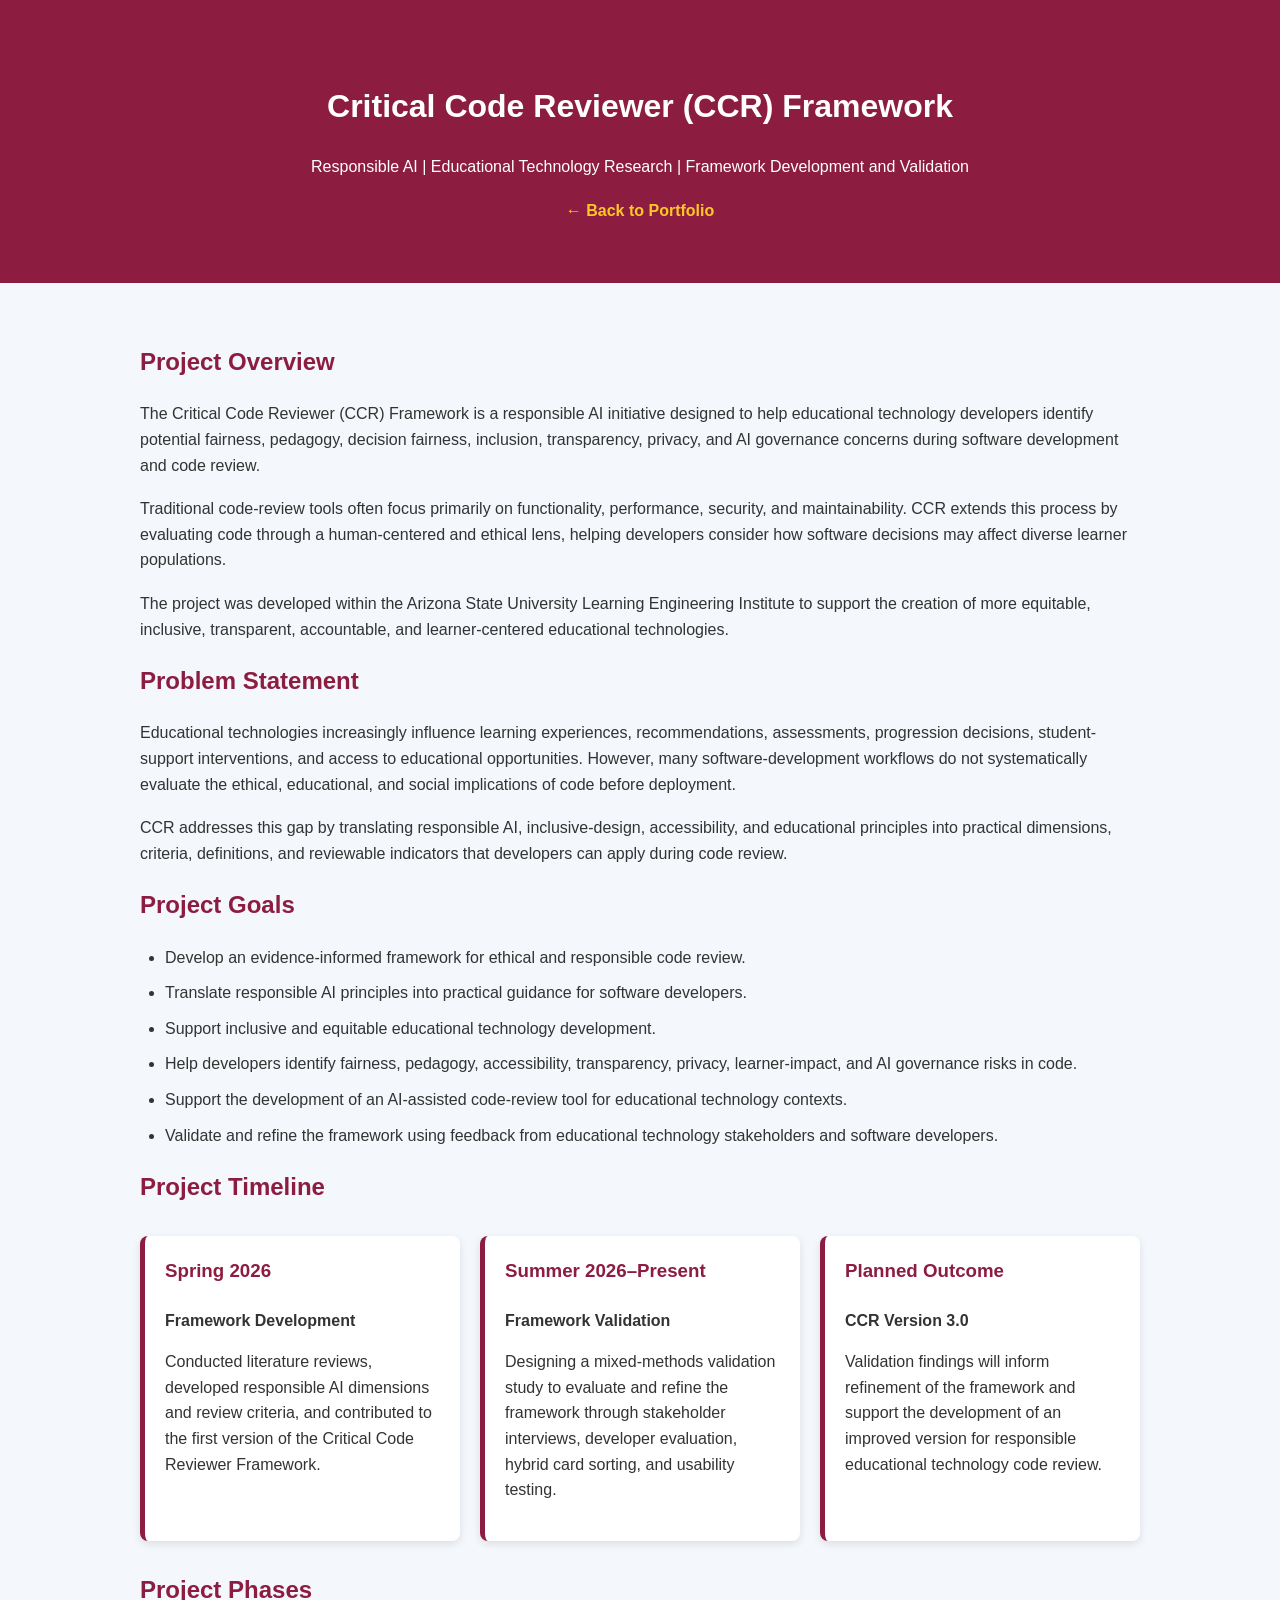
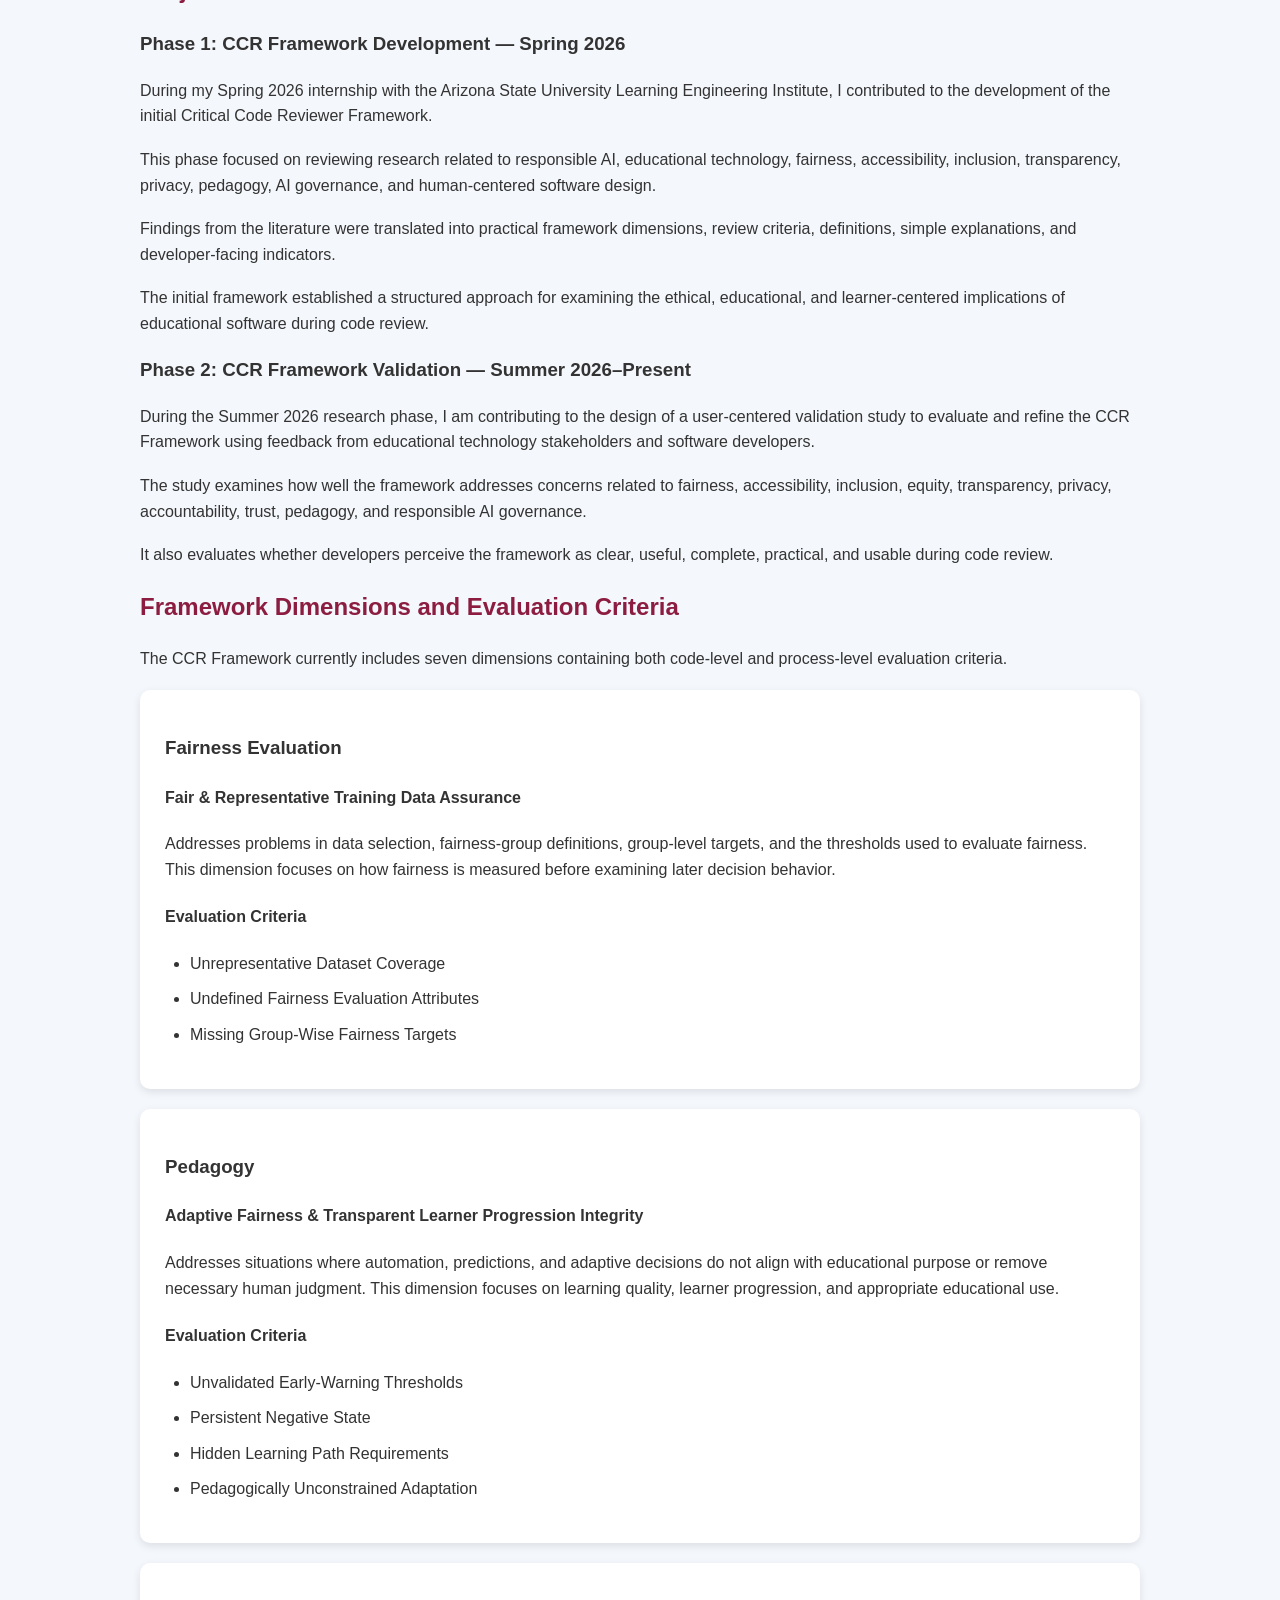
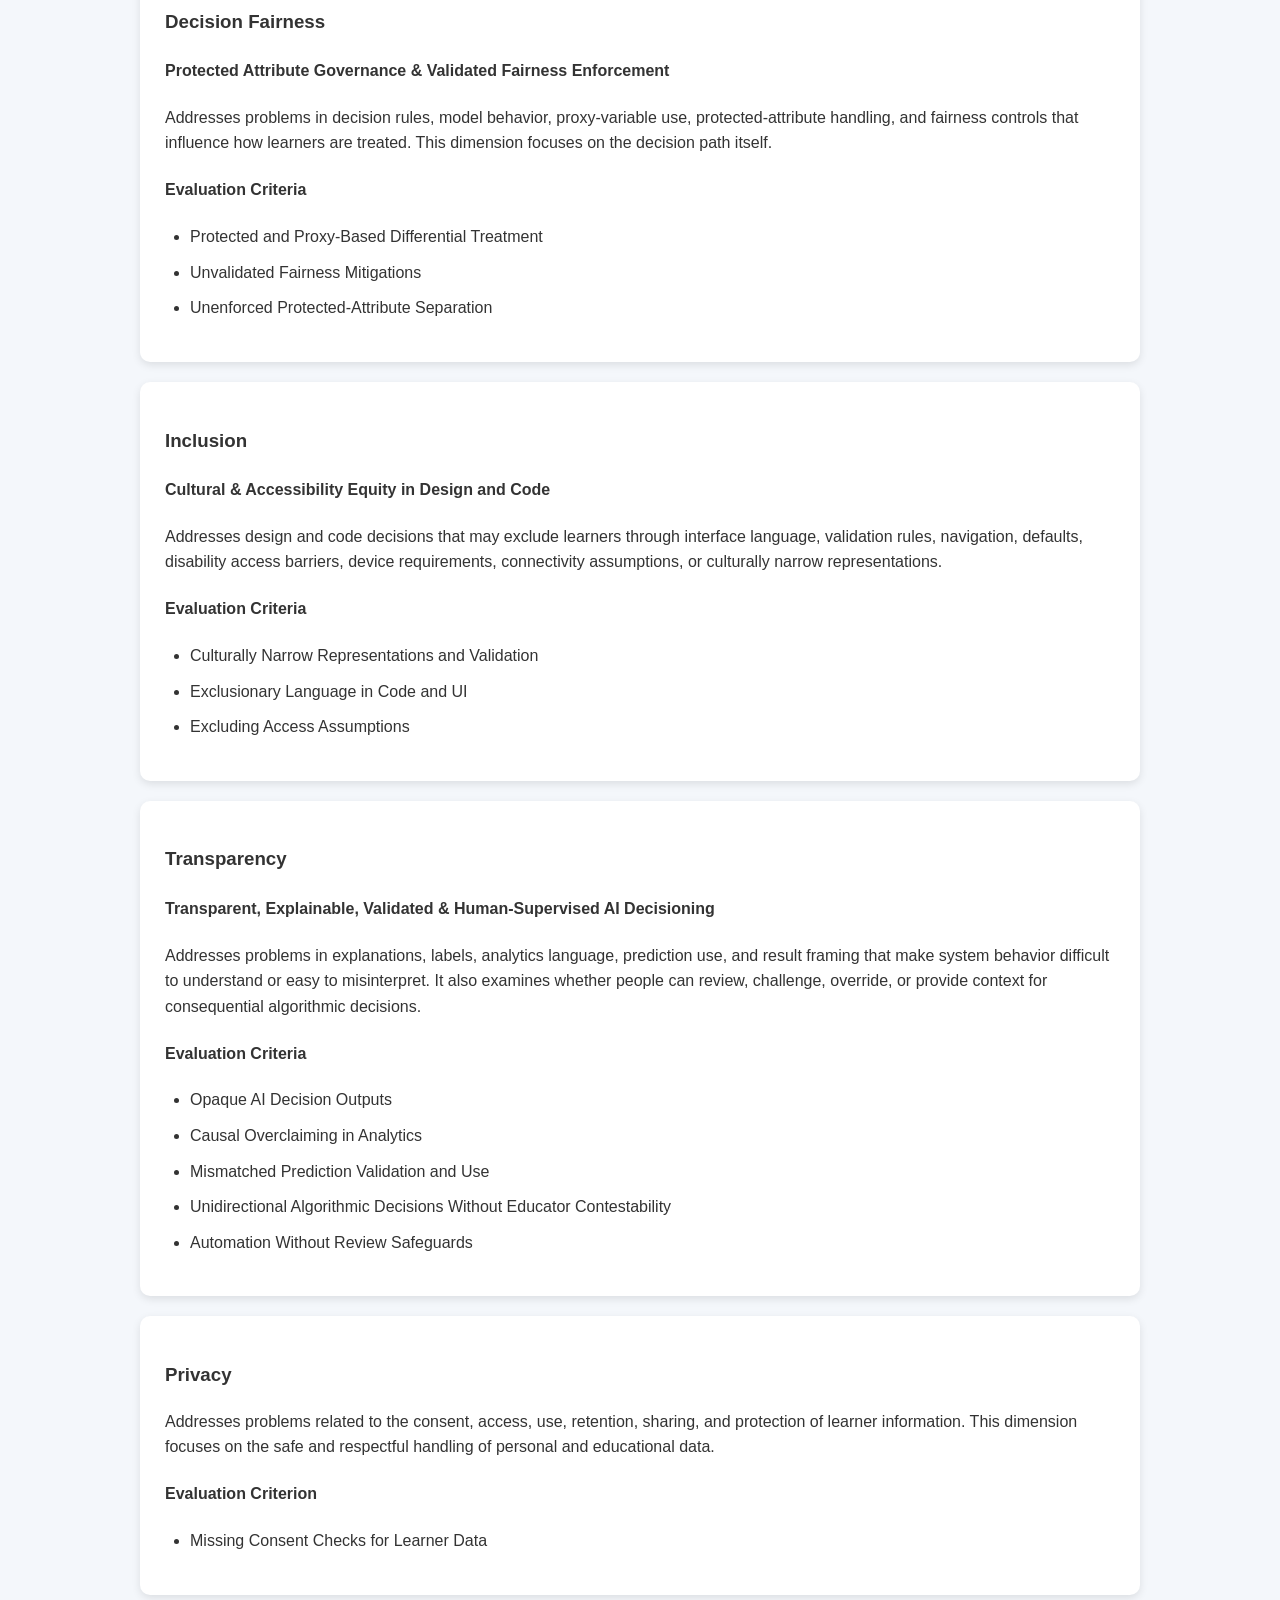
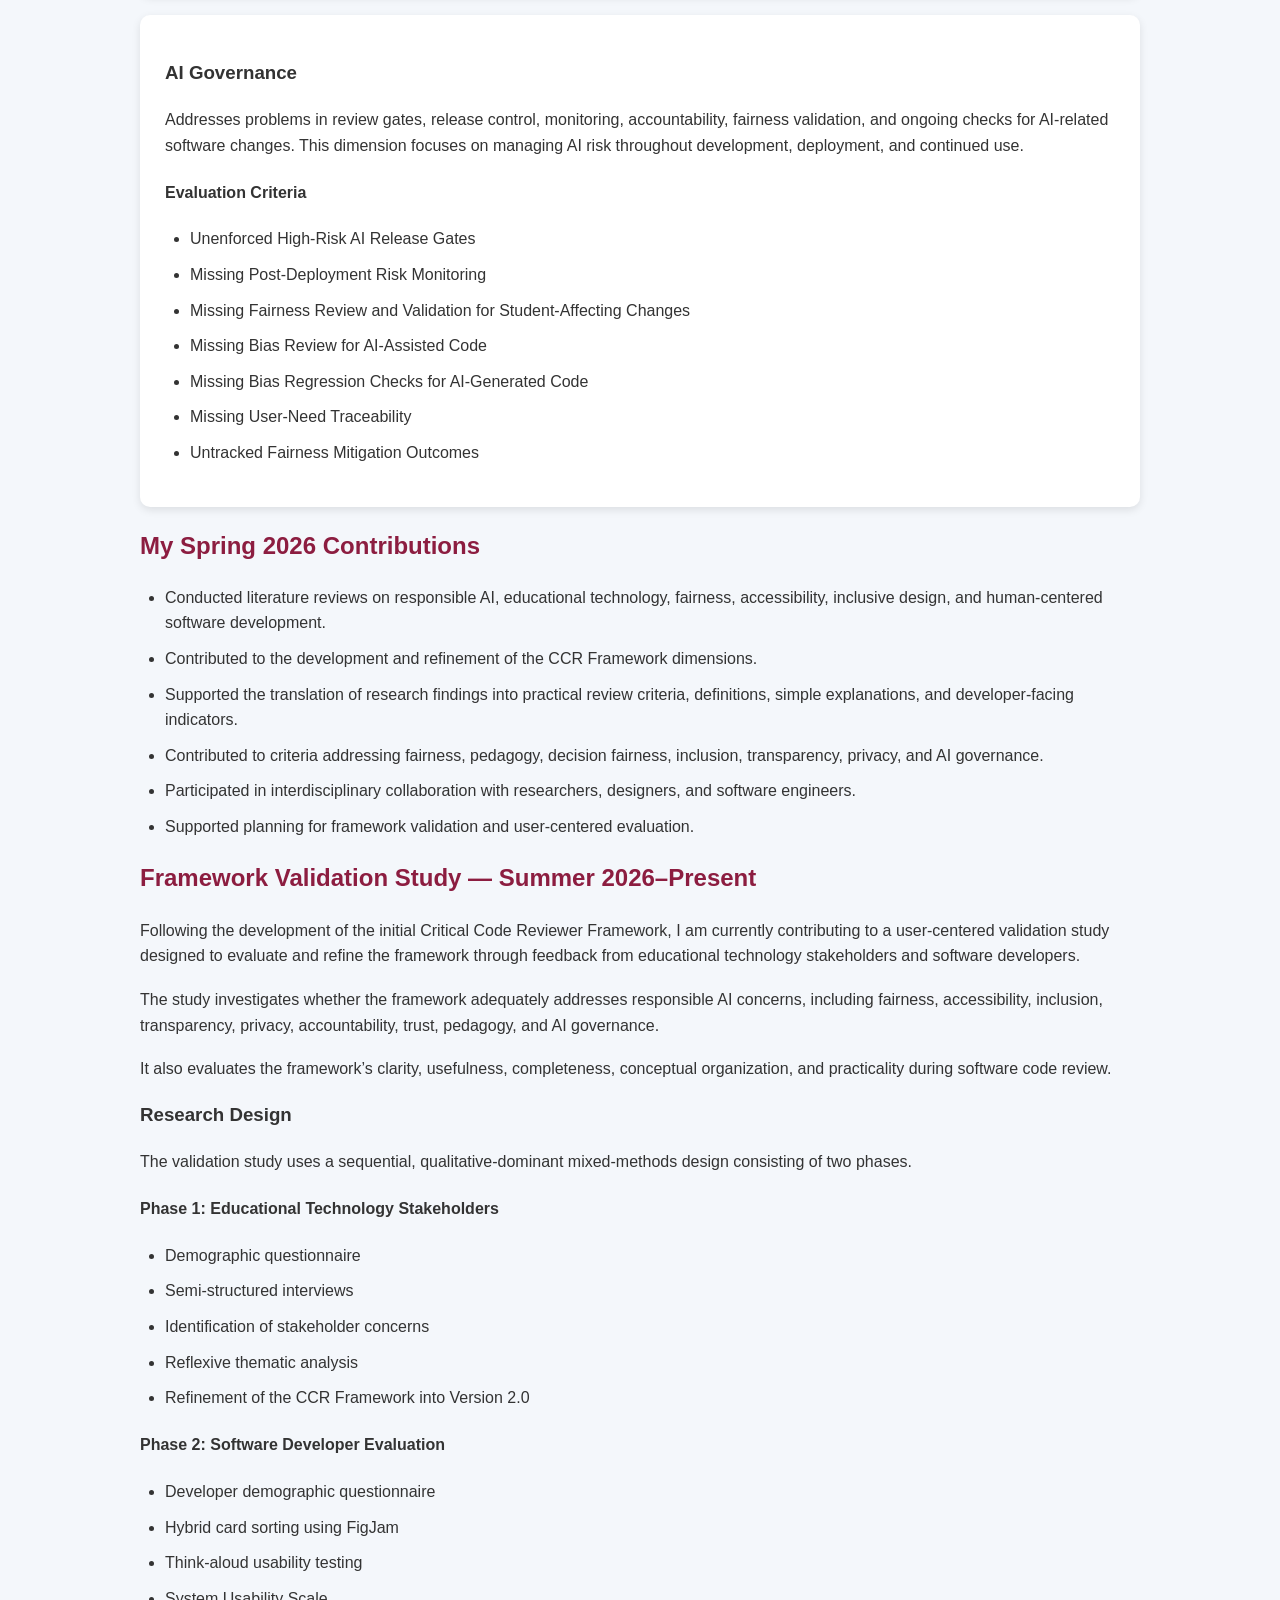
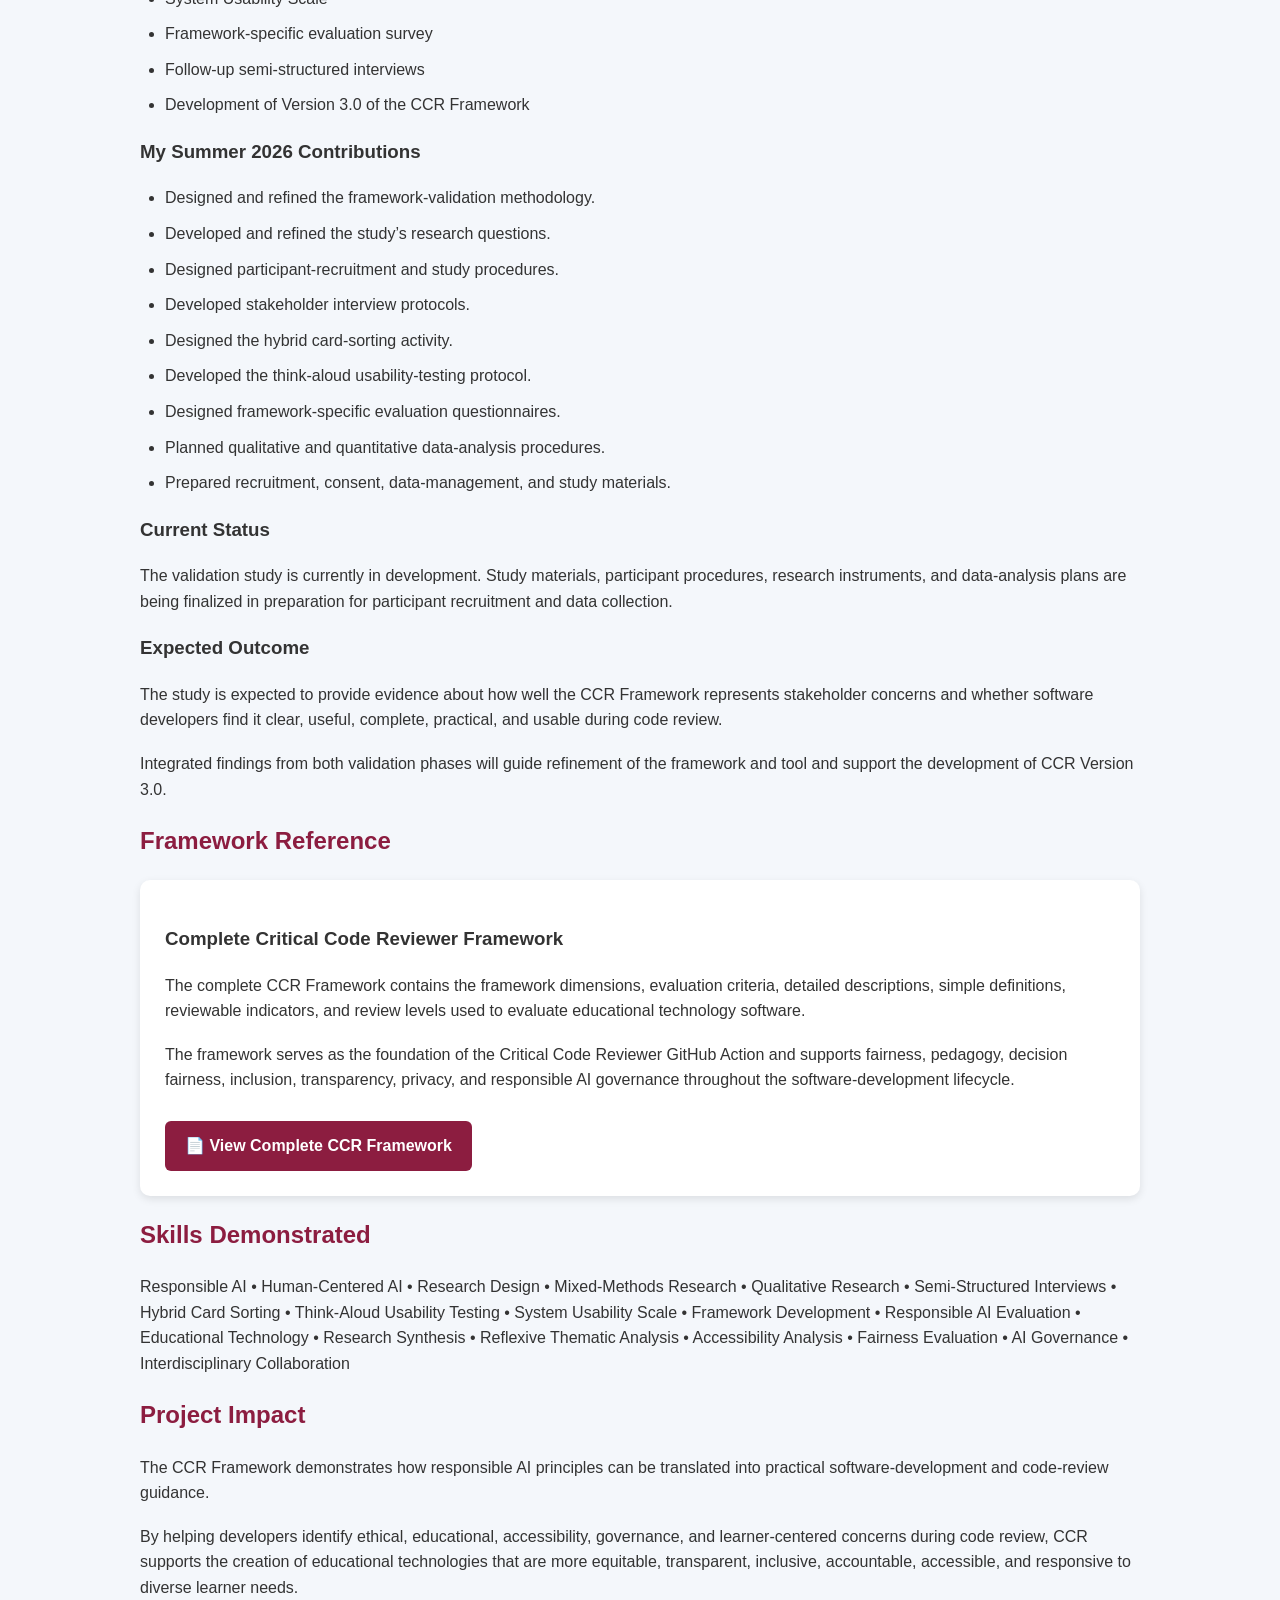
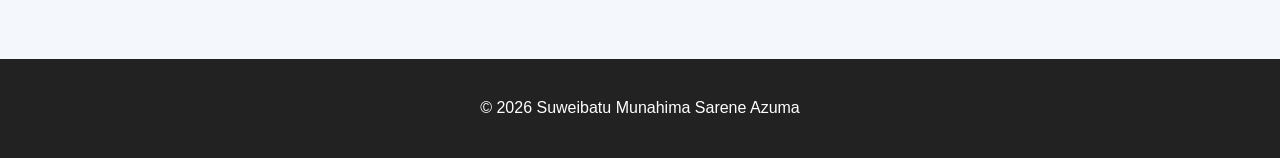
==== ccr-framework.html @ 2ffbdaa3 "Enhance CCR Framework content and clarity Updated project description and refined various sections f" ====
<!DOCTYPE html>
<html lang="en">

<head>
    <meta charset="UTF-8">
    <meta name="viewport" content="width=device-width, initial-scale=1.0">

    <meta
        name="description"
        content="Critical Code Reviewer Framework research project focused on responsible AI, educational technology, fairness, accessibility, transparency, privacy, and AI governance."
    >

    <title>Critical Code Reviewer Framework</title>

    <link rel="stylesheet" href="style.css">
</head>

<body>

<header>
    <h1>Critical Code Reviewer (CCR) Framework</h1>

    <p>
        Responsible AI | Educational Technology Research |
        Framework Development and Validation
    </p>

    <a href="index.html">← Back to Portfolio</a>
</header>

<main>

<section>

    <!-- ==========================================
         Project Overview
    =========================================== -->

    <h2>Project Overview</h2>

    <p>
        The Critical Code Reviewer (CCR) Framework is a responsible AI initiative
        designed to help educational technology developers identify potential
        fairness, pedagogy, decision fairness, inclusion, transparency, privacy,
        and AI governance concerns during software development and code review.
    </p>

    <p>
        Traditional code-review tools often focus primarily on functionality,
        performance, security, and maintainability. CCR extends this process by
        evaluating code through a human-centered and ethical lens, helping
        developers consider how software decisions may affect diverse learner
        populations.
    </p>

    <p>
        The project was developed within the Arizona State University Learning
        Engineering Institute to support the creation of more equitable,
        inclusive, transparent, accountable, and learner-centered educational
        technologies.
    </p>


    <!-- ==========================================
         Problem Statement
    =========================================== -->

    <h2>Problem Statement</h2>

    <p>
        Educational technologies increasingly influence learning experiences,
        recommendations, assessments, progression decisions, student-support
        interventions, and access to educational opportunities. However, many
        software-development workflows do not systematically evaluate the ethical,
        educational, and social implications of code before deployment.
    </p>

    <p>
        CCR addresses this gap by translating responsible AI, inclusive-design,
        accessibility, and educational principles into practical dimensions,
        criteria, definitions, and reviewable indicators that developers can apply
        during code review.
    </p>


    <!-- ==========================================
         Project Goals
    =========================================== -->

    <h2>Project Goals</h2>

    <ul>
        <li>
            Develop an evidence-informed framework for ethical and responsible
            code review.
        </li>

        <li>
            Translate responsible AI principles into practical guidance for
            software developers.
        </li>

        <li>
            Support inclusive and equitable educational technology development.
        </li>

        <li>
            Help developers identify fairness, pedagogy, accessibility,
            transparency, privacy, learner-impact, and AI governance risks in code.
        </li>

        <li>
            Support the development of an AI-assisted code-review tool for
            educational technology contexts.
        </li>

        <li>
            Validate and refine the framework using feedback from educational
            technology stakeholders and software developers.
        </li>
    </ul>


    <!-- ==========================================
         Project Timeline
    =========================================== -->

    <h2>Project Timeline</h2>

    <div class="timeline">

        <div class="timeline-item">
            <h3>Spring 2026</h3>
            <h4>Framework Development</h4>

            <p>
                Conducted literature reviews, developed responsible AI dimensions
                and review criteria, and contributed to the first version of the
                Critical Code Reviewer Framework.
            </p>
        </div>

        <div class="timeline-item">
            <h3>Summer 2026–Present</h3>
            <h4>Framework Validation</h4>

            <p>
                Designing a mixed-methods validation study to evaluate and refine
                the framework through stakeholder interviews, developer evaluation,
                hybrid card sorting, and usability testing.
            </p>
        </div>

        <div class="timeline-item">
            <h3>Planned Outcome</h3>
            <h4>CCR Version 3.0</h4>

            <p>
                Validation findings will inform refinement of the framework and
                support the development of an improved version for responsible
                educational technology code review.
            </p>
        </div>

    </div>


    <!-- ==========================================
         Project Phases
    =========================================== -->

    <h2>Project Phases</h2>

    <h3>Phase 1: CCR Framework Development — Spring 2026</h3>

    <p>
        During my Spring 2026 internship with the Arizona State University Learning
        Engineering Institute, I contributed to the development of the initial
        Critical Code Reviewer Framework.
    </p>

    <p>
        This phase focused on reviewing research related to responsible AI,
        educational technology, fairness, accessibility, inclusion, transparency,
        privacy, pedagogy, AI governance, and human-centered software design.
    </p>

    <p>
        Findings from the literature were translated into practical framework
        dimensions, review criteria, definitions, simple explanations, and
        developer-facing indicators.
    </p>

    <p>
        The initial framework established a structured approach for examining the
        ethical, educational, and learner-centered implications of educational
        software during code review.
    </p>

    <h3>Phase 2: CCR Framework Validation — Summer 2026–Present</h3>

    <p>
        During the Summer 2026 research phase, I am contributing to the design of
        a user-centered validation study to evaluate and refine the CCR Framework
        using feedback from educational technology stakeholders and software
        developers.
    </p>

    <p>
        The study examines how well the framework addresses concerns related to
        fairness, accessibility, inclusion, equity, transparency, privacy,
        accountability, trust, pedagogy, and responsible AI governance.
    </p>

    <p>
        It also evaluates whether developers perceive the framework as clear,
        useful, complete, practical, and usable during code review.
    </p>


    <!-- ==========================================
         Framework Dimensions and Criteria
    =========================================== -->

    <h2>Framework Dimensions and Evaluation Criteria</h2>

    <p>
        The CCR Framework currently includes seven dimensions containing both
        code-level and process-level evaluation criteria.
    </p>


    <!-- Fairness Evaluation -->

    <div class="card">

        <h3>Fairness Evaluation</h3>

        <h4>Fair &amp; Representative Training Data Assurance</h4>

        <p>
            Addresses problems in data selection, fairness-group definitions,
            group-level targets, and the thresholds used to evaluate fairness.
            This dimension focuses on how fairness is measured before examining
            later decision behavior.
        </p>

        <h4>Evaluation Criteria</h4>

        <ul>
            <li>Unrepresentative Dataset Coverage</li>
            <li>Undefined Fairness Evaluation Attributes</li>
            <li>Missing Group-Wise Fairness Targets</li>
        </ul>

    </div>


    <!-- Pedagogy -->

    <div class="card">

        <h3>Pedagogy</h3>

        <h4>Adaptive Fairness &amp; Transparent Learner Progression Integrity</h4>

        <p>
            Addresses situations where automation, predictions, and adaptive
            decisions do not align with educational purpose or remove necessary
            human judgment. This dimension focuses on learning quality, learner
            progression, and appropriate educational use.
        </p>

        <h4>Evaluation Criteria</h4>

        <ul>
            <li>Unvalidated Early-Warning Thresholds</li>
            <li>Persistent Negative State</li>
            <li>Hidden Learning Path Requirements</li>
            <li>Pedagogically Unconstrained Adaptation</li>
        </ul>

    </div>


    <!-- Decision Fairness -->

    <div class="card">

        <h3>Decision Fairness</h3>

        <h4>
            Protected Attribute Governance &amp; Validated Fairness Enforcement
        </h4>

        <p>
            Addresses problems in decision rules, model behavior, proxy-variable
            use, protected-attribute handling, and fairness controls that influence
            how learners are treated. This dimension focuses on the decision path
            itself.
        </p>

        <h4>Evaluation Criteria</h4>

        <ul>
            <li>Protected and Proxy-Based Differential Treatment</li>
            <li>Unvalidated Fairness Mitigations</li>
            <li>Unenforced Protected-Attribute Separation</li>
        </ul>

    </div>


    <!-- Inclusion -->

    <div class="card">

        <h3>Inclusion</h3>

        <h4>Cultural &amp; Accessibility Equity in Design and Code</h4>

        <p>
            Addresses design and code decisions that may exclude learners through
            interface language, validation rules, navigation, defaults, disability
            access barriers, device requirements, connectivity assumptions, or
            culturally narrow representations.
        </p>

        <h4>Evaluation Criteria</h4>

        <ul>
            <li>Culturally Narrow Representations and Validation</li>
            <li>Exclusionary Language in Code and UI</li>
            <li>Excluding Access Assumptions</li>
        </ul>

    </div>


    <!-- Transparency -->

    <div class="card">

        <h3>Transparency</h3>

        <h4>
            Transparent, Explainable, Validated &amp; Human-Supervised AI
            Decisioning
        </h4>

        <p>
            Addresses problems in explanations, labels, analytics language,
            prediction use, and result framing that make system behavior difficult
            to understand or easy to misinterpret. It also examines whether people
            can review, challenge, override, or provide context for consequential
            algorithmic decisions.
        </p>

        <h4>Evaluation Criteria</h4>

        <ul>
            <li>Opaque AI Decision Outputs</li>
            <li>Causal Overclaiming in Analytics</li>
            <li>Mismatched Prediction Validation and Use</li>
            <li>
                Unidirectional Algorithmic Decisions Without Educator
                Contestability
            </li>
            <li>Automation Without Review Safeguards</li>
        </ul>

    </div>


    <!-- Privacy -->

    <div class="card">

        <h3>Privacy</h3>

        <p>
            Addresses problems related to the consent, access, use, retention,
            sharing, and protection of learner information. This dimension focuses
            on the safe and respectful handling of personal and educational data.
        </p>

        <h4>Evaluation Criterion</h4>

        <ul>
            <li>Missing Consent Checks for Learner Data</li>
        </ul>

    </div>


    <!-- AI Governance -->

    <div class="card">

        <h3>AI Governance</h3>

        <p>
            Addresses problems in review gates, release control, monitoring,
            accountability, fairness validation, and ongoing checks for AI-related
            software changes. This dimension focuses on managing AI risk throughout
            development, deployment, and continued use.
        </p>

        <h4>Evaluation Criteria</h4>

        <ul>
            <li>Unenforced High-Risk AI Release Gates</li>
            <li>Missing Post-Deployment Risk Monitoring</li>

            <li>
                Missing Fairness Review and Validation for Student-Affecting
                Changes
            </li>

            <li>Missing Bias Review for AI-Assisted Code</li>

            <li>
                Missing Bias Regression Checks for AI-Generated Code
            </li>

            <li>Missing User-Need Traceability</li>
            <li>Untracked Fairness Mitigation Outcomes</li>
        </ul>

    </div>


    <!-- ==========================================
         Contributions
    =========================================== -->

    <h2>My Spring 2026 Contributions</h2>

    <ul>
        <li>
            Conducted literature reviews on responsible AI, educational technology,
            fairness, accessibility, inclusive design, and human-centered software
            development.
        </li>

        <li>
            Contributed to the development and refinement of the CCR Framework
            dimensions.
        </li>

        <li>
            Supported the translation of research findings into practical review
            criteria, definitions, simple explanations, and developer-facing
            indicators.
        </li>

        <li>
            Contributed to criteria addressing fairness, pedagogy, decision
            fairness, inclusion, transparency, privacy, and AI governance.
        </li>

        <li>
            Participated in interdisciplinary collaboration with researchers,
            designers, and software engineers.
        </li>

        <li>
            Supported planning for framework validation and user-centered
            evaluation.
        </li>
    </ul>


    <!-- ==========================================
         Validation Study
    =========================================== -->

    <h2>Framework Validation Study — Summer 2026–Present</h2>

    <p>
        Following the development of the initial Critical Code Reviewer Framework,
        I am currently contributing to a user-centered validation study designed to
        evaluate and refine the framework through feedback from educational
        technology stakeholders and software developers.
    </p>

    <p>
        The study investigates whether the framework adequately addresses
        responsible AI concerns, including fairness, accessibility, inclusion,
        transparency, privacy, accountability, trust, pedagogy, and AI governance.
    </p>

    <p>
        It also evaluates the framework’s clarity, usefulness, completeness,
        conceptual organization, and practicality during software code review.
    </p>

    <h3>Research Design</h3>

    <p>
        The validation study uses a sequential, qualitative-dominant mixed-methods
        design consisting of two phases.
    </p>

    <h4>Phase 1: Educational Technology Stakeholders</h4>

    <ul>
        <li>Demographic questionnaire</li>
        <li>Semi-structured interviews</li>
        <li>Identification of stakeholder concerns</li>
        <li>Reflexive thematic analysis</li>
        <li>Refinement of the CCR Framework into Version 2.0</li>
    </ul>

    <h4>Phase 2: Software Developer Evaluation</h4>

    <ul>
        <li>Developer demographic questionnaire</li>
        <li>Hybrid card sorting using FigJam</li>
        <li>Think-aloud usability testing</li>
        <li>System Usability Scale</li>
        <li>Framework-specific evaluation survey</li>
        <li>Follow-up semi-structured interviews</li>
        <li>Development of Version 3.0 of the CCR Framework</li>
    </ul>

    <h3>My Summer 2026 Contributions</h3>

    <ul>
        <li>
            Designed and refined the framework-validation methodology.
        </li>

        <li>
            Developed and refined the study’s research questions.
        </li>

        <li>
            Designed participant-recruitment and study procedures.
        </li>

        <li>
            Developed stakeholder interview protocols.
        </li>

        <li>
            Designed the hybrid card-sorting activity.
        </li>

        <li>
            Developed the think-aloud usability-testing protocol.
        </li>

        <li>
            Designed framework-specific evaluation questionnaires.
        </li>

        <li>
            Planned qualitative and quantitative data-analysis procedures.
        </li>

        <li>
            Prepared recruitment, consent, data-management, and study materials.
        </li>
    </ul>

    <h3>Current Status</h3>

    <p>
        The validation study is currently in development. Study materials,
        participant procedures, research instruments, and data-analysis plans are
        being finalized in preparation for participant recruitment and data
        collection.
    </p>

    <h3>Expected Outcome</h3>

    <p>
        The study is expected to provide evidence about how well the CCR Framework
        represents stakeholder concerns and whether software developers find it
        clear, useful, complete, practical, and usable during code review.
    </p>

    <p>
        Integrated findings from both validation phases will guide refinement of
        the framework and tool and support the development of CCR Version 3.0.
    </p>


    <!-- ==========================================
         Framework Reference
    =========================================== -->

    <h2>Framework Reference</h2>

    <div class="card">

        <h3>Complete Critical Code Reviewer Framework</h3>

        <p>
            The complete CCR Framework contains the framework dimensions,
            evaluation criteria, detailed descriptions, simple definitions,
            reviewable indicators, and review levels used to evaluate educational
            technology software.
        </p>

        <p>
            The framework serves as the foundation of the Critical Code Reviewer
            GitHub Action and supports fairness, pedagogy, decision fairness,
            inclusion, transparency, privacy, and responsible AI governance
            throughout the software-development lifecycle.
        </p>

        <a
            class="document-button"
            href="documents/CCR_Framework.pdf"
            target="_blank"
            rel="noopener noreferrer"
        >
            📄 View Complete CCR Framework
        </a>

    </div>


    <!-- ==========================================
         Skills
    =========================================== -->

    <h2>Skills Demonstrated</h2>

    <p>
        Responsible AI • Human-Centered AI • Research Design •
        Mixed-Methods Research • Qualitative Research •
        Semi-Structured Interviews • Hybrid Card Sorting •
        Think-Aloud Usability Testing • System Usability Scale •
        Framework Development • Responsible AI Evaluation •
        Educational Technology • Research Synthesis •
        Reflexive Thematic Analysis • Accessibility Analysis •
        Fairness Evaluation • AI Governance •
        Interdisciplinary Collaboration
    </p>


    <!-- ==========================================
         Project Impact
    =========================================== -->

    <h2>Project Impact</h2>

    <p>
        The CCR Framework demonstrates how responsible AI principles can be
        translated into practical software-development and code-review guidance.
    </p>

    <p>
        By helping developers identify ethical, educational, accessibility,
        governance, and learner-centered concerns during code review, CCR supports
        the creation of educational technologies that are more equitable,
        transparent, inclusive, accountable, accessible, and responsive to diverse
        learner needs.
    </p>

</section>

</main>

<footer>
    <p>
        © 2026 Suweibatu Munahima Sarene Azuma
    </p>
</footer>

</body>

</html>
---- style.css ----
/* ==========================================
   Global Styles
========================================== */

body {
    font-family: Arial, sans-serif;
    margin: 0;
    padding: 0;
    background: #f4f7fb;
    color: #333;
    line-height: 1.6;
}

/* ==========================================
   Header
========================================== */

header {
    background: #8C1D40;
    color: white;
    padding: 60px 20px;
    text-align: center;
}

header a {
    color: #FFC627;
    text-decoration: none;
    font-weight: bold;
}

header a:hover {
    text-decoration: underline;
}

/* ==========================================
   Navigation
========================================== */

nav {
    background: #FFC627;
    padding: 15px;
    text-align: center;
}

nav a {
    color: #000;
    text-decoration: none;
    margin: 0 15px;
    font-weight: bold;
}

nav a:hover {
    text-decoration: underline;
}

/* ==========================================
   Main Content
========================================== */

section {
    max-width: 1000px;
    margin: auto;
    padding: 40px 20px;
}

/* ==========================================
   Cards
========================================== */

.card {
    background: white;
    padding: 25px;
    margin-bottom: 20px;
    border-radius: 10px;
    box-shadow: 0 3px 8px rgba(0,0,0,.1);
}

/* ==========================================
   Typography
========================================== */

h2 {
    color: #8C1D40;
}

p {
    margin-bottom: 18px;
}

ul {
    padding-left: 25px;
}

li {
    margin-bottom: 10px;
}

/* ==========================================
   Images
========================================== */

img {
    max-width: 100%;
    height: auto;
    border-radius: 8px;
}

/* ==========================================
   Footer
========================================== */

footer {
    background: #222;
    color: white;
    text-align: center;
    padding: 20px;
}

/* ==========================================
   Project Timeline
========================================== */

.timeline {
    display: flex;
    gap: 20px;
    flex-wrap: wrap;
    margin: 30px 0;
}

.timeline-item {
    flex: 1;
    min-width: 260px;
    background: white;
    border-left: 5px solid #8C1D40;
    border-radius: 8px;
    padding: 20px;
    box-shadow: 0 3px 8px rgba(0,0,0,.1);
}

.timeline-item h3 {
    color: #8C1D40;
    margin-top: 0;
}

.timeline-item h4 {
    margin-bottom: 10px;
    color: #333;
}

/* ==========================================
   Document Button
========================================== */

.document-button {
    display: inline-block;
    background: #8C1D40;
    color: white;
    padding: 12px 20px;
    border-radius: 6px;
    text-decoration: none;
    font-weight: bold;
    margin-top: 10px;
    transition: background 0.2s ease;
}

.document-button:hover {
    background: #6F1733;
    text-decoration: none;
}
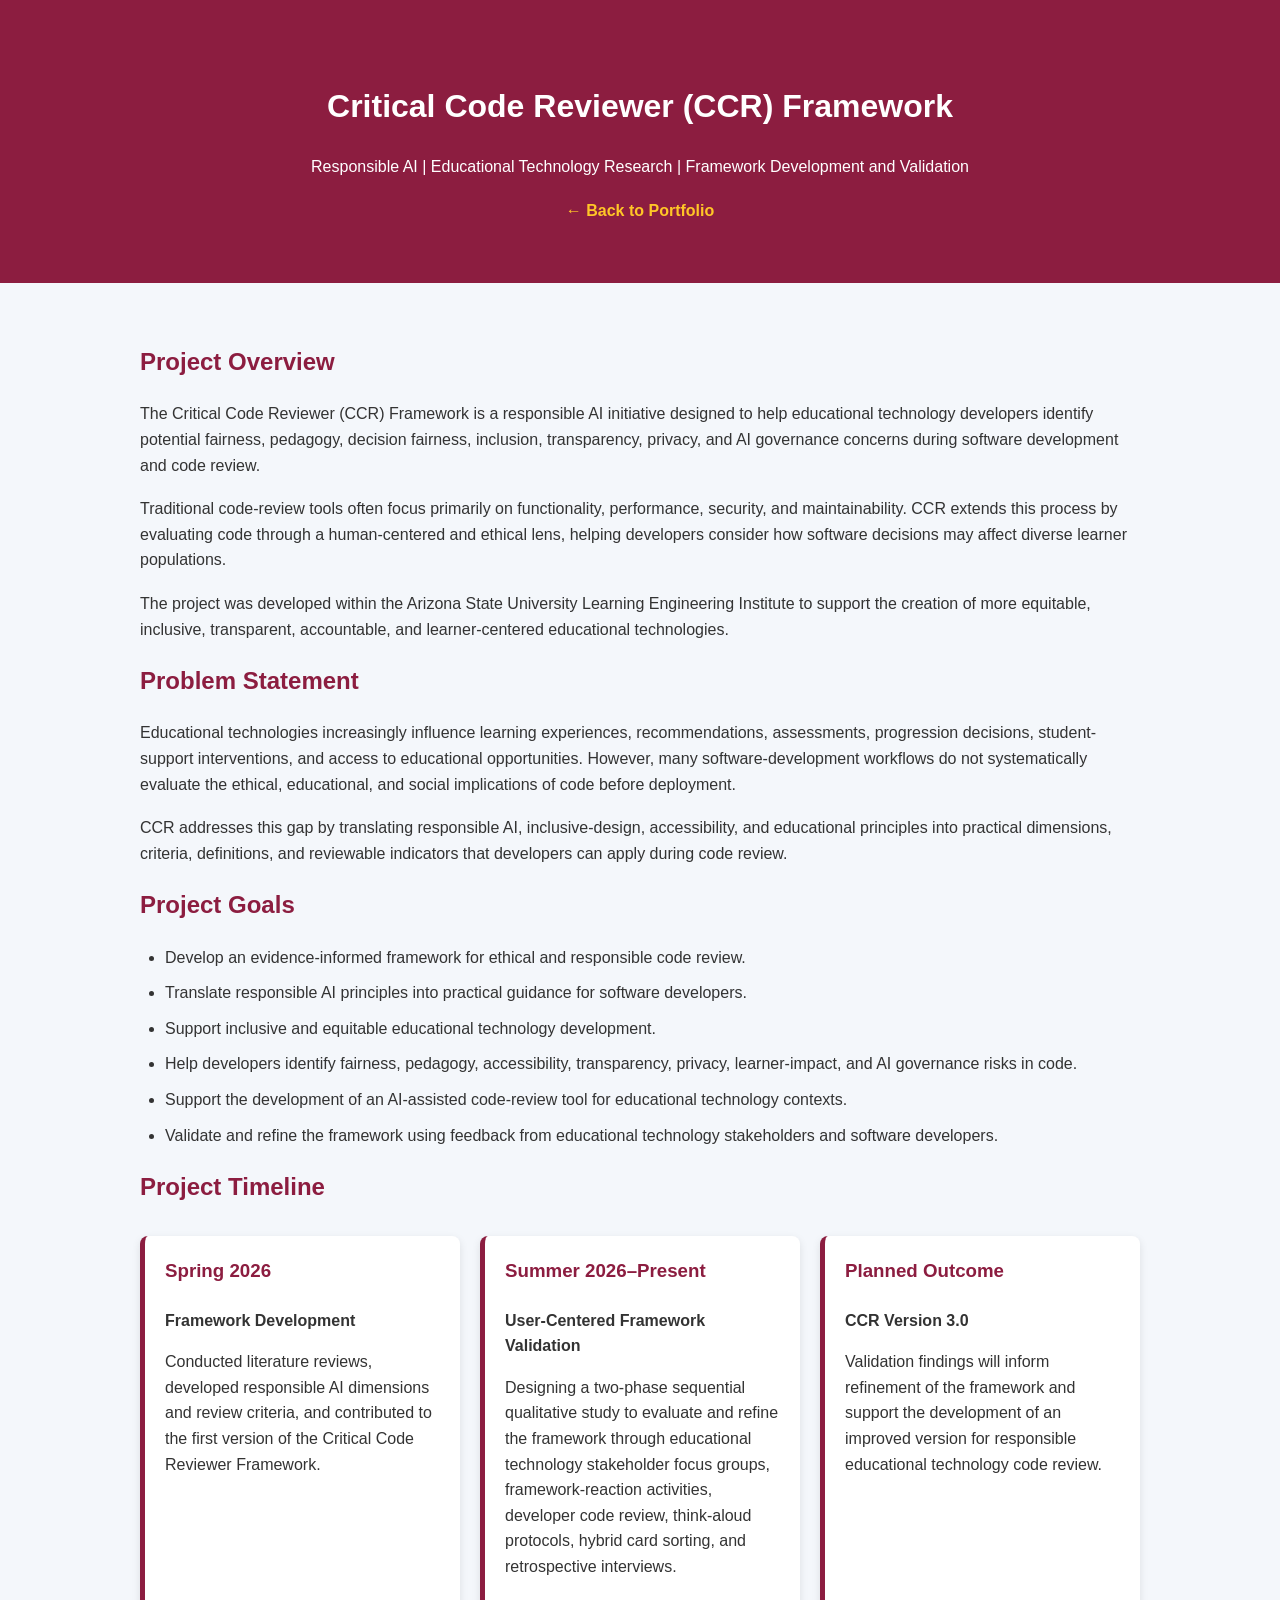
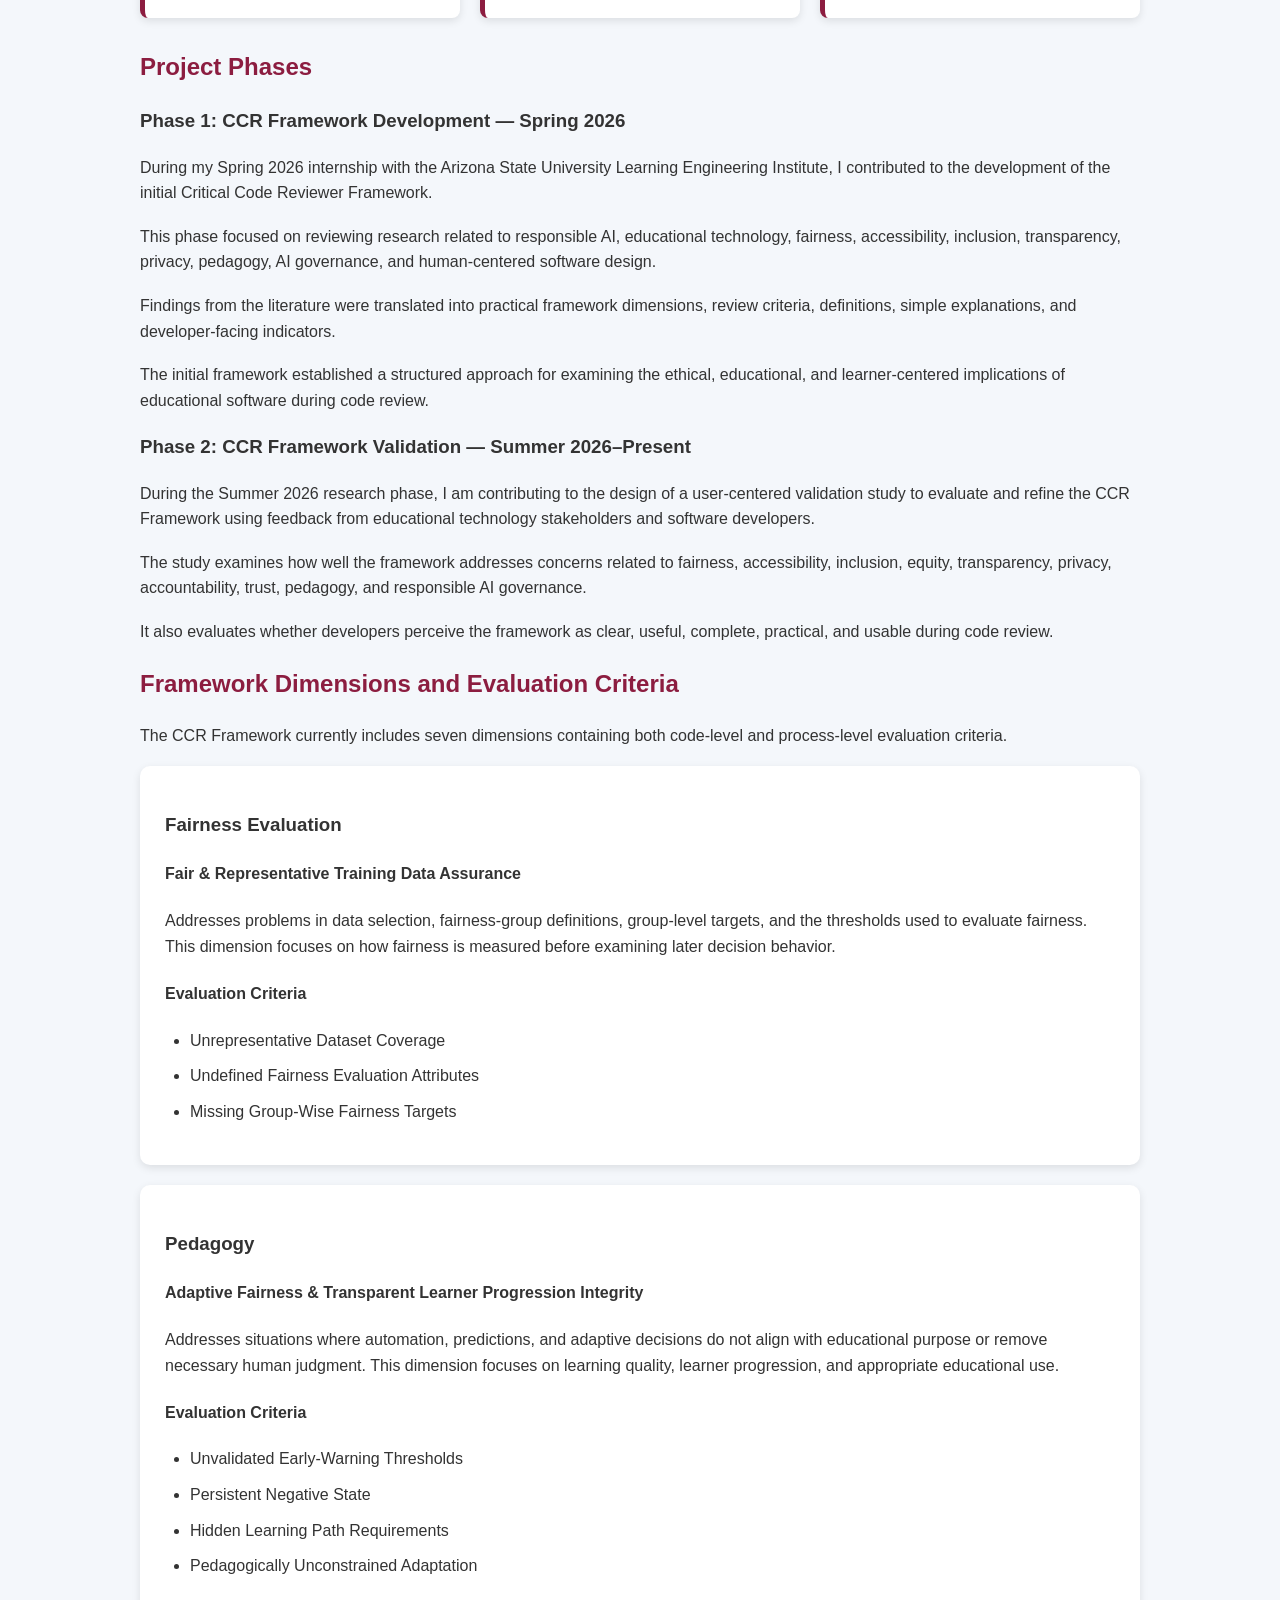
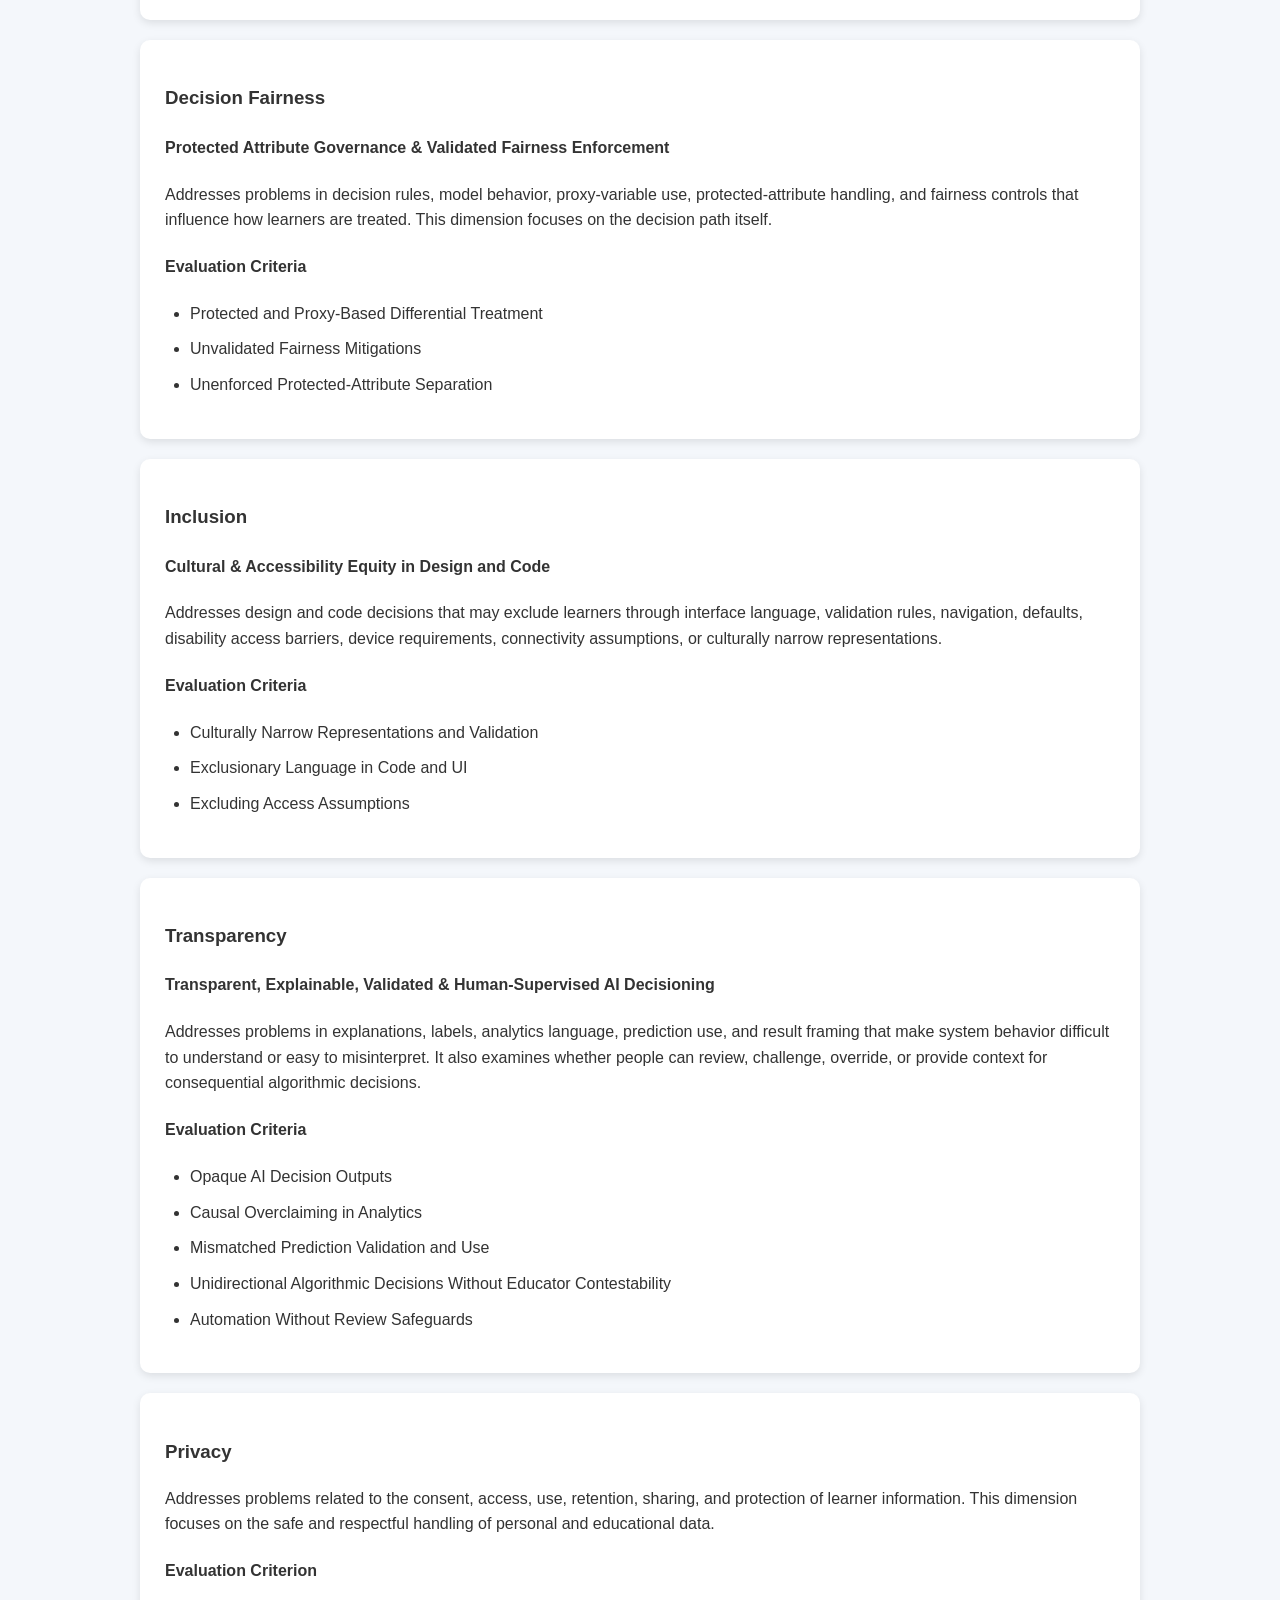
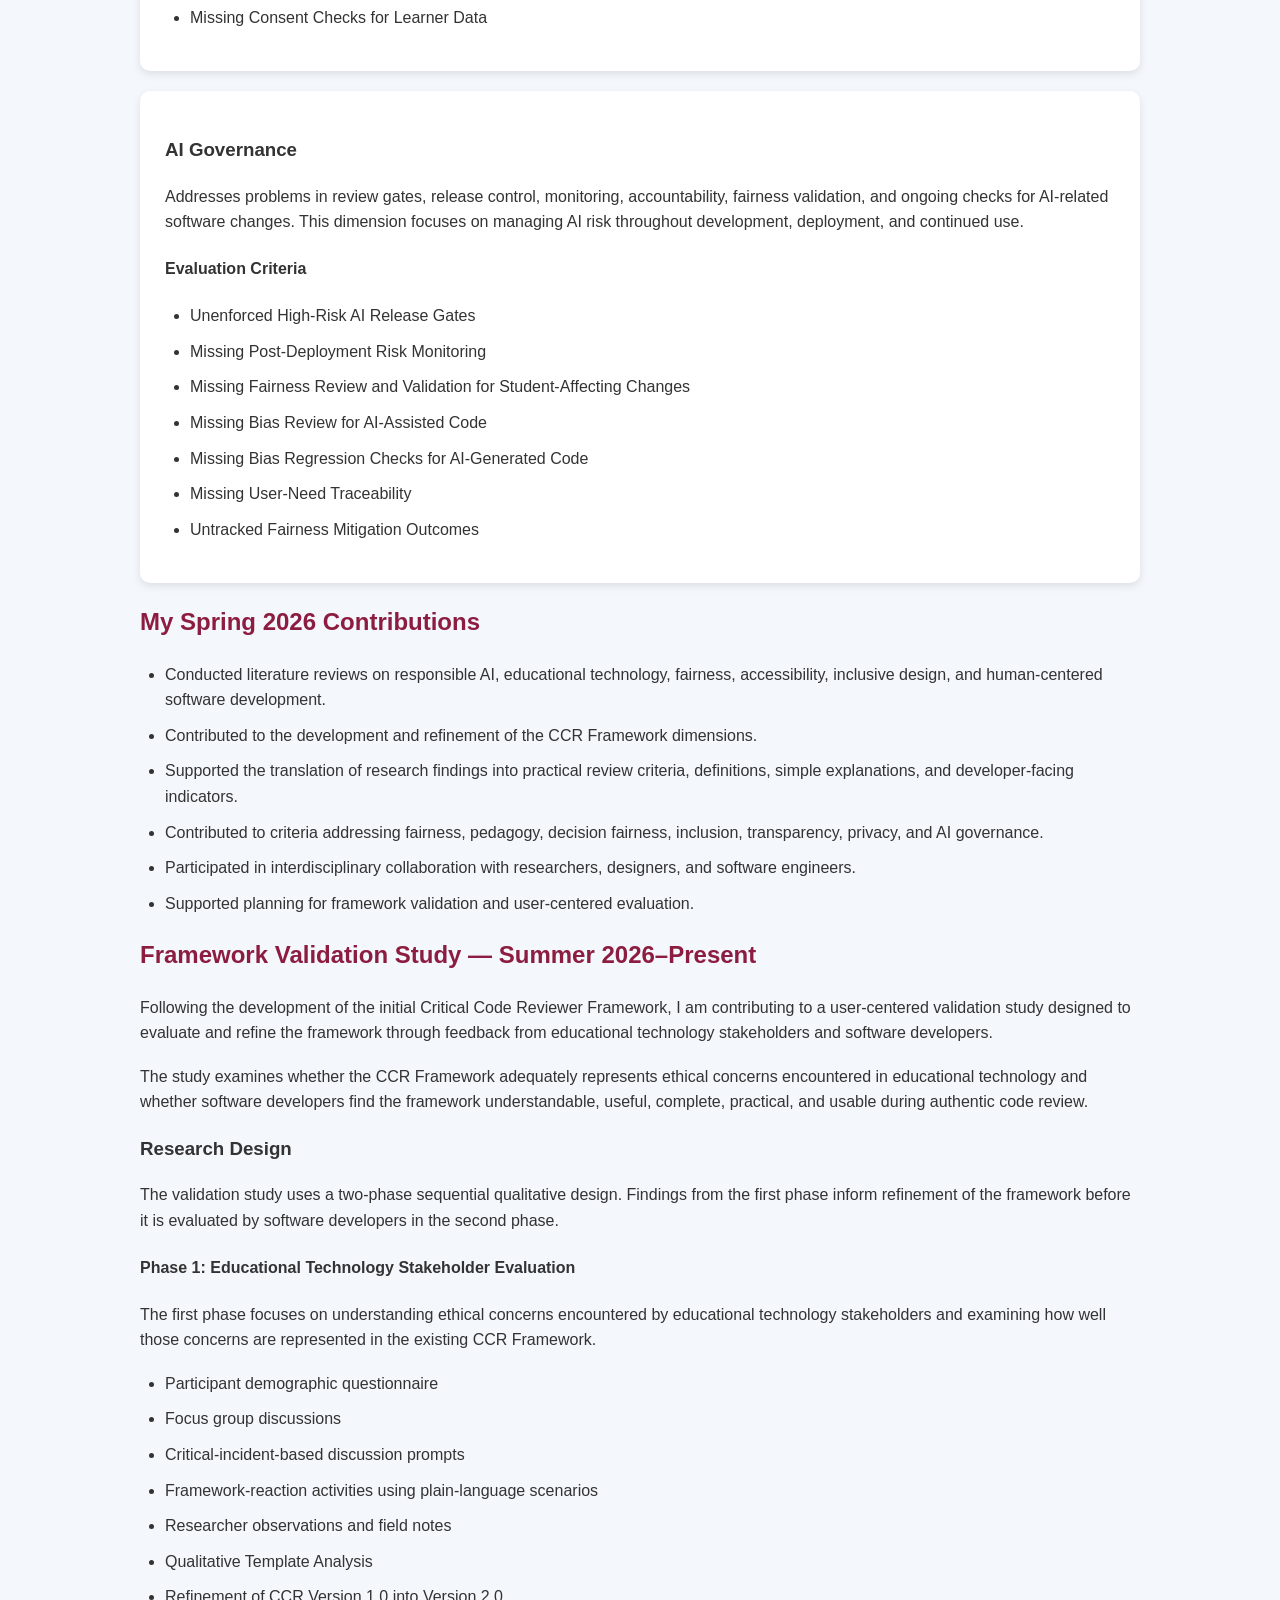
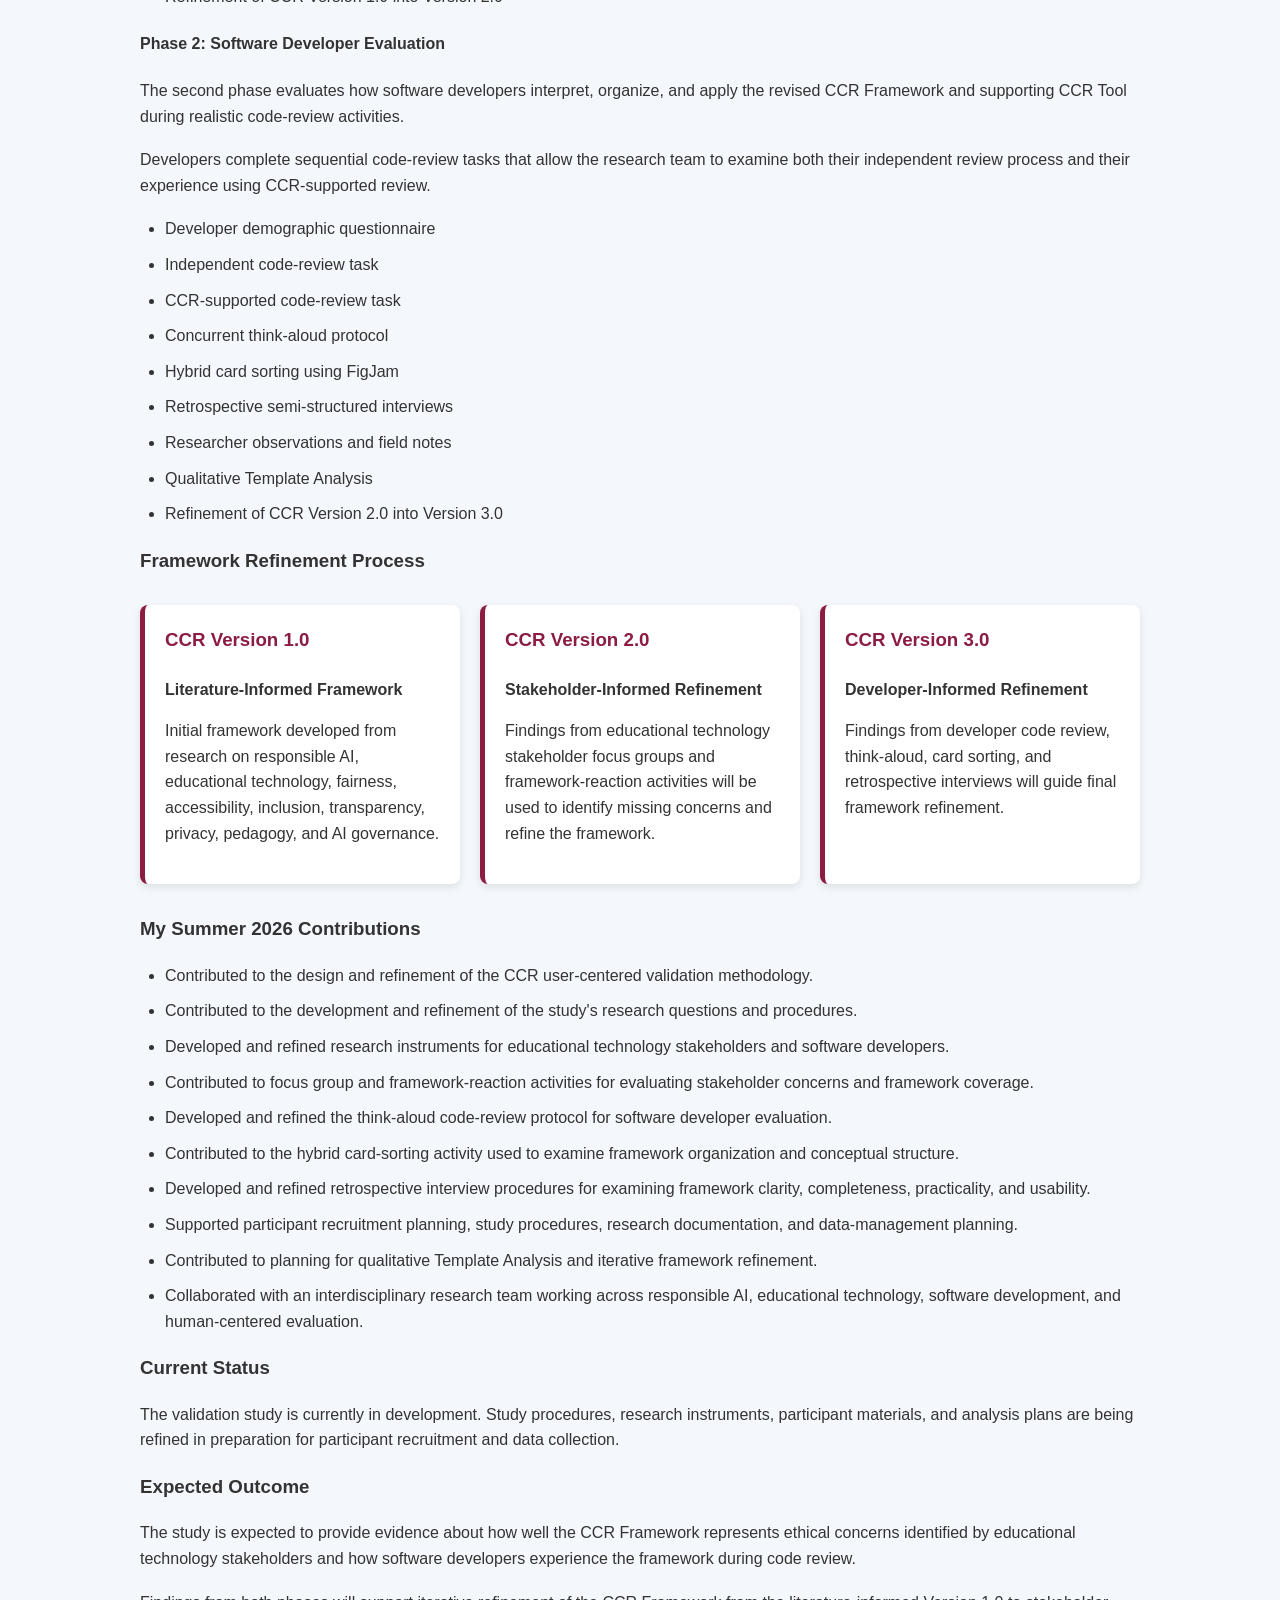
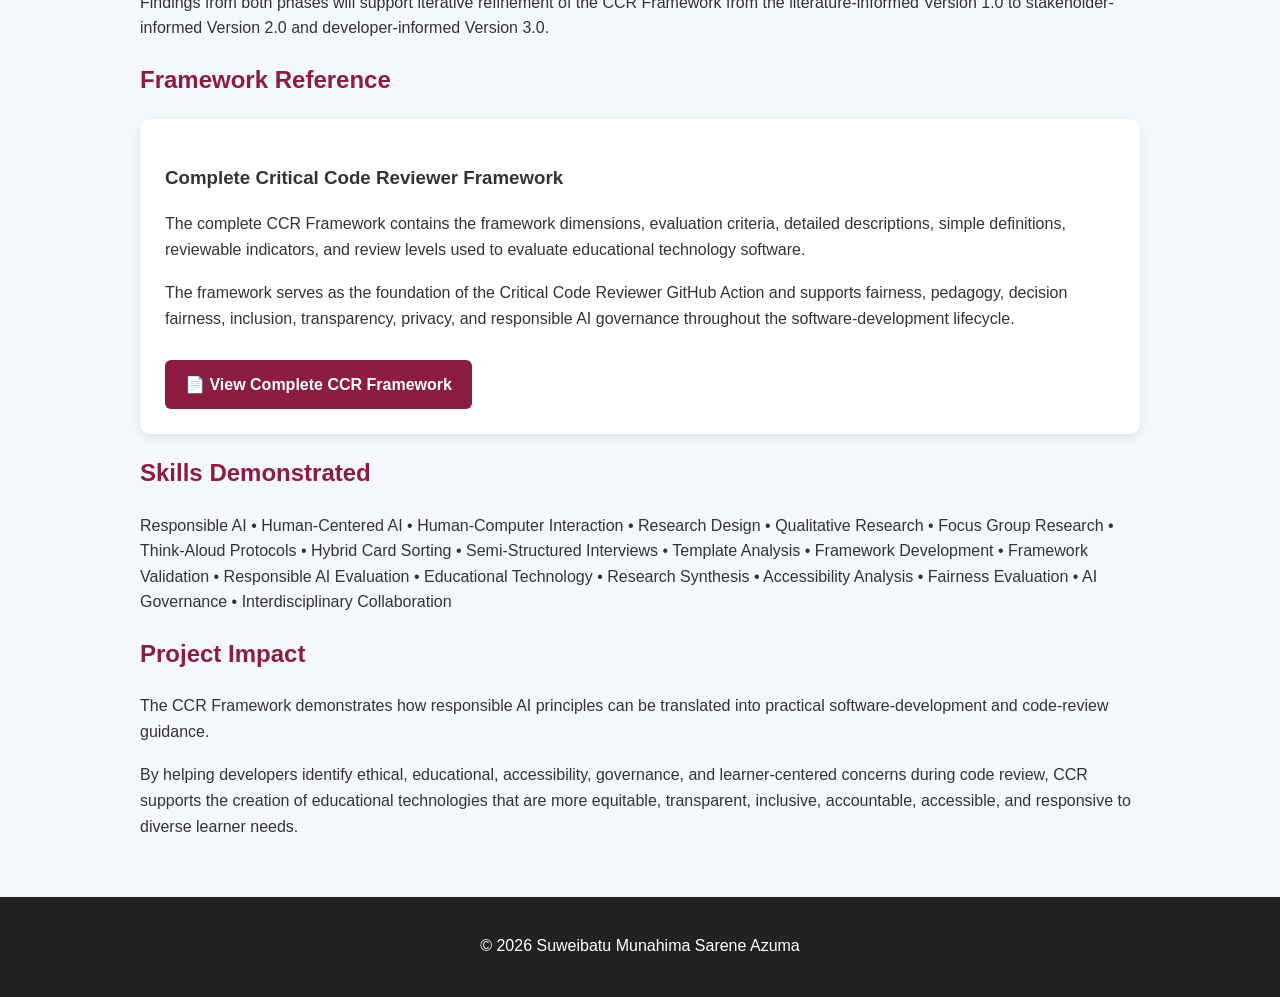
==== commit a63fe301: "Refine framework validation and research design details Updated the framework validation section to " ====
--- a/ccr-framework.html
+++ b/ccr-framework.html
@@ -27,7 +27,6 @@
 
     <a href="index.html">← Back to Portfolio</a>
 </header>
-
 <main>
 
 <section>
@@ -141,16 +140,16 @@
         </div>
 
         <div class="timeline-item">
-            <h3>Summer 2026–Present</h3>
-            <h4>Framework Validation</h4>
-
-            <p>
-                Designing a mixed-methods validation study to evaluate and refine
-                the framework through stakeholder interviews, developer evaluation,
-                hybrid card sorting, and usability testing.
-            </p>
-        </div>
-
+    <h3>Summer 2026–Present</h3>
+    <h4>User-Centered Framework Validation</h4>
+
+    <p>
+        Designing a two-phase sequential qualitative study to evaluate
+        and refine the framework through educational technology stakeholder
+        focus groups, framework-reaction activities, developer code review,
+        think-aloud protocols, hybrid card sorting, and retrospective interviews.
+    </p>
+</div>
         <div class="timeline-item">
             <h3>Planned Outcome</h3>
             <h4>CCR Version 3.0</h4>
@@ -477,120 +476,206 @@
 
     <h2>Framework Validation Study — Summer 2026–Present</h2>
 
-    <p>
-        Following the development of the initial Critical Code Reviewer Framework,
-        I am currently contributing to a user-centered validation study designed to
-        evaluate and refine the framework through feedback from educational
+<p>
+Following the development of the initial Critical Code Reviewer Framework,
+I am contributing to a user-centered validation study designed to evaluate
+and refine the framework through feedback from educational technology
+stakeholders and software developers.
+</p>
+
+<p>
+The study examines whether the CCR Framework adequately represents ethical
+concerns encountered in educational technology and whether software developers
+find the framework understandable, useful, complete, practical, and usable
+during authentic code review.
+</p>
+
+
+<h3>Research Design</h3>
+
+<p>
+The validation study uses a two-phase sequential qualitative design.
+Findings from the first phase inform refinement of the framework before
+it is evaluated by software developers in the second phase.
+</p>
+
+
+<h4>Phase 1: Educational Technology Stakeholder Evaluation</h4>
+
+<p>
+The first phase focuses on understanding ethical concerns encountered by
+educational technology stakeholders and examining how well those concerns
+are represented in the existing CCR Framework.
+</p>
+
+<ul>
+    <li>Participant demographic questionnaire</li>
+    <li>Focus group discussions</li>
+    <li>Critical-incident-based discussion prompts</li>
+    <li>Framework-reaction activities using plain-language scenarios</li>
+    <li>Researcher observations and field notes</li>
+    <li>Qualitative Template Analysis</li>
+    <li>Refinement of CCR Version 1.0 into Version 2.0</li>
+</ul>
+
+
+<h4>Phase 2: Software Developer Evaluation</h4>
+
+<p>
+The second phase evaluates how software developers interpret, organize,
+and apply the revised CCR Framework and supporting CCR Tool during
+realistic code-review activities.
+</p>
+
+<p>
+Developers complete sequential code-review tasks that allow the research
+team to examine both their independent review process and their experience
+using CCR-supported review.
+</p>
+
+<ul>
+    <li>Developer demographic questionnaire</li>
+    <li>Independent code-review task</li>
+    <li>CCR-supported code-review task</li>
+    <li>Concurrent think-aloud protocol</li>
+    <li>Hybrid card sorting using FigJam</li>
+    <li>Retrospective semi-structured interviews</li>
+    <li>Researcher observations and field notes</li>
+    <li>Qualitative Template Analysis</li>
+    <li>Refinement of CCR Version 2.0 into Version 3.0</li>
+</ul>
+
+
+<h3>Framework Refinement Process</h3>
+
+<div class="timeline">
+
+    <div class="timeline-item">
+
+        <h3>CCR Version 1.0</h3>
+        <h4>Literature-Informed Framework</h4>
+
+        <p>
+            Initial framework developed from research on responsible AI,
+            educational technology, fairness, accessibility, inclusion,
+            transparency, privacy, pedagogy, and AI governance.
+        </p>
+
+    </div>
+
+
+    <div class="timeline-item">
+
+        <h3>CCR Version 2.0</h3>
+        <h4>Stakeholder-Informed Refinement</h4>
+
+        <p>
+            Findings from educational technology stakeholder focus groups
+            and framework-reaction activities will be used to identify
+            missing concerns and refine the framework.
+        </p>
+
+    </div>
+
+
+    <div class="timeline-item">
+
+        <h3>CCR Version 3.0</h3>
+        <h4>Developer-Informed Refinement</h4>
+
+        <p>
+            Findings from developer code review, think-aloud, card sorting,
+            and retrospective interviews will guide final framework
+            refinement.
+        </p>
+
+    </div>
+
+</div>
+
+
+<h3>My Summer 2026 Contributions</h3>
+
+<ul>
+
+    <li>
+        Contributed to the design and refinement of the CCR
+        user-centered validation methodology.
+    </li>
+
+    <li>
+        Contributed to the development and refinement of the study's
+        research questions and procedures.
+    </li>
+
+    <li>
+        Developed and refined research instruments for educational
         technology stakeholders and software developers.
-    </p>
-
-    <p>
-        The study investigates whether the framework adequately addresses
-        responsible AI concerns, including fairness, accessibility, inclusion,
-        transparency, privacy, accountability, trust, pedagogy, and AI governance.
-    </p>
-
-    <p>
-        It also evaluates the framework’s clarity, usefulness, completeness,
-        conceptual organization, and practicality during software code review.
-    </p>
-
-    <h3>Research Design</h3>
-
-    <p>
-        The validation study uses a sequential, qualitative-dominant mixed-methods
-        design consisting of two phases.
-    </p>
-
-    <h4>Phase 1: Educational Technology Stakeholders</h4>
-
-    <ul>
-        <li>Demographic questionnaire</li>
-        <li>Semi-structured interviews</li>
-        <li>Identification of stakeholder concerns</li>
-        <li>Reflexive thematic analysis</li>
-        <li>Refinement of the CCR Framework into Version 2.0</li>
-    </ul>
-
-    <h4>Phase 2: Software Developer Evaluation</h4>
-
-    <ul>
-        <li>Developer demographic questionnaire</li>
-        <li>Hybrid card sorting using FigJam</li>
-        <li>Think-aloud usability testing</li>
-        <li>System Usability Scale</li>
-        <li>Framework-specific evaluation survey</li>
-        <li>Follow-up semi-structured interviews</li>
-        <li>Development of Version 3.0 of the CCR Framework</li>
-    </ul>
-
-    <h3>My Summer 2026 Contributions</h3>
-
-    <ul>
-        <li>
-            Designed and refined the framework-validation methodology.
-        </li>
-
-        <li>
-            Developed and refined the study’s research questions.
-        </li>
-
-        <li>
-            Designed participant-recruitment and study procedures.
-        </li>
-
-        <li>
-            Developed stakeholder interview protocols.
-        </li>
-
-        <li>
-            Designed the hybrid card-sorting activity.
-        </li>
-
-        <li>
-            Developed the think-aloud usability-testing protocol.
-        </li>
-
-        <li>
-            Designed framework-specific evaluation questionnaires.
-        </li>
-
-        <li>
-            Planned qualitative and quantitative data-analysis procedures.
-        </li>
-
-        <li>
-            Prepared recruitment, consent, data-management, and study materials.
-        </li>
-    </ul>
-
-    <h3>Current Status</h3>
-
-    <p>
-        The validation study is currently in development. Study materials,
-        participant procedures, research instruments, and data-analysis plans are
-        being finalized in preparation for participant recruitment and data
-        collection.
-    </p>
-
-    <h3>Expected Outcome</h3>
-
-    <p>
-        The study is expected to provide evidence about how well the CCR Framework
-        represents stakeholder concerns and whether software developers find it
-        clear, useful, complete, practical, and usable during code review.
-    </p>
-
-    <p>
-        Integrated findings from both validation phases will guide refinement of
-        the framework and tool and support the development of CCR Version 3.0.
-    </p>
-
-
-    <!-- ==========================================
-         Framework Reference
-    =========================================== -->
-
+    </li>
+
+    <li>
+        Contributed to focus group and framework-reaction activities
+        for evaluating stakeholder concerns and framework coverage.
+    </li>
+
+    <li>
+        Developed and refined the think-aloud code-review protocol
+        for software developer evaluation.
+    </li>
+
+    <li>
+        Contributed to the hybrid card-sorting activity used to examine
+        framework organization and conceptual structure.
+    </li>
+
+    <li>
+        Developed and refined retrospective interview procedures for
+        examining framework clarity, completeness, practicality, and
+        usability.
+    </li>
+
+    <li>
+        Supported participant recruitment planning, study procedures,
+        research documentation, and data-management planning.
+    </li>
+
+    <li>
+        Contributed to planning for qualitative Template Analysis and
+        iterative framework refinement.
+    </li>
+
+    <li>
+        Collaborated with an interdisciplinary research team working
+        across responsible AI, educational technology, software
+        development, and human-centered evaluation.
+    </li>
+
+</ul>
+
+
+<h3>Current Status</h3>
+
+<p>
+The validation study is currently in development. Study procedures,
+research instruments, participant materials, and analysis plans are
+being refined in preparation for participant recruitment and data
+collection.
+</p>
+
+
+<h3>Expected Outcome</h3>
+
+<p>
+The study is expected to provide evidence about how well the CCR Framework
+represents ethical concerns identified by educational technology stakeholders
+and how software developers experience the framework during code review.
+</p>
+
+<p>
+Findings from both phases will support iterative refinement of the CCR
+Framework from the literature-informed Version 1.0 to stakeholder-informed
+Version 2.0 and developer-informed Version 3.0.
+</p>
     <h2>Framework Reference</h2>
 
     <div class="card">
@@ -613,7 +698,7 @@
 
         <a
             class="document-button"
-            href="documents/CCR_Framework.pdf"
+            href="documents/CCR_Framework.pdf.pdf"
             target="_blank"
             rel="noopener noreferrer"
         >
@@ -629,17 +714,17 @@
 
     <h2>Skills Demonstrated</h2>
 
-    <p>
-        Responsible AI • Human-Centered AI • Research Design •
-        Mixed-Methods Research • Qualitative Research •
-        Semi-Structured Interviews • Hybrid Card Sorting •
-        Think-Aloud Usability Testing • System Usability Scale •
-        Framework Development • Responsible AI Evaluation •
-        Educational Technology • Research Synthesis •
-        Reflexive Thematic Analysis • Accessibility Analysis •
-        Fairness Evaluation • AI Governance •
-        Interdisciplinary Collaboration
-    </p>
+   <p>
+    Responsible AI • Human-Centered AI • Human-Computer Interaction •
+    Research Design • Qualitative Research • Focus Group Research •
+    Think-Aloud Protocols • Hybrid Card Sorting •
+    Semi-Structured Interviews • Template Analysis •
+    Framework Development • Framework Validation •
+    Responsible AI Evaluation • Educational Technology •
+    Research Synthesis • Accessibility Analysis •
+    Fairness Evaluation • AI Governance •
+    Interdisciplinary Collaboration
+</p>
 
 
     <!-- ==========================================
--- a/style.css
+++ b/style.css
@@ -14,7 +14,6 @@
 /* ==========================================
    Header
 ========================================== */
-
 header {
     background: #8C1D40;
     color: white;
@@ -167,3 +166,76 @@
     background: #6F1733;
     text-decoration: none;
 }
+/* NIRSense hero image */
+
+.hero-container {
+    max-width: 1100px;
+    margin: 35px auto;
+    padding: 0 20px;
+}
+
+.hero-image {
+    width: 100%;
+    max-height: 620px;
+    object-fit: cover;
+    object-position: center;
+    border-radius: 10px;
+    display: block;
+}
+
+.image-caption {
+    margin-top: 10px;
+    text-align: center;
+    font-size: 0.95rem;
+    color: #555;
+}
+
+
+/* Research image gallery */
+
+.gallery {
+    display: grid;
+    grid-template-columns: repeat(2, minmax(0, 1fr));
+    gap: 24px;
+    margin-bottom: 35px;
+}
+
+.gallery figure {
+    margin: 0;
+    background: #ffffff;
+    padding: 12px;
+    border-radius: 10px;
+    box-shadow: 0 3px 12px rgba(0, 0, 0, 0.10);
+}
+
+.gallery img {
+    width: 100%;
+    height: 360px;
+    object-fit: cover;
+    border-radius: 8px;
+    display: block;
+}
+
+.gallery figcaption {
+    padding: 12px 5px 5px;
+    line-height: 1.6;
+    color: #444;
+}
+
+
+/* Mobile layout */
+
+@media (max-width: 768px) {
+
+    .gallery {
+        grid-template-columns: 1fr;
+    }
+
+    .gallery img {
+        height: auto;
+    }
+
+    .hero-image {
+        max-height: none;
+    }
+}
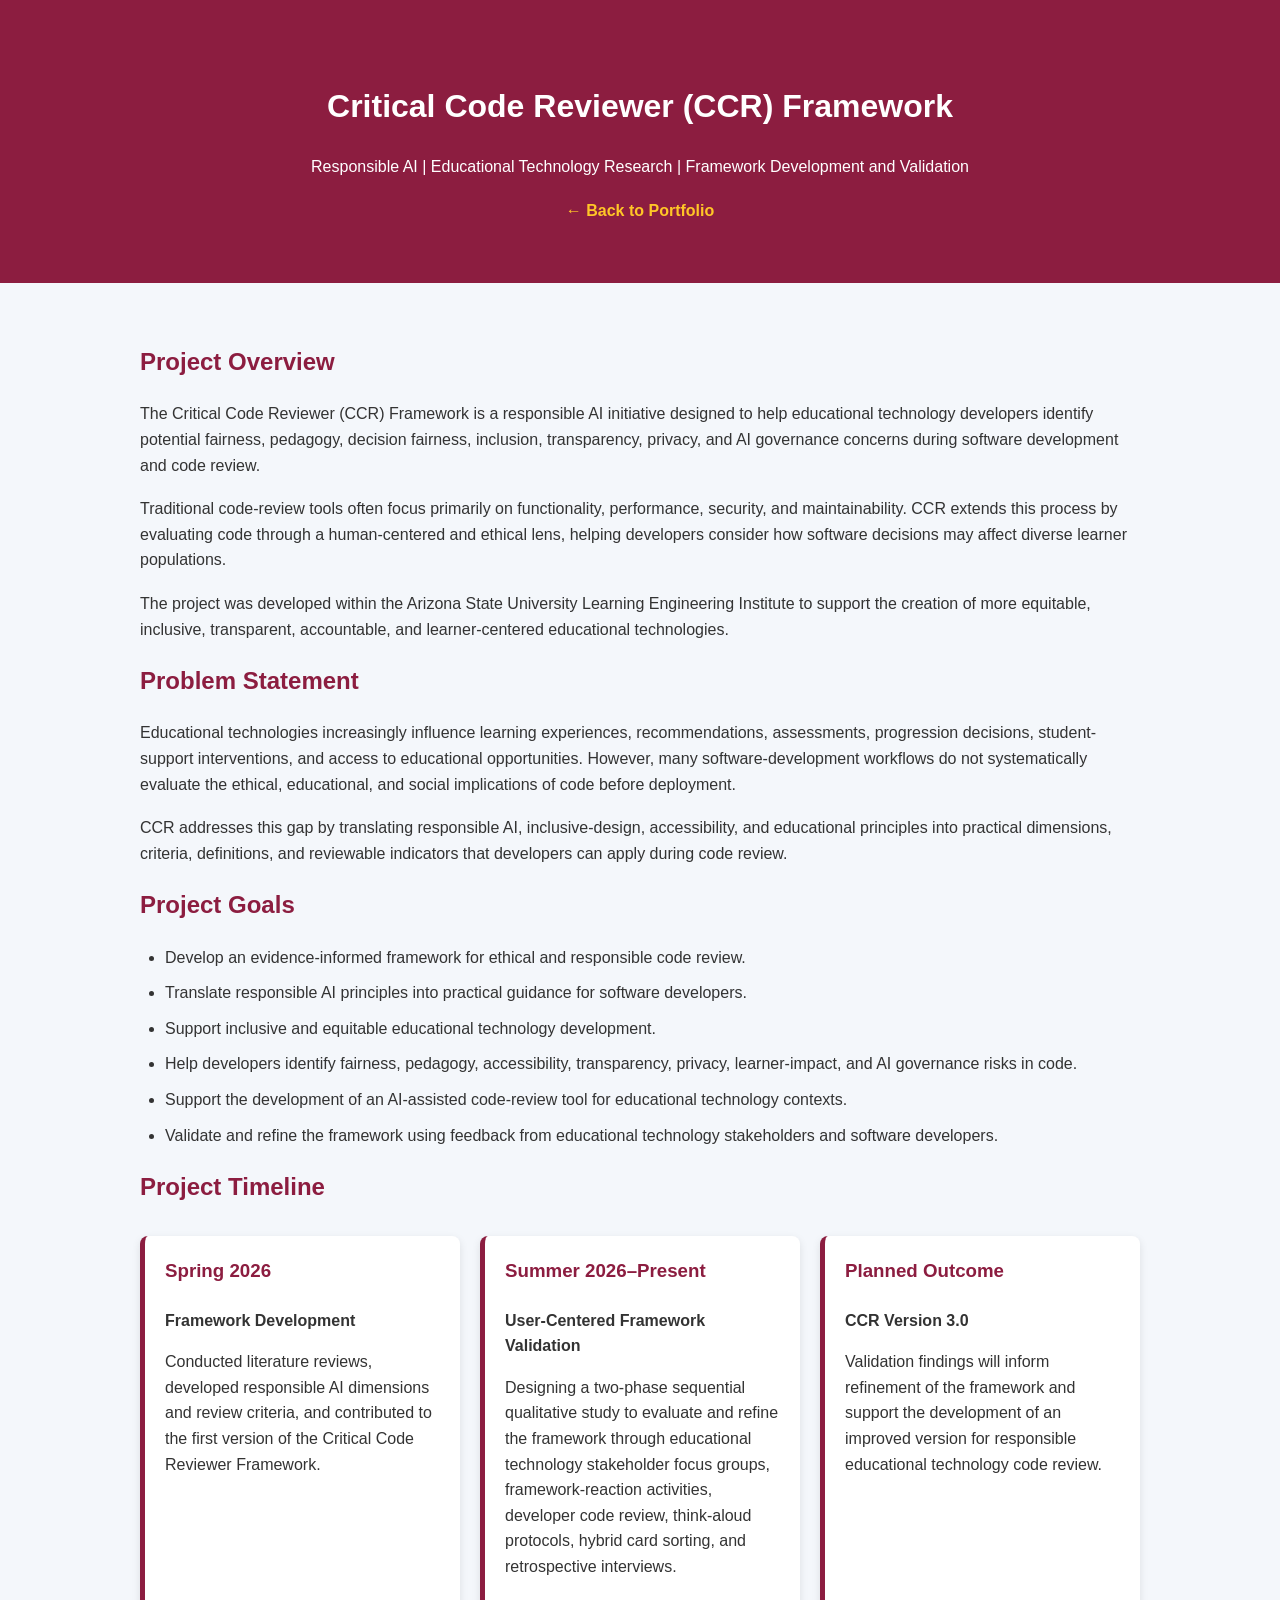
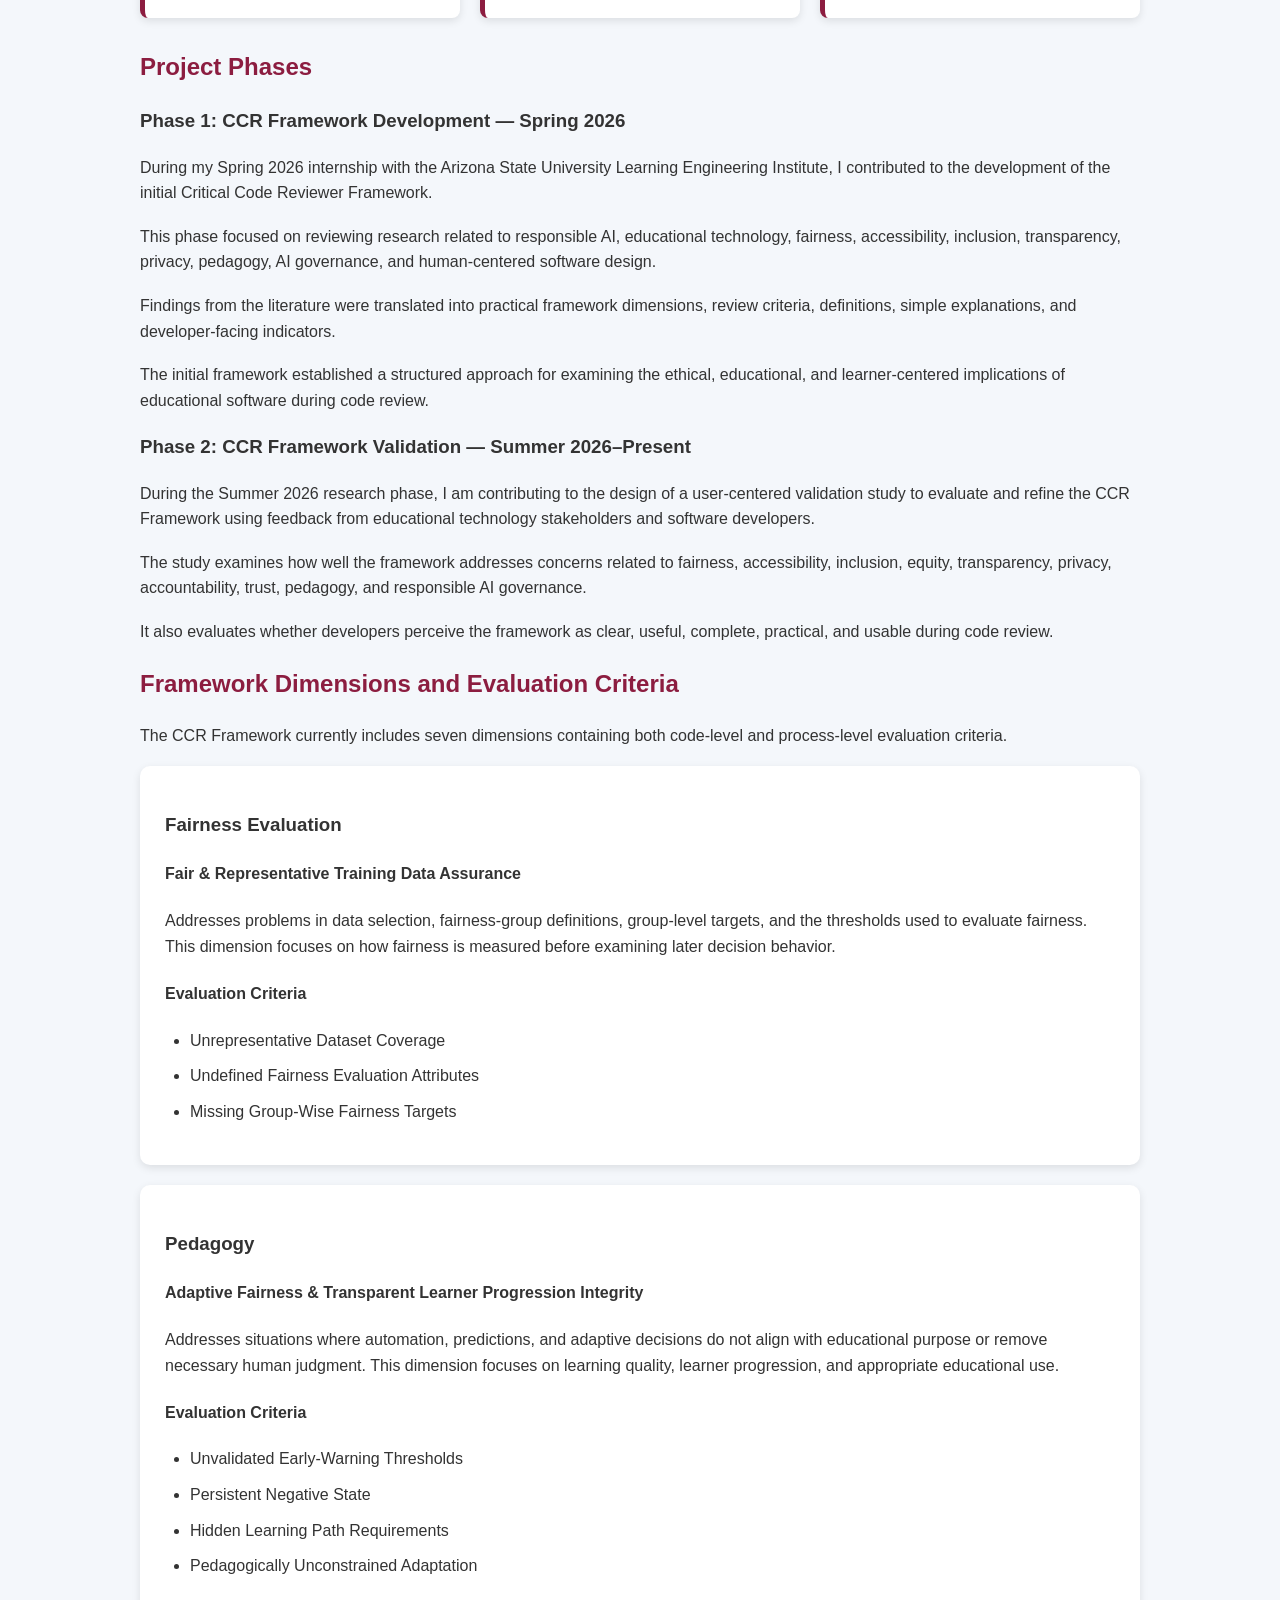
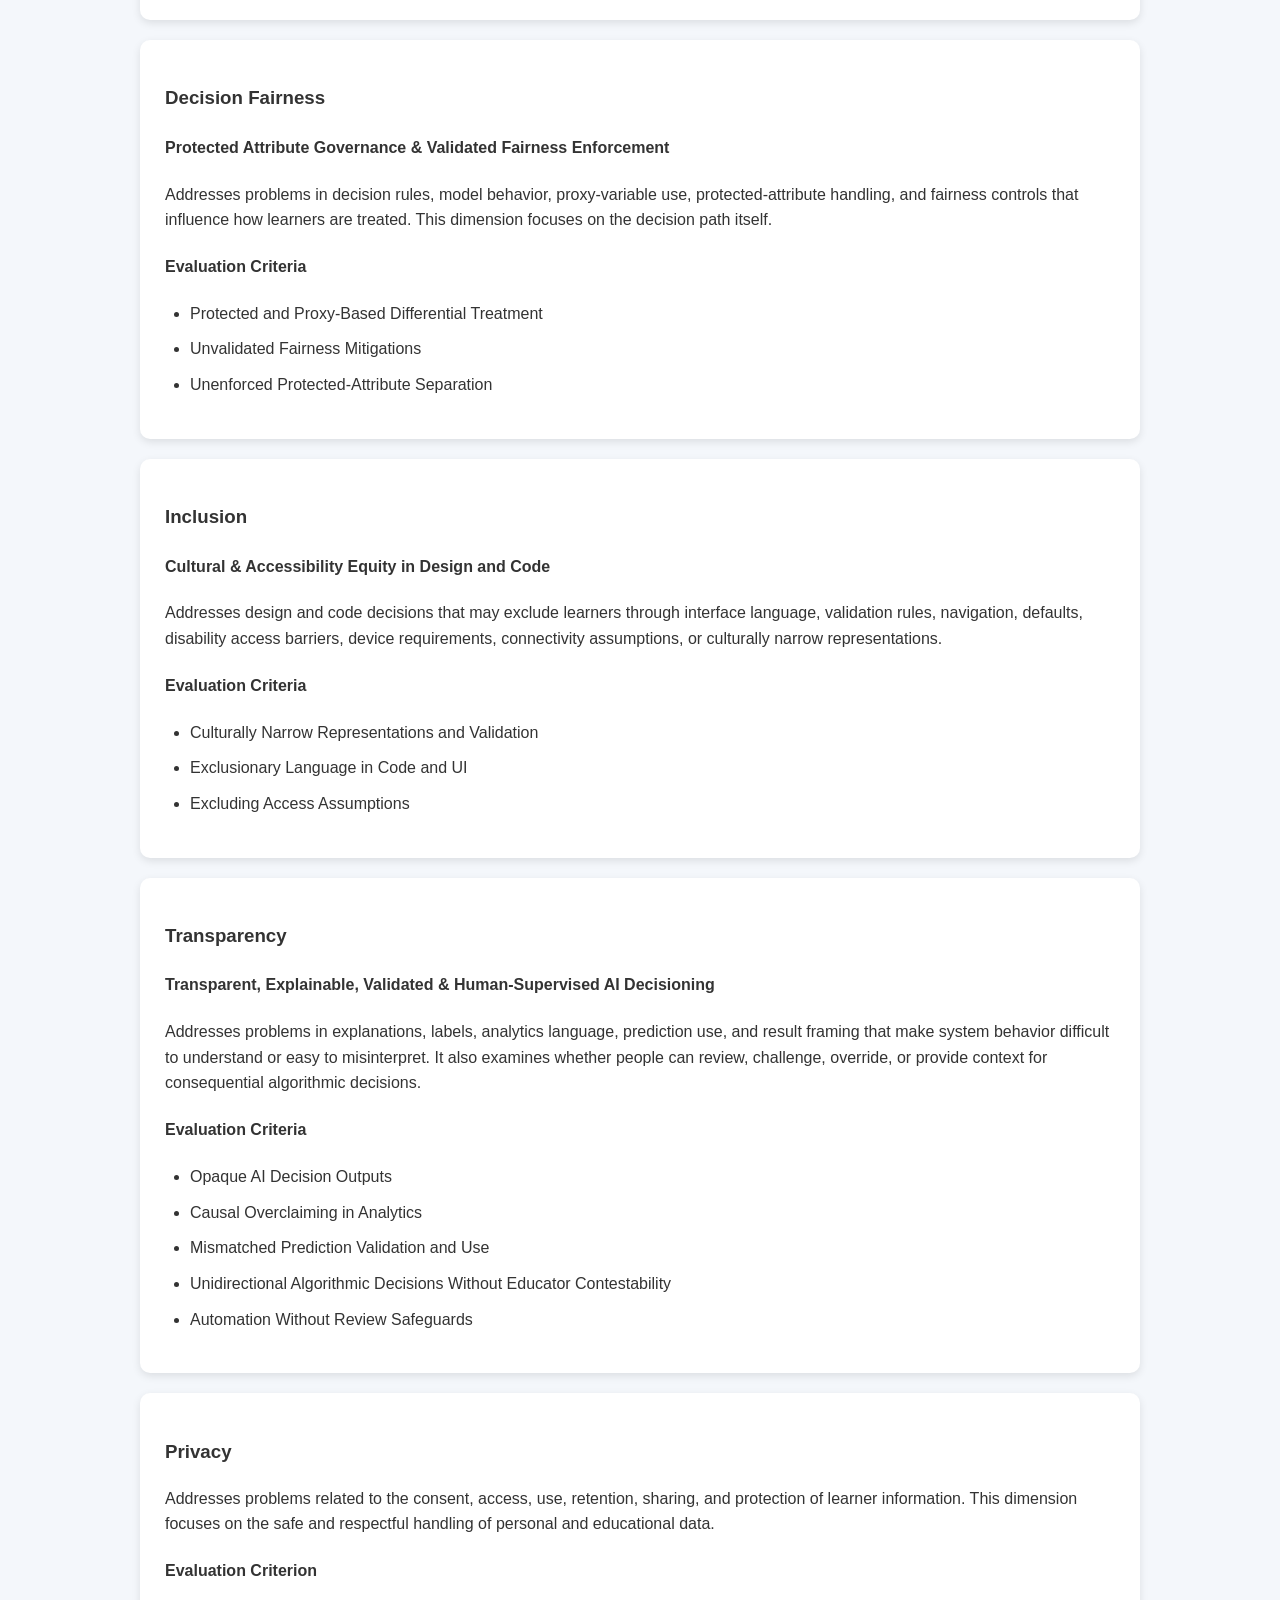
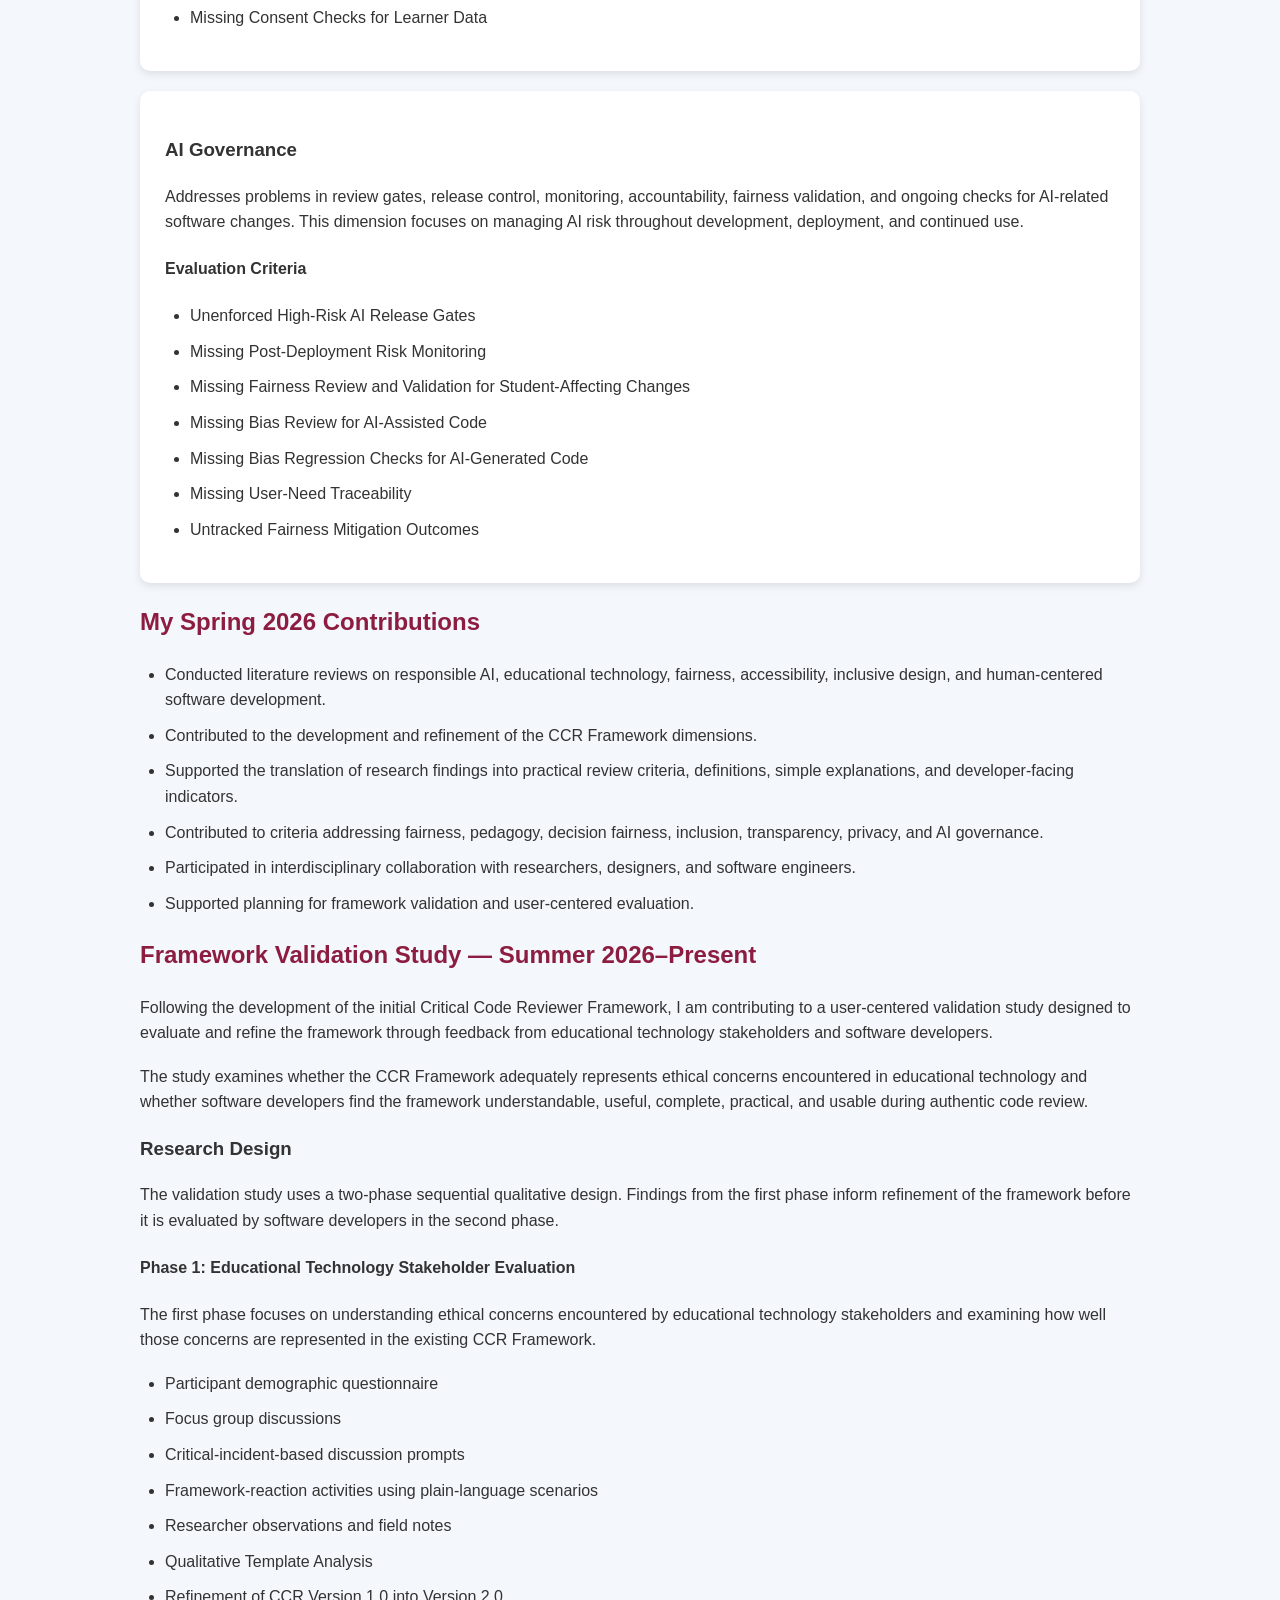
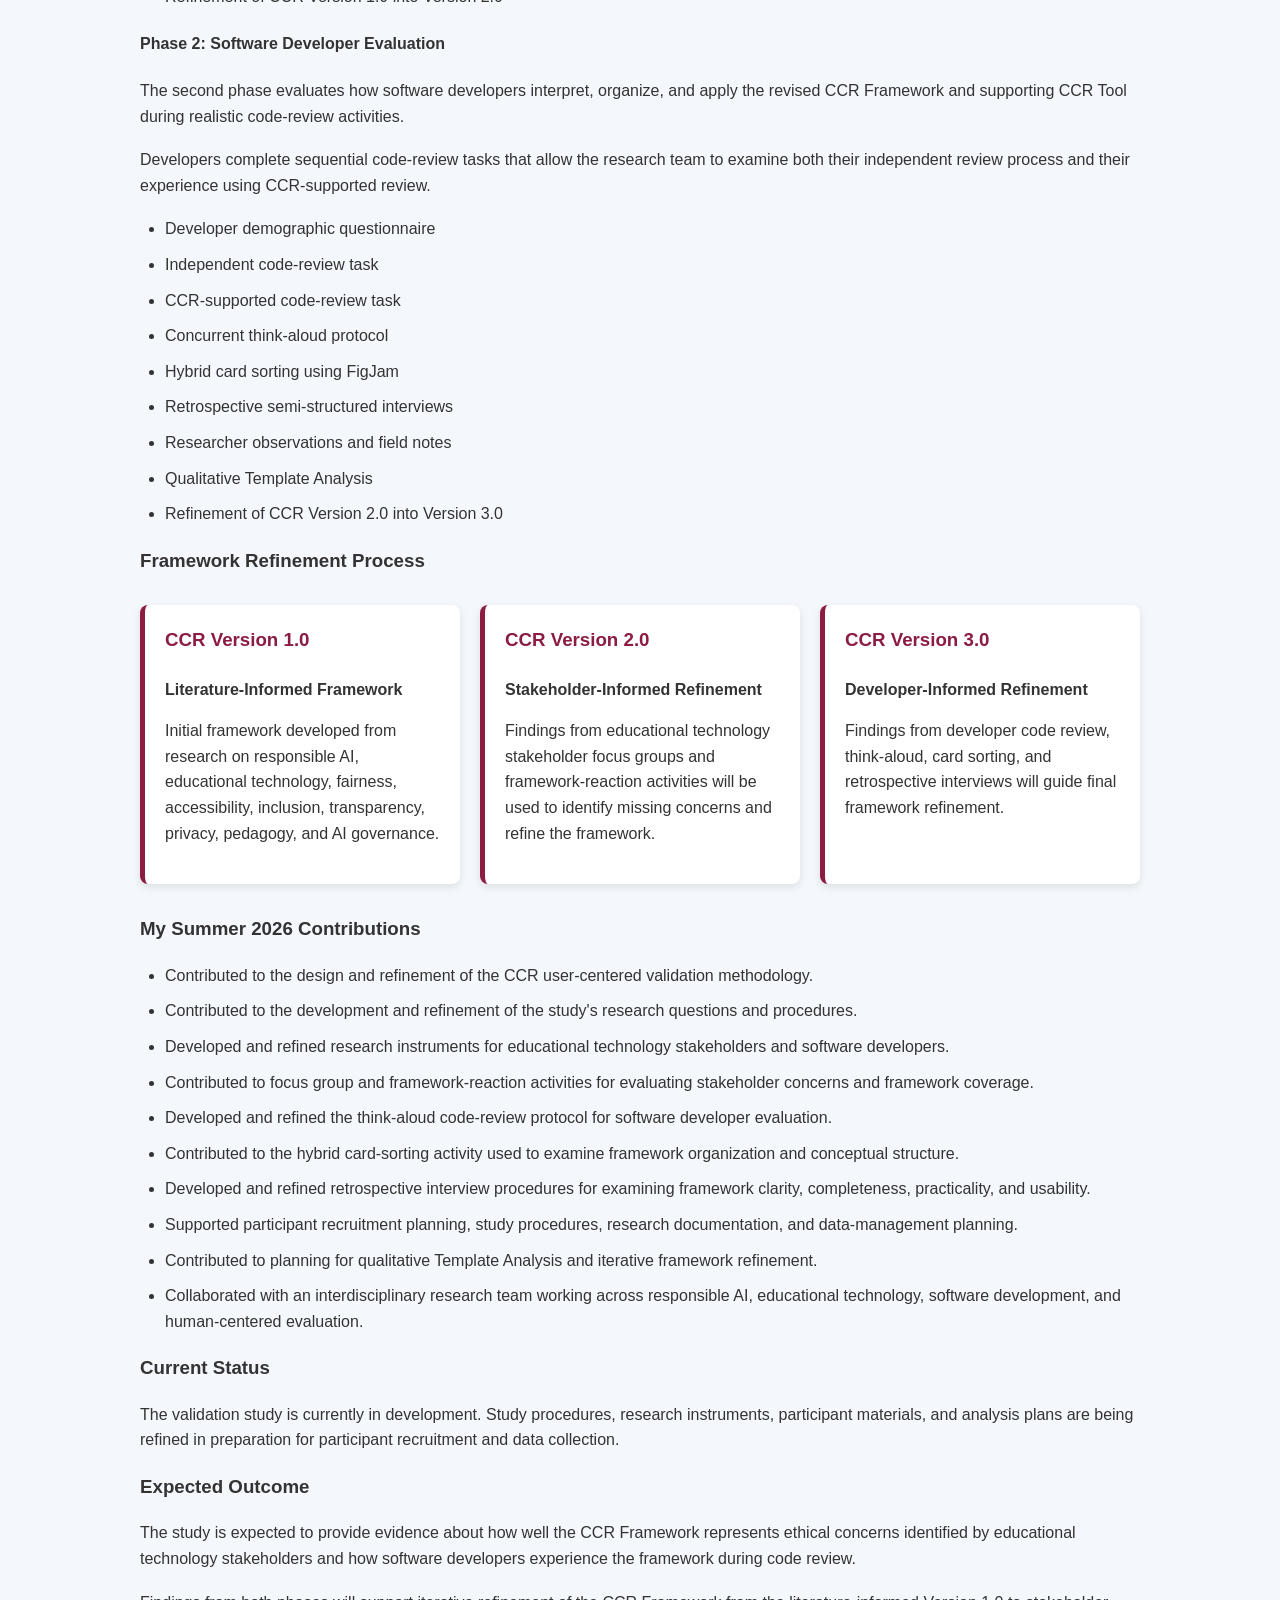
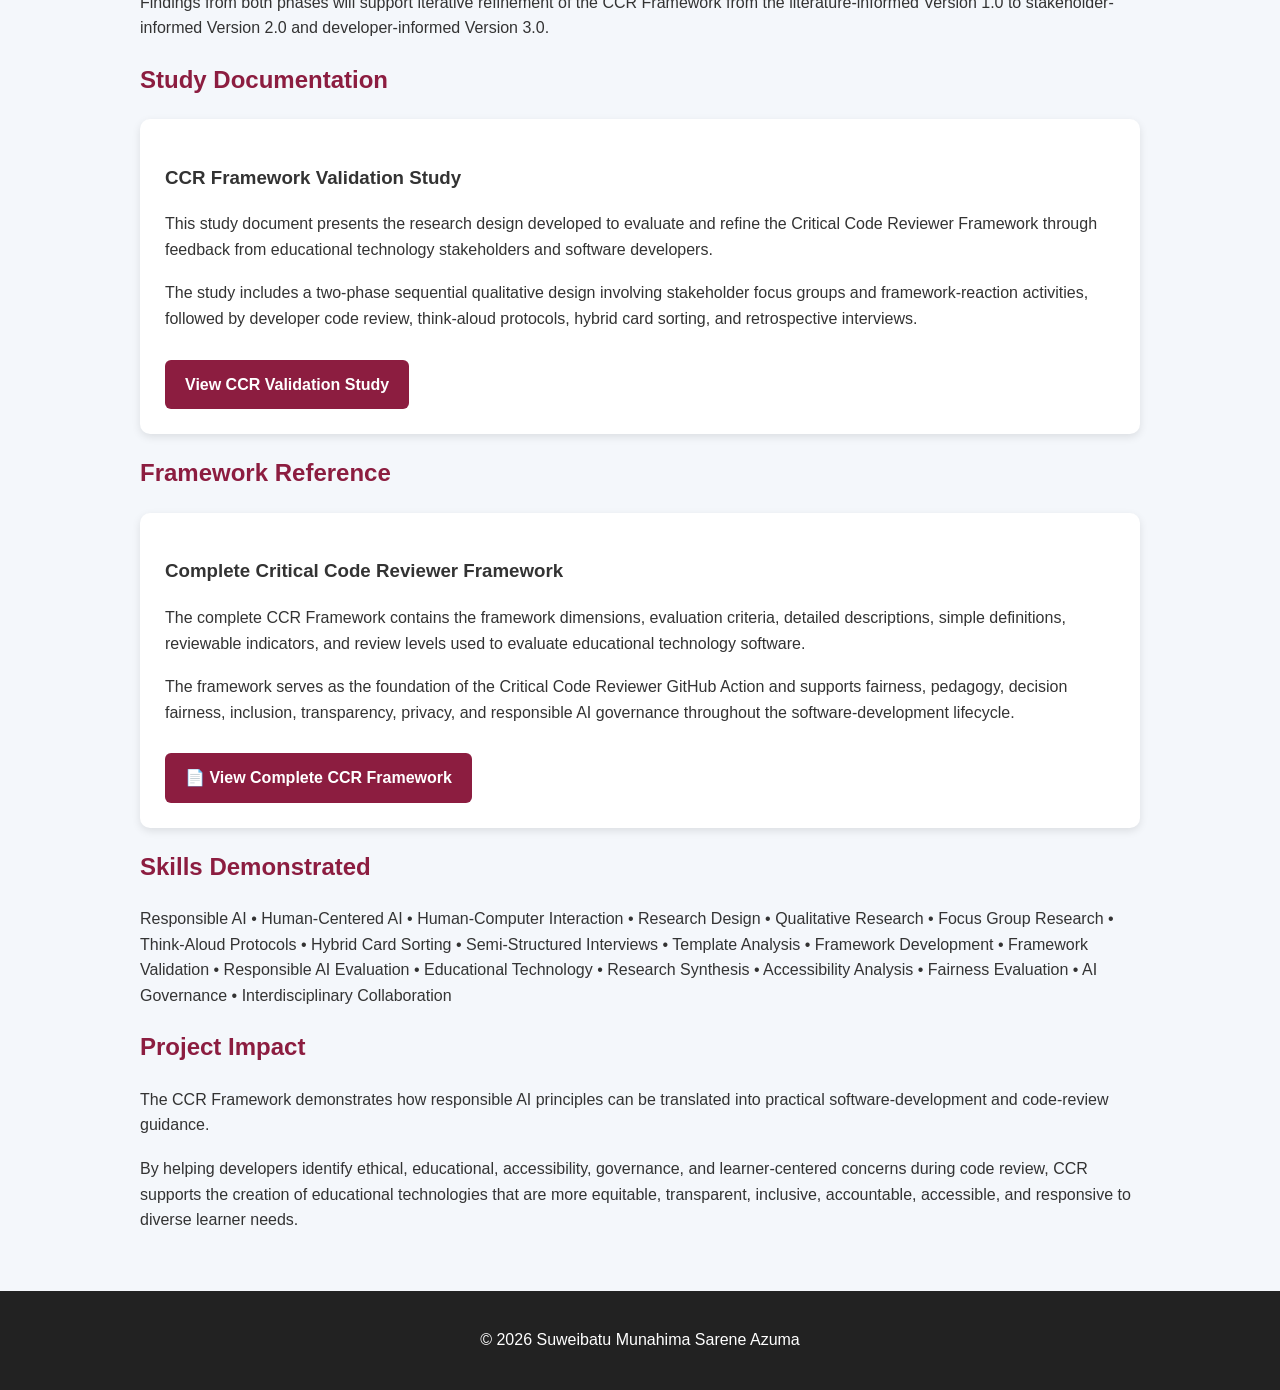
==== commit 08129da9: "Add CCR Framework Validation Study documentation Added documentation for the CCR Framework Validatio" ====
--- a/ccr-framework.html
+++ b/ccr-framework.html
@@ -676,6 +676,36 @@
 Framework from the literature-informed Version 1.0 to stakeholder-informed
 Version 2.0 and developer-informed Version 3.0.
 </p>
+    <h2>Study Documentation</h2>
+
+<div class="card">
+
+    <h3>CCR Framework Validation Study</h3>
+
+    <p>
+        This study document presents the research design developed to
+        evaluate and refine the Critical Code Reviewer Framework through
+        feedback from educational technology stakeholders and software
+        developers.
+    </p>
+
+    <p>
+        The study includes a two-phase sequential qualitative design
+        involving stakeholder focus groups and framework-reaction
+        activities, followed by developer code review, think-aloud
+        protocols, hybrid card sorting, and retrospective interviews.
+    </p>
+
+    <a
+        class="document-button"
+        href="documents/CCR_Validation_Study.pdf"
+        target="_blank"
+        rel="noopener noreferrer"
+    >
+        View CCR Validation Study
+    </a>
+
+</div>
     <h2>Framework Reference</h2>
 
     <div class="card">
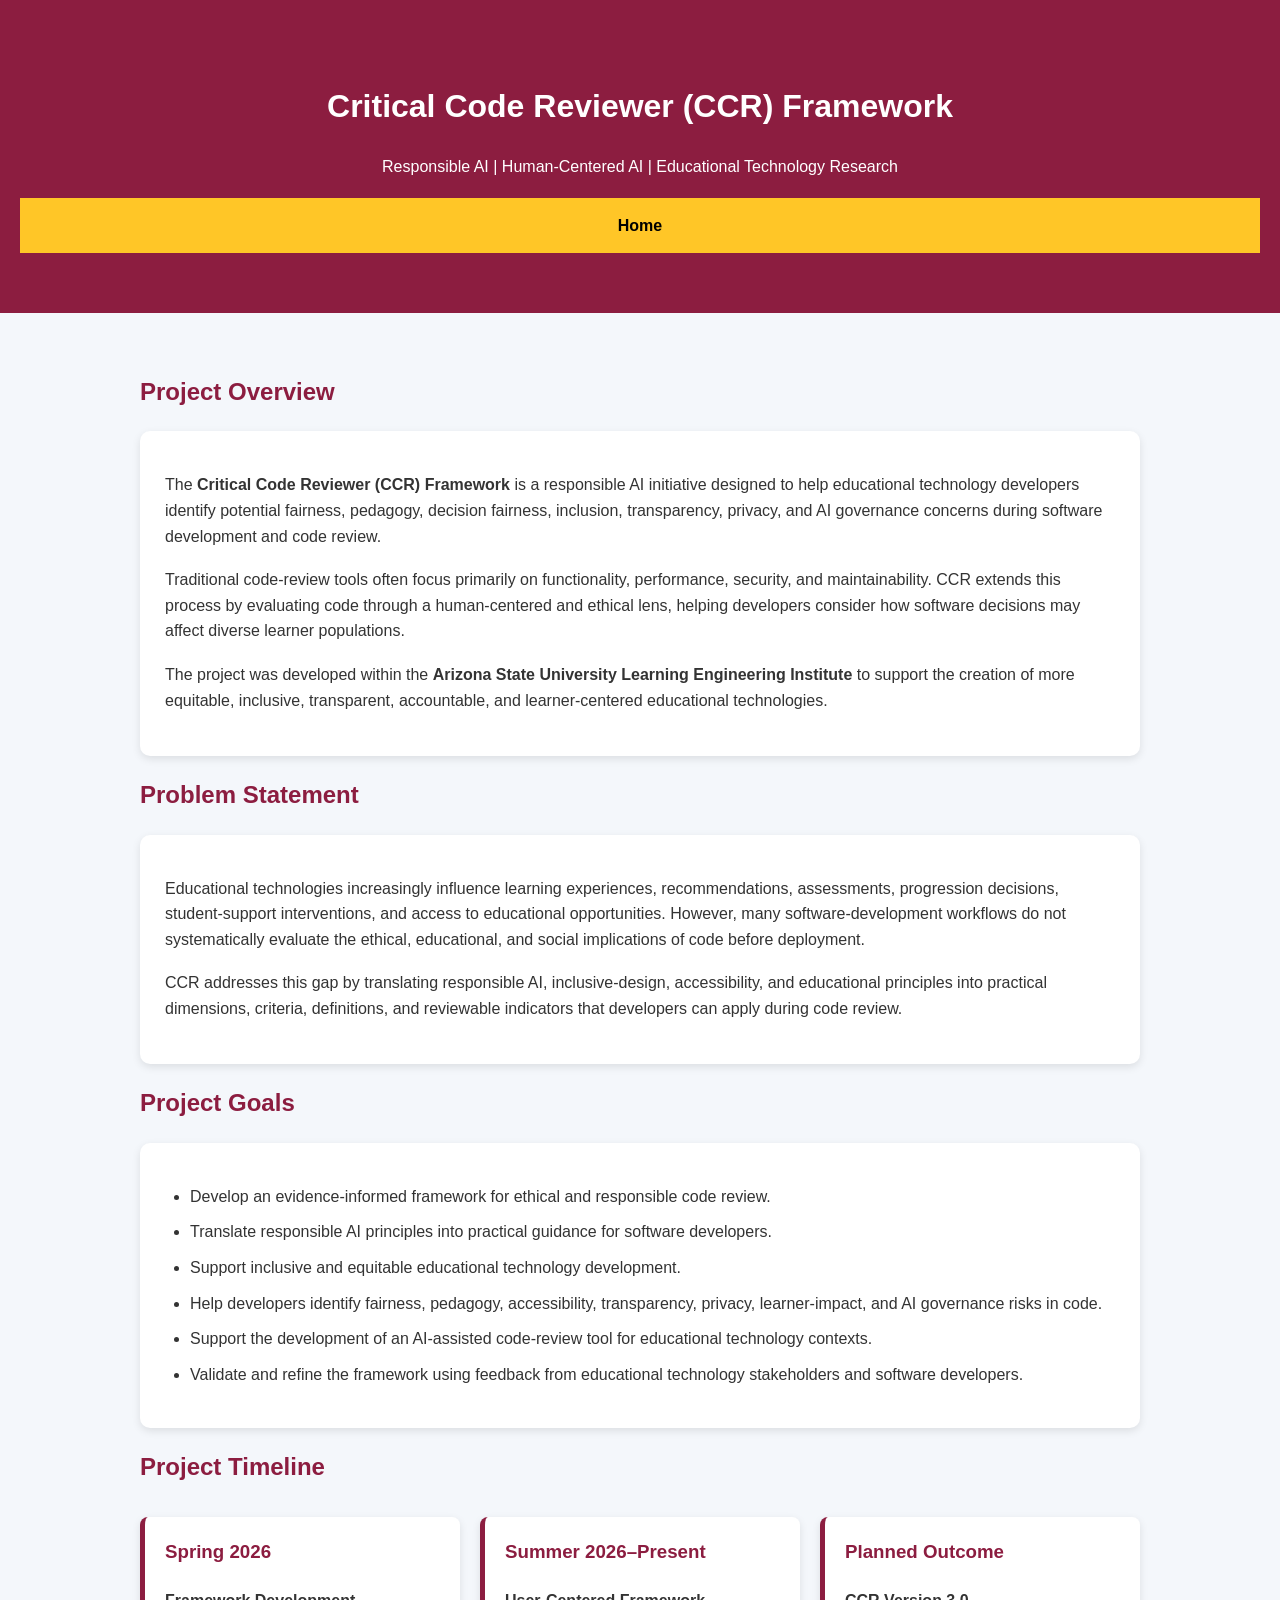
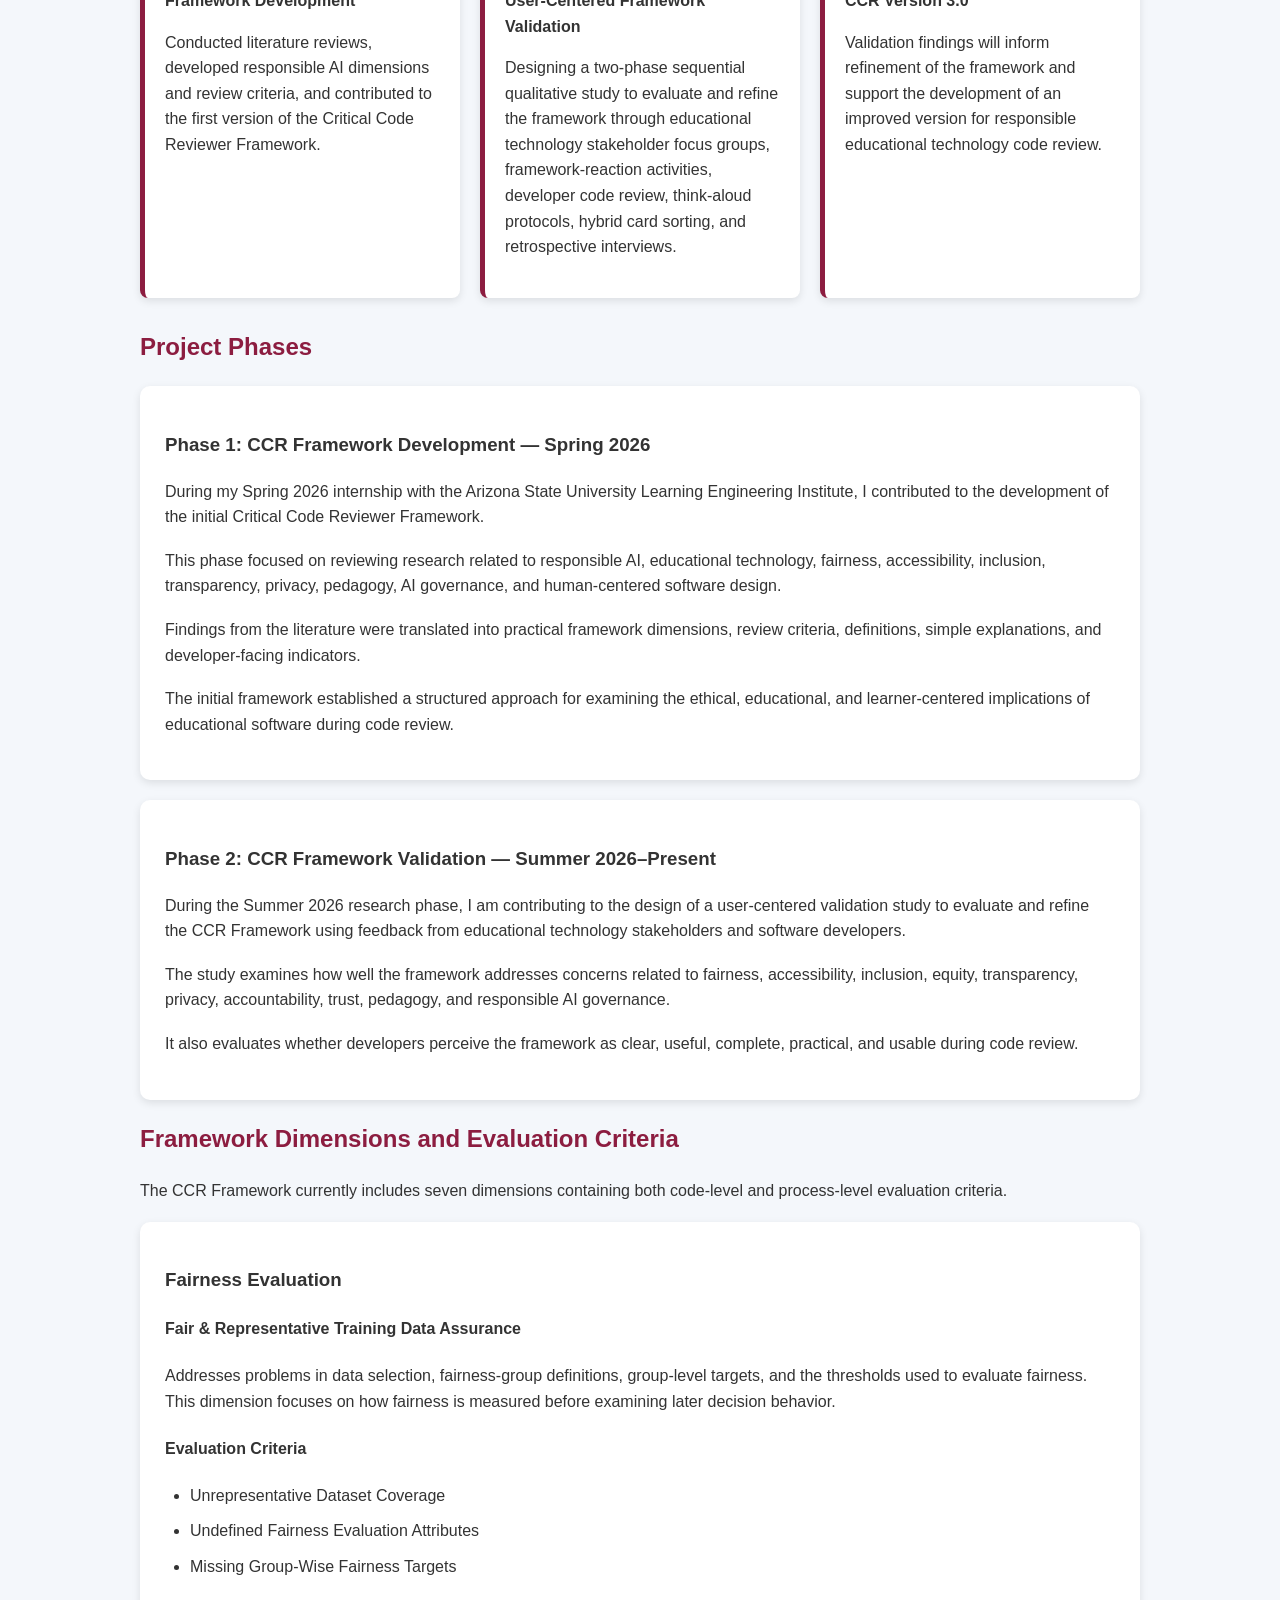
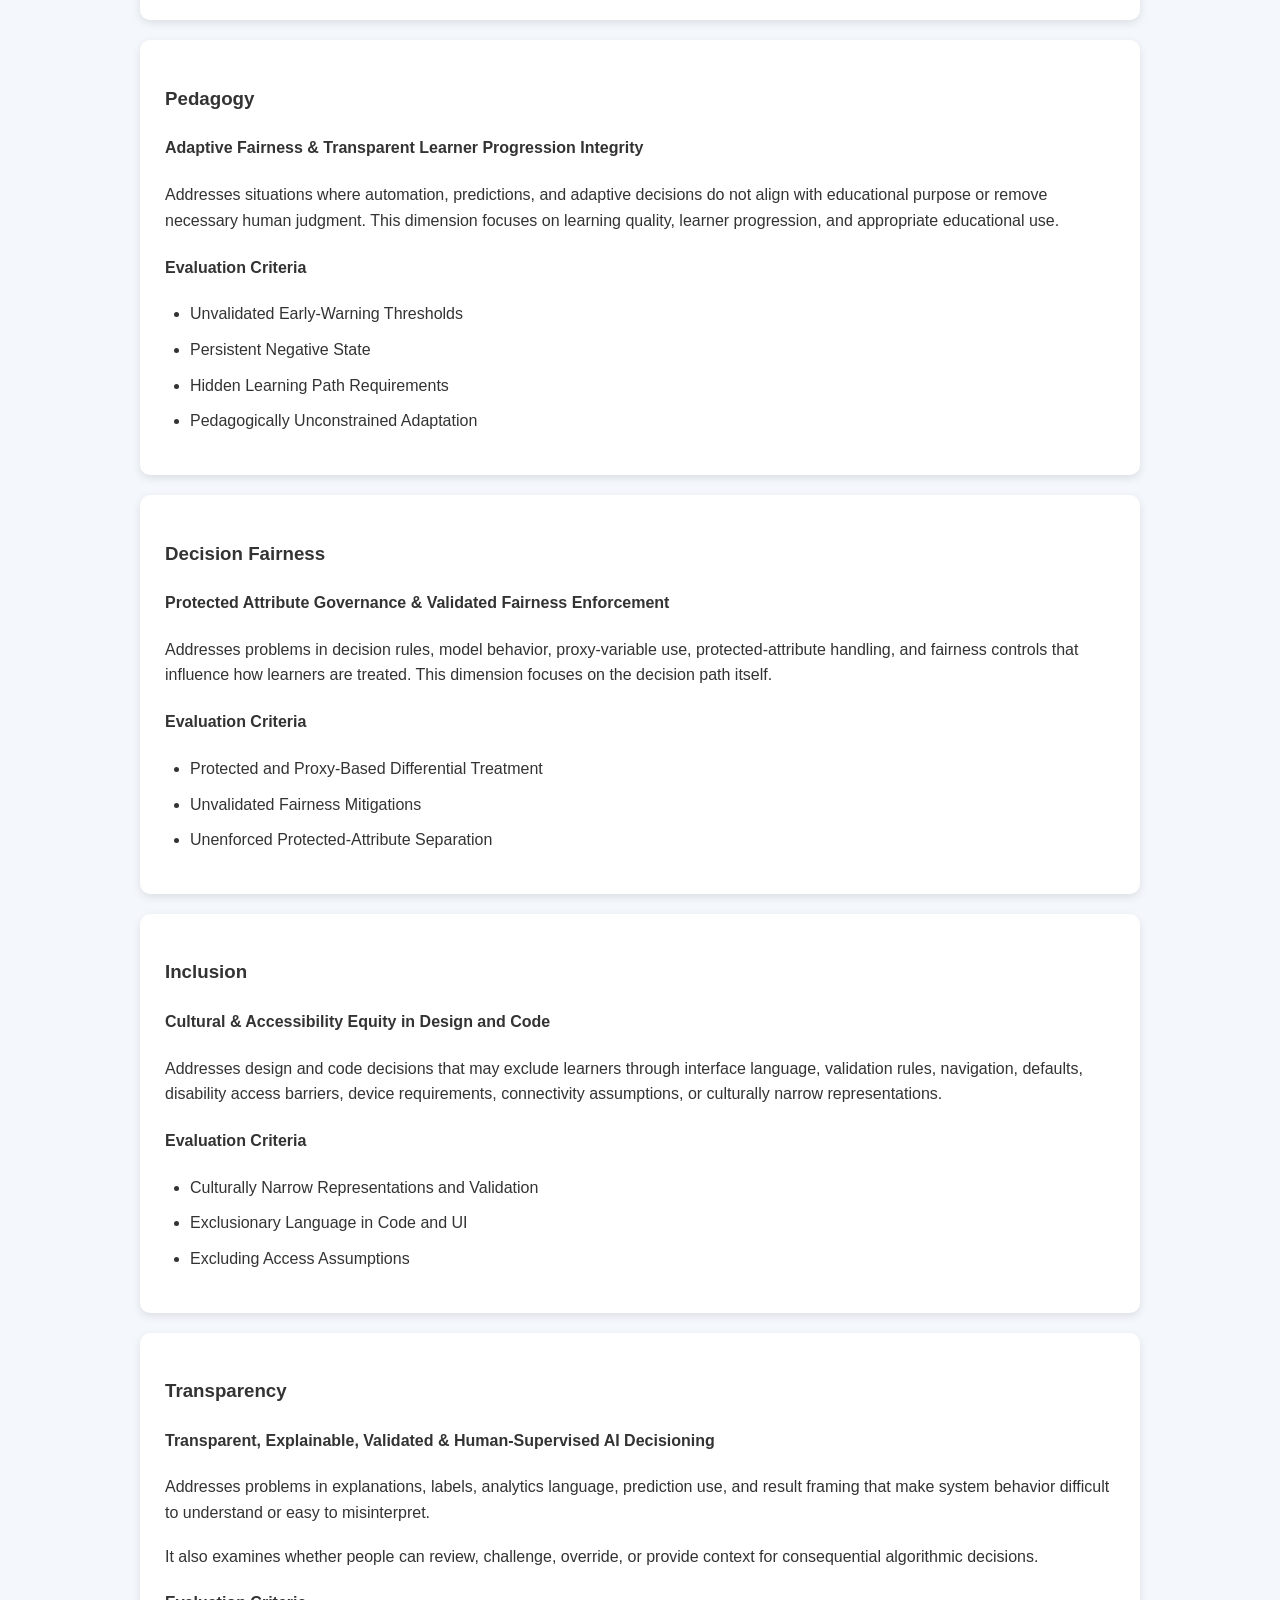
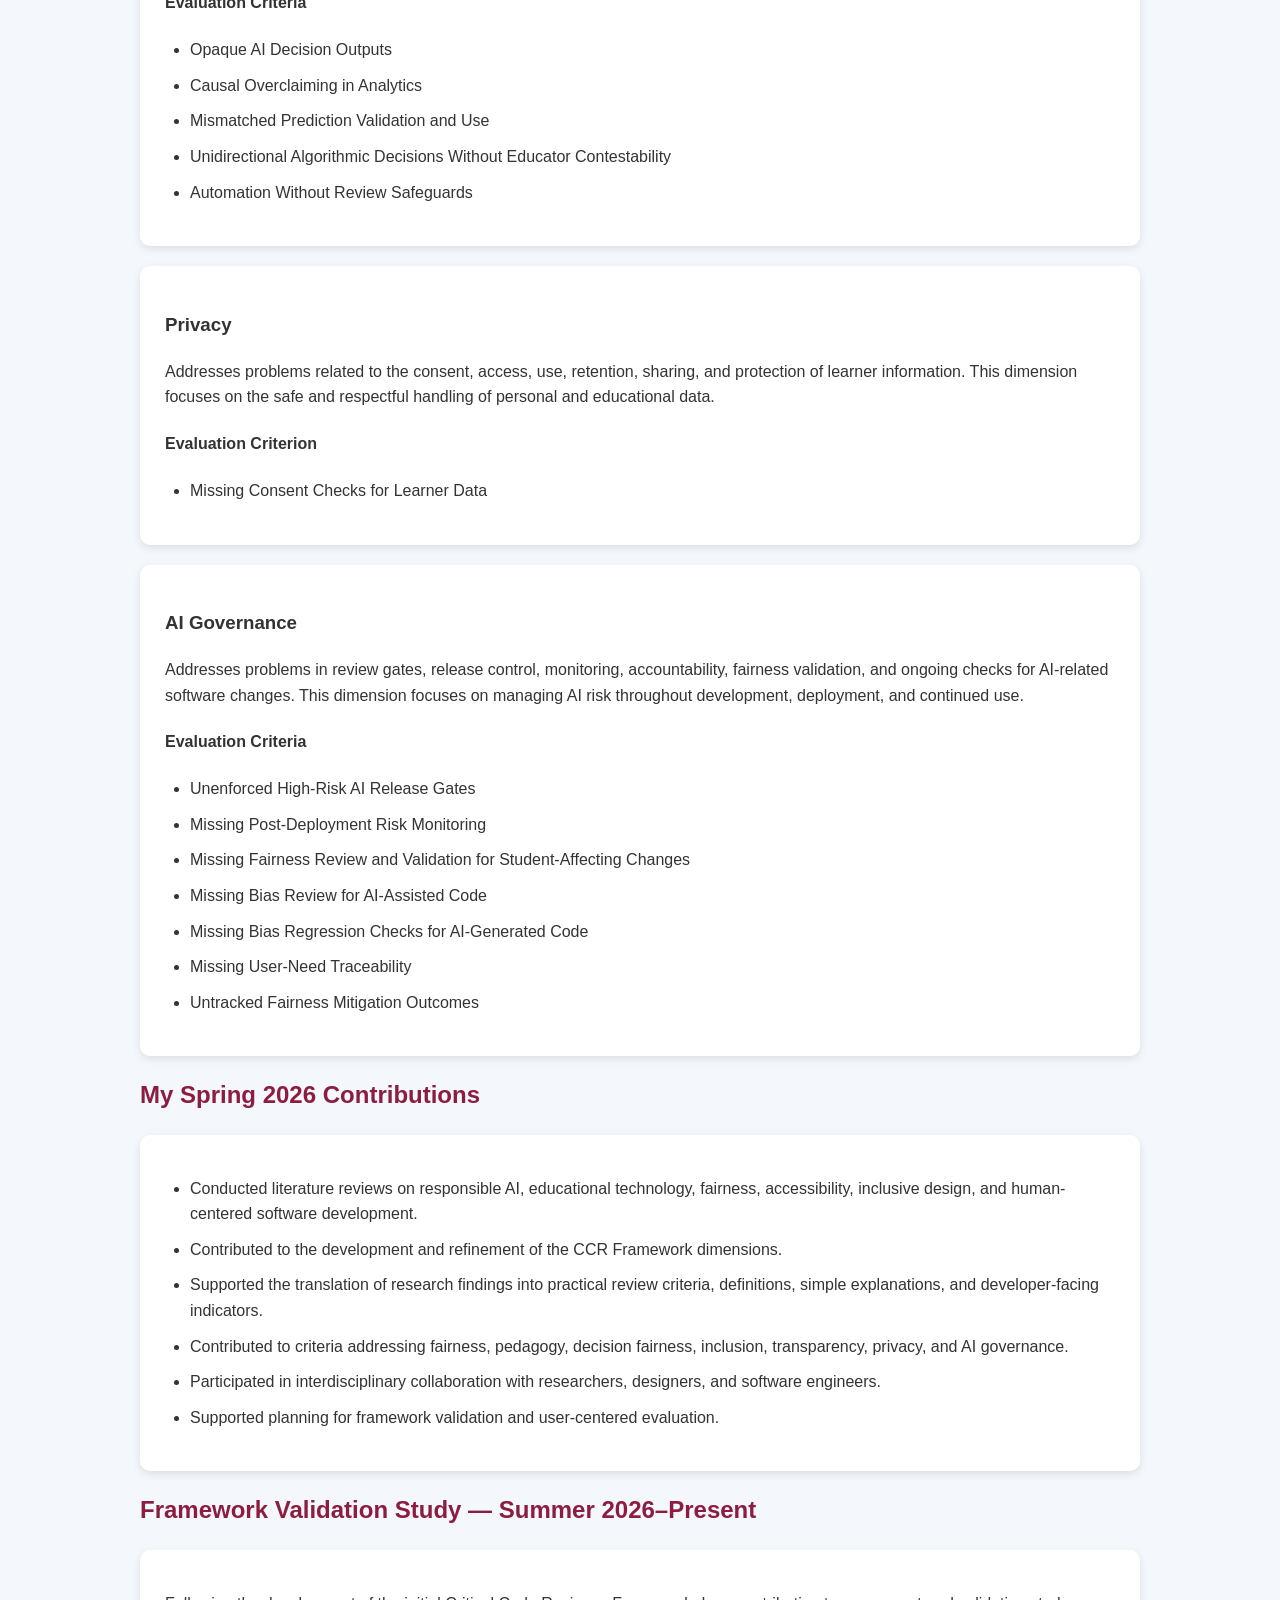
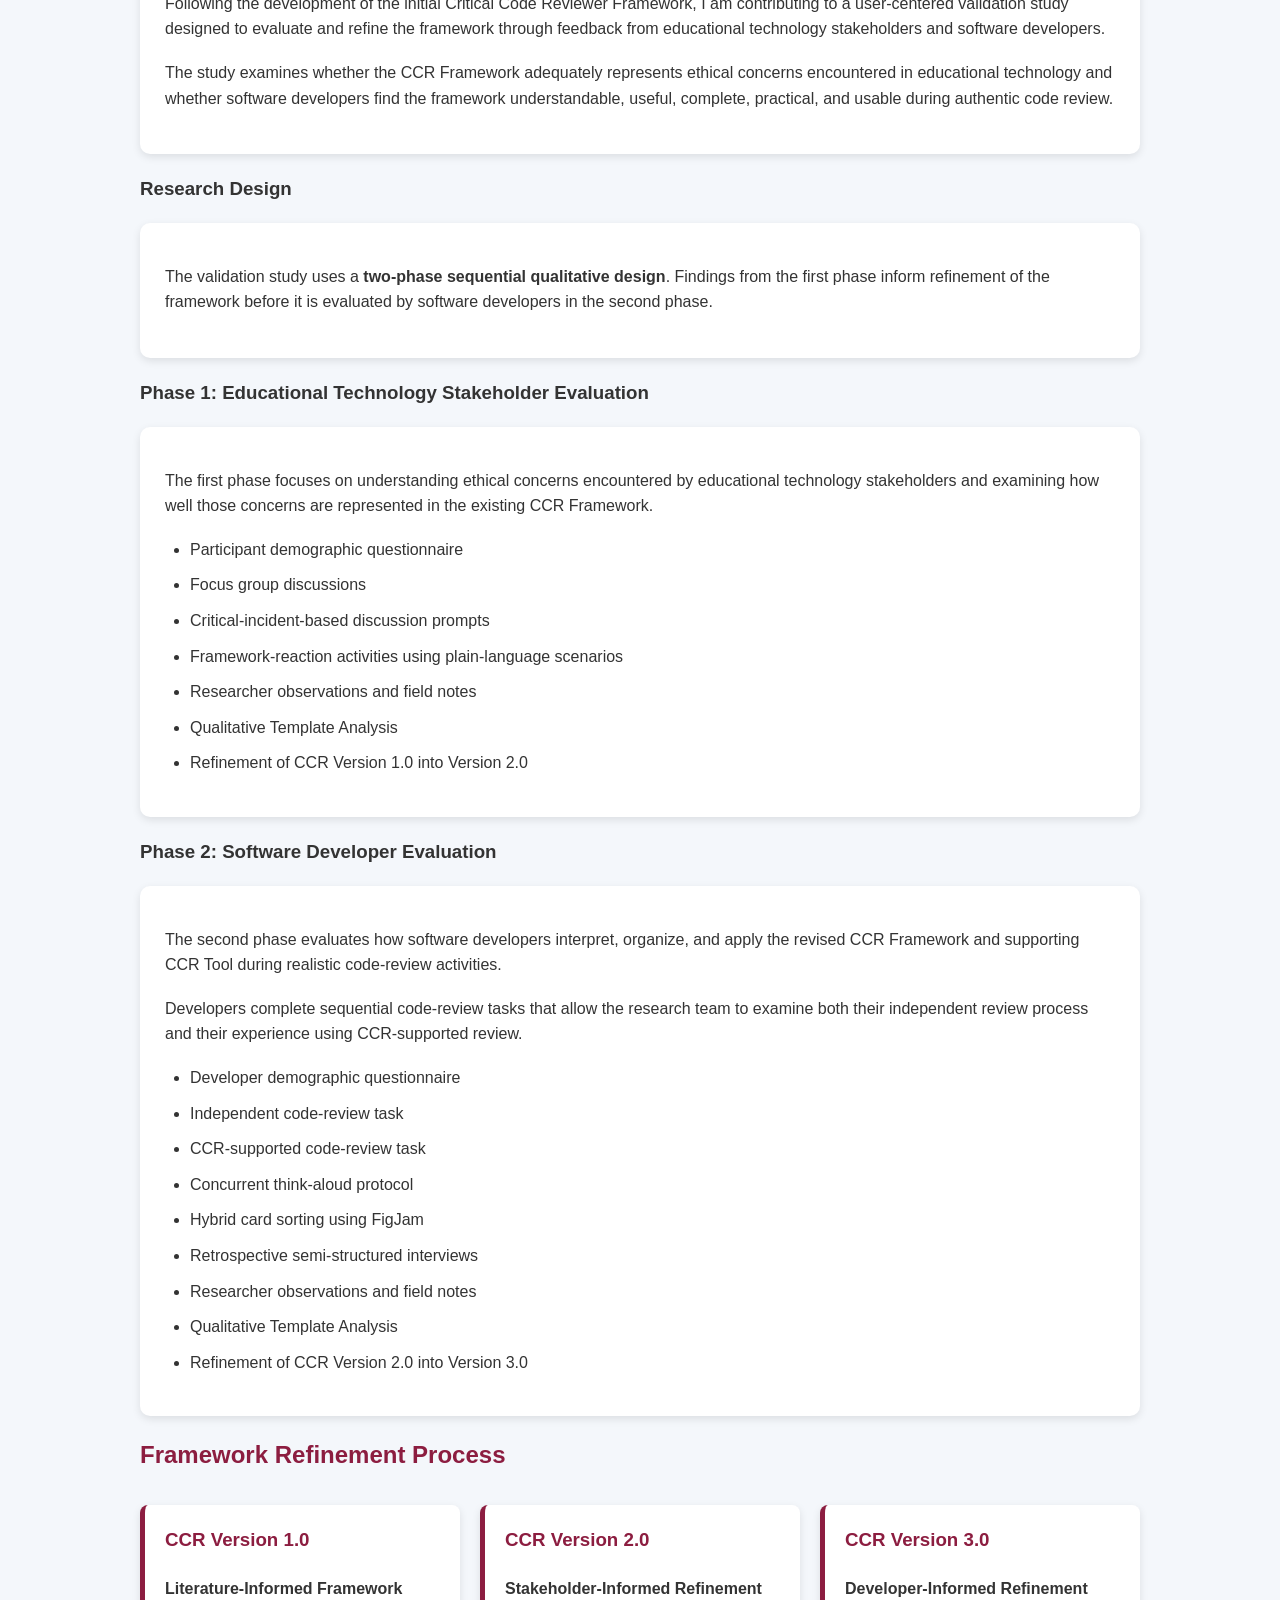
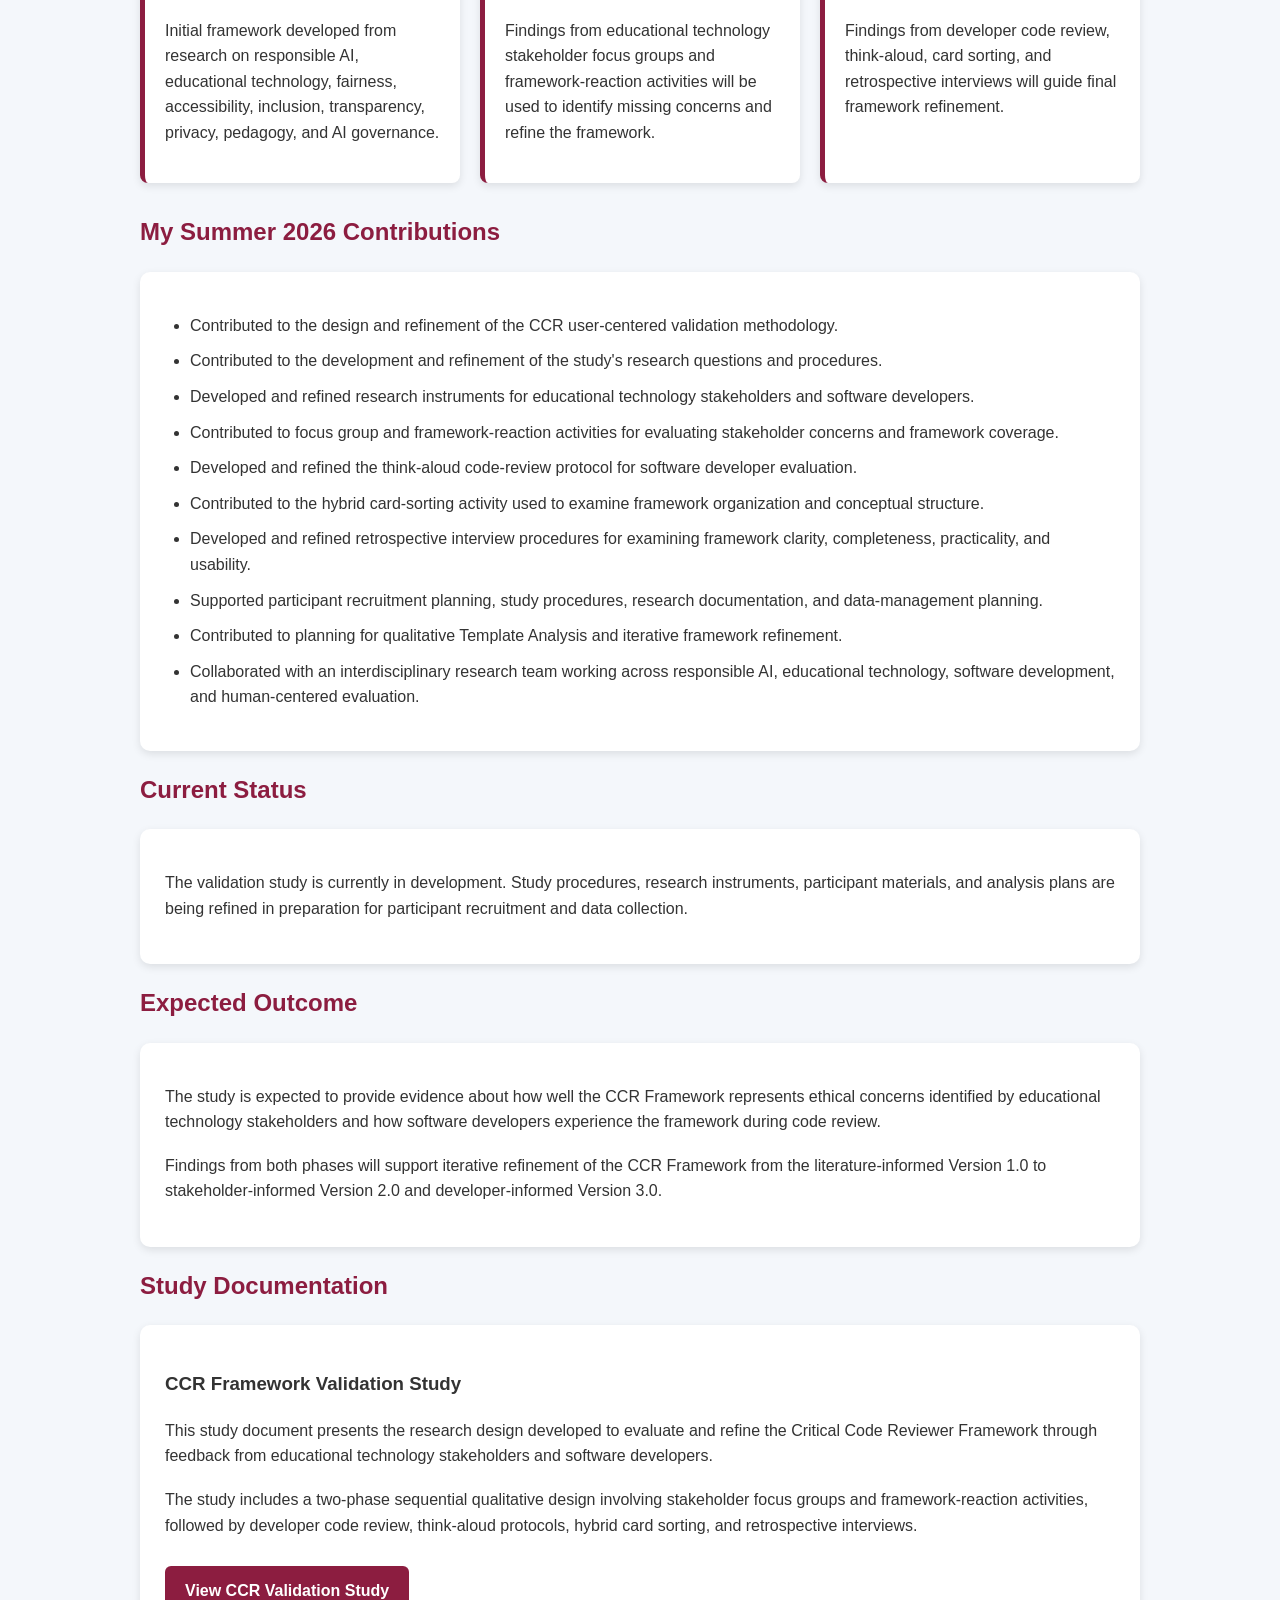
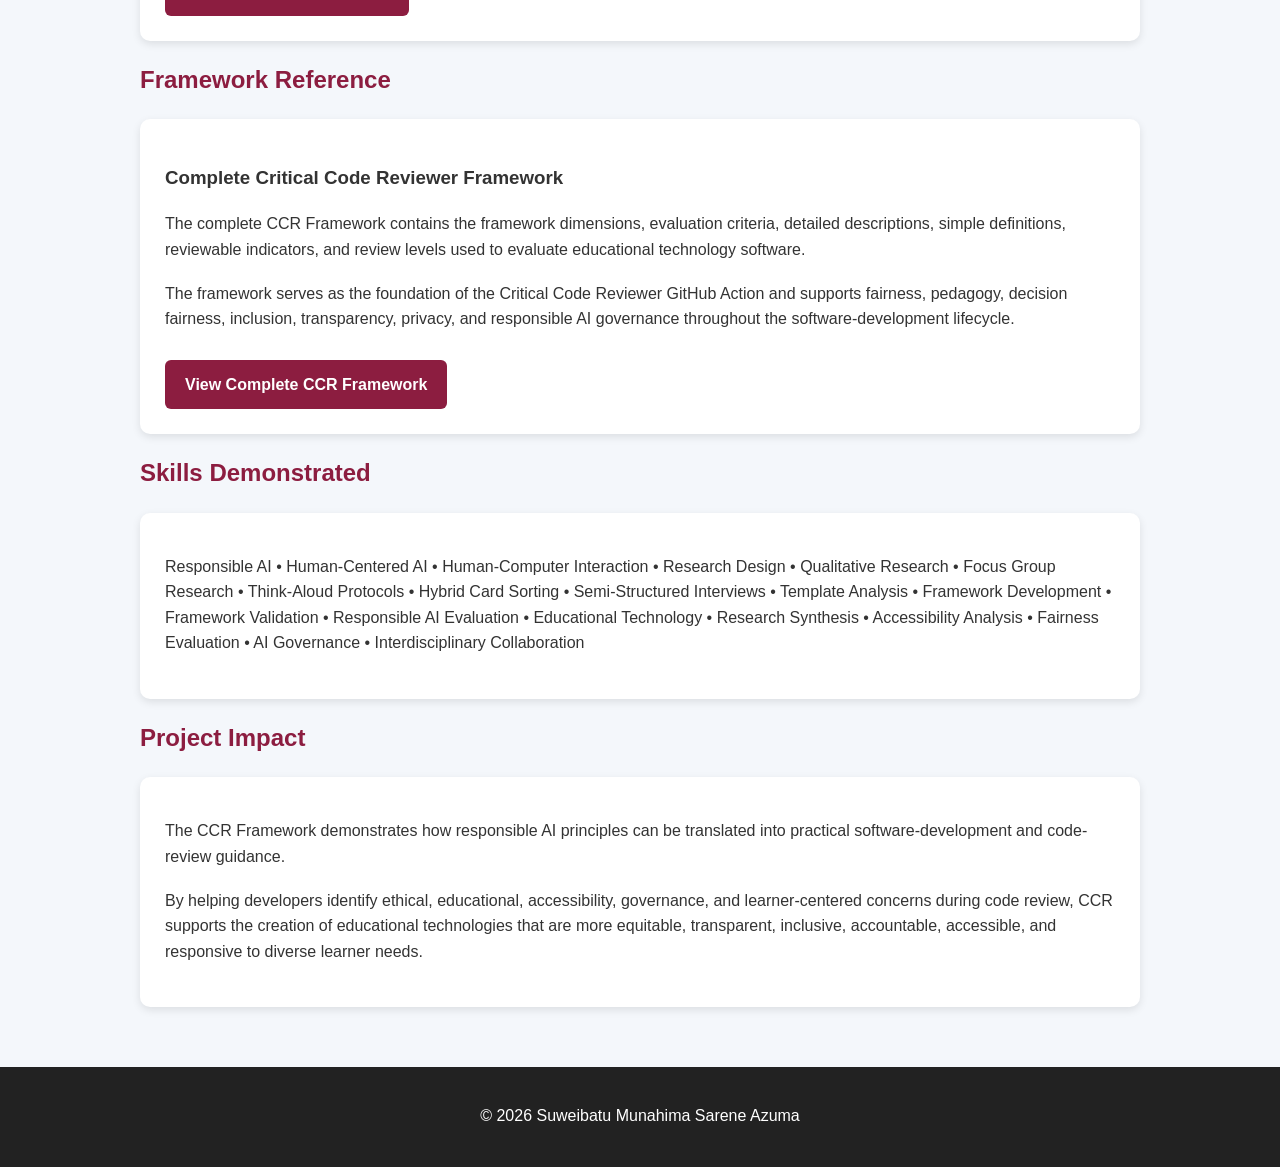
==== commit dba3d9a9: "Update CCR Framework content and structure" ====
--- a/ccr-framework.html
+++ b/ccr-framework.html
@@ -18,15 +18,20 @@
 <body>
 
 <header>
+
     <h1>Critical Code Reviewer (CCR) Framework</h1>
 
     <p>
-        Responsible AI | Educational Technology Research |
-        Framework Development and Validation
+        Responsible AI | Human-Centered AI | Educational Technology Research
     </p>
 
-    <a href="index.html">← Back to Portfolio</a>
+    <nav>
+        <a href="index.html">Home</a>
+    </nav>
+
 </header>
+
+
 <main>
 
 <section>
@@ -37,27 +42,32 @@
 
     <h2>Project Overview</h2>
 
-    <p>
-        The Critical Code Reviewer (CCR) Framework is a responsible AI initiative
-        designed to help educational technology developers identify potential
-        fairness, pedagogy, decision fairness, inclusion, transparency, privacy,
-        and AI governance concerns during software development and code review.
-    </p>
-
-    <p>
-        Traditional code-review tools often focus primarily on functionality,
-        performance, security, and maintainability. CCR extends this process by
-        evaluating code through a human-centered and ethical lens, helping
-        developers consider how software decisions may affect diverse learner
-        populations.
-    </p>
-
-    <p>
-        The project was developed within the Arizona State University Learning
-        Engineering Institute to support the creation of more equitable,
-        inclusive, transparent, accountable, and learner-centered educational
-        technologies.
-    </p>
+    <div class="card">
+
+        <p>
+            The <strong>Critical Code Reviewer (CCR) Framework</strong> is a
+            responsible AI initiative designed to help educational technology
+            developers identify potential fairness, pedagogy, decision fairness,
+            inclusion, transparency, privacy, and AI governance concerns during
+            software development and code review.
+        </p>
+
+        <p>
+            Traditional code-review tools often focus primarily on functionality,
+            performance, security, and maintainability. CCR extends this process
+            by evaluating code through a human-centered and ethical lens, helping
+            developers consider how software decisions may affect diverse learner
+            populations.
+        </p>
+
+        <p>
+            The project was developed within the
+            <strong>Arizona State University Learning Engineering Institute</strong>
+            to support the creation of more equitable, inclusive, transparent,
+            accountable, and learner-centered educational technologies.
+        </p>
+
+    </div>
 
 
     <!-- ==========================================
@@ -66,20 +76,24 @@
 
     <h2>Problem Statement</h2>
 
-    <p>
-        Educational technologies increasingly influence learning experiences,
-        recommendations, assessments, progression decisions, student-support
-        interventions, and access to educational opportunities. However, many
-        software-development workflows do not systematically evaluate the ethical,
-        educational, and social implications of code before deployment.
-    </p>
-
-    <p>
-        CCR addresses this gap by translating responsible AI, inclusive-design,
-        accessibility, and educational principles into practical dimensions,
-        criteria, definitions, and reviewable indicators that developers can apply
-        during code review.
-    </p>
+    <div class="card">
+
+        <p>
+            Educational technologies increasingly influence learning experiences,
+            recommendations, assessments, progression decisions, student-support
+            interventions, and access to educational opportunities. However, many
+            software-development workflows do not systematically evaluate the
+            ethical, educational, and social implications of code before deployment.
+        </p>
+
+        <p>
+            CCR addresses this gap by translating responsible AI, inclusive-design,
+            accessibility, and educational principles into practical dimensions,
+            criteria, definitions, and reviewable indicators that developers can
+            apply during code review.
+        </p>
+
+    </div>
 
 
     <!-- ==========================================
@@ -88,36 +102,44 @@
 
     <h2>Project Goals</h2>
 
-    <ul>
-        <li>
-            Develop an evidence-informed framework for ethical and responsible
-            code review.
-        </li>
-
-        <li>
-            Translate responsible AI principles into practical guidance for
-            software developers.
-        </li>
-
-        <li>
-            Support inclusive and equitable educational technology development.
-        </li>
-
-        <li>
-            Help developers identify fairness, pedagogy, accessibility,
-            transparency, privacy, learner-impact, and AI governance risks in code.
-        </li>
-
-        <li>
-            Support the development of an AI-assisted code-review tool for
-            educational technology contexts.
-        </li>
-
-        <li>
-            Validate and refine the framework using feedback from educational
-            technology stakeholders and software developers.
-        </li>
-    </ul>
+    <div class="card">
+
+        <ul>
+
+            <li>
+                Develop an evidence-informed framework for ethical and
+                responsible code review.
+            </li>
+
+            <li>
+                Translate responsible AI principles into practical guidance
+                for software developers.
+            </li>
+
+            <li>
+                Support inclusive and equitable educational technology
+                development.
+            </li>
+
+            <li>
+                Help developers identify fairness, pedagogy, accessibility,
+                transparency, privacy, learner-impact, and AI governance
+                risks in code.
+            </li>
+
+            <li>
+                Support the development of an AI-assisted code-review tool
+                for educational technology contexts.
+            </li>
+
+            <li>
+                Validate and refine the framework using feedback from
+                educational technology stakeholders and software developers.
+            </li>
+
+        </ul>
+
+    </div>
 
 
     <!-- ==========================================
@@ -129,36 +151,46 @@
     <div class="timeline">
 
         <div class="timeline-item">
+
             <h3>Spring 2026</h3>
             <h4>Framework Development</h4>
 
             <p>
-                Conducted literature reviews, developed responsible AI dimensions
-                and review criteria, and contributed to the first version of the
-                Critical Code Reviewer Framework.
+                Conducted literature reviews, developed responsible AI
+                dimensions and review criteria, and contributed to the first
+                version of the Critical Code Reviewer Framework.
             </p>
+
         </div>
 
+
         <div class="timeline-item">
-    <h3>Summer 2026–Present</h3>
-    <h4>User-Centered Framework Validation</h4>
-
-    <p>
-        Designing a two-phase sequential qualitative study to evaluate
-        and refine the framework through educational technology stakeholder
-        focus groups, framework-reaction activities, developer code review,
-        think-aloud protocols, hybrid card sorting, and retrospective interviews.
-    </p>
-</div>
+
+            <h3>Summer 2026–Present</h3>
+            <h4>User-Centered Framework Validation</h4>
+
+            <p>
+                Designing a two-phase sequential qualitative study to evaluate
+                and refine the framework through educational technology
+                stakeholder focus groups, framework-reaction activities,
+                developer code review, think-aloud protocols, hybrid card
+                sorting, and retrospective interviews.
+            </p>
+
+        </div>
+
+
         <div class="timeline-item">
+
             <h3>Planned Outcome</h3>
             <h4>CCR Version 3.0</h4>
 
             <p>
-                Validation findings will inform refinement of the framework and
-                support the development of an improved version for responsible
-                educational technology code review.
+                Validation findings will inform refinement of the framework
+                and support the development of an improved version for
+                responsible educational technology code review.
             </p>
+
         </div>
 
     </div>
@@ -170,62 +202,74 @@
 
     <h2>Project Phases</h2>
 
-    <h3>Phase 1: CCR Framework Development — Spring 2026</h3>
+
+    <div class="card">
+
+        <h3>Phase 1: CCR Framework Development — Spring 2026</h3>
+
+        <p>
+            During my Spring 2026 internship with the Arizona State University
+            Learning Engineering Institute, I contributed to the development
+            of the initial Critical Code Reviewer Framework.
+        </p>
+
+        <p>
+            This phase focused on reviewing research related to responsible AI,
+            educational technology, fairness, accessibility, inclusion,
+            transparency, privacy, pedagogy, AI governance, and human-centered
+            software design.
+        </p>
+
+        <p>
+            Findings from the literature were translated into practical
+            framework dimensions, review criteria, definitions, simple
+            explanations, and developer-facing indicators.
+        </p>
+
+        <p>
+            The initial framework established a structured approach for
+            examining the ethical, educational, and learner-centered
+            implications of educational software during code review.
+        </p>
+
+    </div>
+
+
+    <div class="card">
+
+        <h3>Phase 2: CCR Framework Validation — Summer 2026–Present</h3>
+
+        <p>
+            During the Summer 2026 research phase, I am contributing to the
+            design of a user-centered validation study to evaluate and refine
+            the CCR Framework using feedback from educational technology
+            stakeholders and software developers.
+        </p>
+
+        <p>
+            The study examines how well the framework addresses concerns
+            related to fairness, accessibility, inclusion, equity,
+            transparency, privacy, accountability, trust, pedagogy, and
+            responsible AI governance.
+        </p>
+
+        <p>
+            It also evaluates whether developers perceive the framework as
+            clear, useful, complete, practical, and usable during code review.
+        </p>
+
+    </div>
+
+
+    <!-- ==========================================
+         Framework Dimensions
+    =========================================== -->
+
+    <h2>Framework Dimensions and Evaluation Criteria</h2>
 
     <p>
-        During my Spring 2026 internship with the Arizona State University Learning
-        Engineering Institute, I contributed to the development of the initial
-        Critical Code Reviewer Framework.
-    </p>
-
-    <p>
-        This phase focused on reviewing research related to responsible AI,
-        educational technology, fairness, accessibility, inclusion, transparency,
-        privacy, pedagogy, AI governance, and human-centered software design.
-    </p>
-
-    <p>
-        Findings from the literature were translated into practical framework
-        dimensions, review criteria, definitions, simple explanations, and
-        developer-facing indicators.
-    </p>
-
-    <p>
-        The initial framework established a structured approach for examining the
-        ethical, educational, and learner-centered implications of educational
-        software during code review.
-    </p>
-
-    <h3>Phase 2: CCR Framework Validation — Summer 2026–Present</h3>
-
-    <p>
-        During the Summer 2026 research phase, I am contributing to the design of
-        a user-centered validation study to evaluate and refine the CCR Framework
-        using feedback from educational technology stakeholders and software
-        developers.
-    </p>
-
-    <p>
-        The study examines how well the framework addresses concerns related to
-        fairness, accessibility, inclusion, equity, transparency, privacy,
-        accountability, trust, pedagogy, and responsible AI governance.
-    </p>
-
-    <p>
-        It also evaluates whether developers perceive the framework as clear,
-        useful, complete, practical, and usable during code review.
-    </p>
-
-
-    <!-- ==========================================
-         Framework Dimensions and Criteria
-    =========================================== -->
-
-    <h2>Framework Dimensions and Evaluation Criteria</h2>
-
-    <p>
-        The CCR Framework currently includes seven dimensions containing both
-        code-level and process-level evaluation criteria.
+        The CCR Framework currently includes seven dimensions containing
+        both code-level and process-level evaluation criteria.
     </p>
 
 
@@ -261,7 +305,9 @@
 
         <h3>Pedagogy</h3>
 
-        <h4>Adaptive Fairness &amp; Transparent Learner Progression Integrity</h4>
+        <h4>
+            Adaptive Fairness &amp; Transparent Learner Progression Integrity
+        </h4>
 
         <p>
             Addresses situations where automation, predictions, and adaptive
@@ -293,10 +339,10 @@
         </h4>
 
         <p>
-            Addresses problems in decision rules, model behavior, proxy-variable
-            use, protected-attribute handling, and fairness controls that influence
-            how learners are treated. This dimension focuses on the decision path
-            itself.
+            Addresses problems in decision rules, model behavior,
+            proxy-variable use, protected-attribute handling, and fairness
+            controls that influence how learners are treated. This dimension
+            focuses on the decision path itself.
         </p>
 
         <h4>Evaluation Criteria</h4>
@@ -316,13 +362,15 @@
 
         <h3>Inclusion</h3>
 
-        <h4>Cultural &amp; Accessibility Equity in Design and Code</h4>
-
-        <p>
-            Addresses design and code decisions that may exclude learners through
-            interface language, validation rules, navigation, defaults, disability
-            access barriers, device requirements, connectivity assumptions, or
-            culturally narrow representations.
+        <h4>
+            Cultural &amp; Accessibility Equity in Design and Code
+        </h4>
+
+        <p>
+            Addresses design and code decisions that may exclude learners
+            through interface language, validation rules, navigation,
+            defaults, disability access barriers, device requirements,
+            connectivity assumptions, or culturally narrow representations.
         </p>
 
         <h4>Evaluation Criteria</h4>
@@ -349,10 +397,13 @@
 
         <p>
             Addresses problems in explanations, labels, analytics language,
-            prediction use, and result framing that make system behavior difficult
-            to understand or easy to misinterpret. It also examines whether people
-            can review, challenge, override, or provide context for consequential
-            algorithmic decisions.
+            prediction use, and result framing that make system behavior
+            difficult to understand or easy to misinterpret.
+        </p>
+
+        <p>
+            It also examines whether people can review, challenge, override,
+            or provide context for consequential algorithmic decisions.
         </p>
 
         <h4>Evaluation Criteria</h4>
@@ -379,8 +430,9 @@
 
         <p>
             Addresses problems related to the consent, access, use, retention,
-            sharing, and protection of learner information. This dimension focuses
-            on the safe and respectful handling of personal and educational data.
+            sharing, and protection of learner information. This dimension
+            focuses on the safe and respectful handling of personal and
+            educational data.
         </p>
 
         <h4>Evaluation Criterion</h4>
@@ -400,9 +452,9 @@
 
         <p>
             Addresses problems in review gates, release control, monitoring,
-            accountability, fairness validation, and ongoing checks for AI-related
-            software changes. This dimension focuses on managing AI risk throughout
-            development, deployment, and continued use.
+            accountability, fairness validation, and ongoing checks for
+            AI-related software changes. This dimension focuses on managing
+            AI risk throughout development, deployment, and continued use.
         </p>
 
         <h4>Evaluation Criteria</h4>
@@ -412,11 +464,13 @@
             <li>Missing Post-Deployment Risk Monitoring</li>
 
             <li>
-                Missing Fairness Review and Validation for Student-Affecting
-                Changes
-            </li>
-
-            <li>Missing Bias Review for AI-Assisted Code</li>
+                Missing Fairness Review and Validation for
+                Student-Affecting Changes
+            </li>
+
+            <li>
+                Missing Bias Review for AI-Assisted Code
+            </li>
 
             <li>
                 Missing Bias Regression Checks for AI-Generated Code
@@ -430,282 +484,363 @@
 
 
     <!-- ==========================================
-         Contributions
+         Spring Contributions
     =========================================== -->
 
     <h2>My Spring 2026 Contributions</h2>
 
-    <ul>
-        <li>
-            Conducted literature reviews on responsible AI, educational technology,
-            fairness, accessibility, inclusive design, and human-centered software
-            development.
-        </li>
-
-        <li>
-            Contributed to the development and refinement of the CCR Framework
-            dimensions.
-        </li>
-
-        <li>
-            Supported the translation of research findings into practical review
-            criteria, definitions, simple explanations, and developer-facing
-            indicators.
-        </li>
-
-        <li>
-            Contributed to criteria addressing fairness, pedagogy, decision
-            fairness, inclusion, transparency, privacy, and AI governance.
-        </li>
-
-        <li>
-            Participated in interdisciplinary collaboration with researchers,
-            designers, and software engineers.
-        </li>
-
-        <li>
-            Supported planning for framework validation and user-centered
-            evaluation.
-        </li>
-    </ul>
-
-
-    <!-- ==========================================
-         Validation Study
+    <div class="card">
+
+        <ul>
+
+            <li>
+                Conducted literature reviews on responsible AI, educational
+                technology, fairness, accessibility, inclusive design, and
+                human-centered software development.
+            </li>
+
+            <li>
+                Contributed to the development and refinement of the CCR
+                Framework dimensions.
+            </li>
+
+            <li>
+                Supported the translation of research findings into practical
+                review criteria, definitions, simple explanations, and
+                developer-facing indicators.
+            </li>
+
+            <li>
+                Contributed to criteria addressing fairness, pedagogy,
+                decision fairness, inclusion, transparency, privacy, and
+                AI governance.
+            </li>
+
+            <li>
+                Participated in interdisciplinary collaboration with
+                researchers, designers, and software engineers.
+            </li>
+
+            <li>
+                Supported planning for framework validation and
+                user-centered evaluation.
+            </li>
+
+        </ul>
+
+    </div>
+
+
+    <!-- ==========================================
+         Framework Validation Study
     =========================================== -->
 
     <h2>Framework Validation Study — Summer 2026–Present</h2>
 
-<p>
-Following the development of the initial Critical Code Reviewer Framework,
-I am contributing to a user-centered validation study designed to evaluate
-and refine the framework through feedback from educational technology
-stakeholders and software developers.
-</p>
-
-<p>
-The study examines whether the CCR Framework adequately represents ethical
-concerns encountered in educational technology and whether software developers
-find the framework understandable, useful, complete, practical, and usable
-during authentic code review.
-</p>
-
-
-<h3>Research Design</h3>
-
-<p>
-The validation study uses a two-phase sequential qualitative design.
-Findings from the first phase inform refinement of the framework before
-it is evaluated by software developers in the second phase.
-</p>
-
-
-<h4>Phase 1: Educational Technology Stakeholder Evaluation</h4>
-
-<p>
-The first phase focuses on understanding ethical concerns encountered by
-educational technology stakeholders and examining how well those concerns
-are represented in the existing CCR Framework.
-</p>
-
-<ul>
-    <li>Participant demographic questionnaire</li>
-    <li>Focus group discussions</li>
-    <li>Critical-incident-based discussion prompts</li>
-    <li>Framework-reaction activities using plain-language scenarios</li>
-    <li>Researcher observations and field notes</li>
-    <li>Qualitative Template Analysis</li>
-    <li>Refinement of CCR Version 1.0 into Version 2.0</li>
-</ul>
-
-
-<h4>Phase 2: Software Developer Evaluation</h4>
-
-<p>
-The second phase evaluates how software developers interpret, organize,
-and apply the revised CCR Framework and supporting CCR Tool during
-realistic code-review activities.
-</p>
-
-<p>
-Developers complete sequential code-review tasks that allow the research
-team to examine both their independent review process and their experience
-using CCR-supported review.
-</p>
-
-<ul>
-    <li>Developer demographic questionnaire</li>
-    <li>Independent code-review task</li>
-    <li>CCR-supported code-review task</li>
-    <li>Concurrent think-aloud protocol</li>
-    <li>Hybrid card sorting using FigJam</li>
-    <li>Retrospective semi-structured interviews</li>
-    <li>Researcher observations and field notes</li>
-    <li>Qualitative Template Analysis</li>
-    <li>Refinement of CCR Version 2.0 into Version 3.0</li>
-</ul>
-
-
-<h3>Framework Refinement Process</h3>
-
-<div class="timeline">
-
-    <div class="timeline-item">
-
-        <h3>CCR Version 1.0</h3>
-        <h4>Literature-Informed Framework</h4>
-
-        <p>
-            Initial framework developed from research on responsible AI,
-            educational technology, fairness, accessibility, inclusion,
-            transparency, privacy, pedagogy, and AI governance.
-        </p>
-
-    </div>
-
-
-    <div class="timeline-item">
-
-        <h3>CCR Version 2.0</h3>
-        <h4>Stakeholder-Informed Refinement</h4>
-
-        <p>
-            Findings from educational technology stakeholder focus groups
-            and framework-reaction activities will be used to identify
-            missing concerns and refine the framework.
-        </p>
-
-    </div>
-
-
-    <div class="timeline-item">
-
-        <h3>CCR Version 3.0</h3>
-        <h4>Developer-Informed Refinement</h4>
-
-        <p>
-            Findings from developer code review, think-aloud, card sorting,
-            and retrospective interviews will guide final framework
-            refinement.
-        </p>
-
-    </div>
-
-</div>
-
-
-<h3>My Summer 2026 Contributions</h3>
-
-<ul>
-
-    <li>
-        Contributed to the design and refinement of the CCR
-        user-centered validation methodology.
-    </li>
-
-    <li>
-        Contributed to the development and refinement of the study's
-        research questions and procedures.
-    </li>
-
-    <li>
-        Developed and refined research instruments for educational
-        technology stakeholders and software developers.
-    </li>
-
-    <li>
-        Contributed to focus group and framework-reaction activities
-        for evaluating stakeholder concerns and framework coverage.
-    </li>
-
-    <li>
-        Developed and refined the think-aloud code-review protocol
-        for software developer evaluation.
-    </li>
-
-    <li>
-        Contributed to the hybrid card-sorting activity used to examine
-        framework organization and conceptual structure.
-    </li>
-
-    <li>
-        Developed and refined retrospective interview procedures for
-        examining framework clarity, completeness, practicality, and
-        usability.
-    </li>
-
-    <li>
-        Supported participant recruitment planning, study procedures,
-        research documentation, and data-management planning.
-    </li>
-
-    <li>
-        Contributed to planning for qualitative Template Analysis and
-        iterative framework refinement.
-    </li>
-
-    <li>
-        Collaborated with an interdisciplinary research team working
-        across responsible AI, educational technology, software
-        development, and human-centered evaluation.
-    </li>
-
-</ul>
-
-
-<h3>Current Status</h3>
-
-<p>
-The validation study is currently in development. Study procedures,
-research instruments, participant materials, and analysis plans are
-being refined in preparation for participant recruitment and data
-collection.
-</p>
-
-
-<h3>Expected Outcome</h3>
-
-<p>
-The study is expected to provide evidence about how well the CCR Framework
-represents ethical concerns identified by educational technology stakeholders
-and how software developers experience the framework during code review.
-</p>
-
-<p>
-Findings from both phases will support iterative refinement of the CCR
-Framework from the literature-informed Version 1.0 to stakeholder-informed
-Version 2.0 and developer-informed Version 3.0.
-</p>
+    <div class="card">
+
+        <p>
+            Following the development of the initial Critical Code Reviewer
+            Framework, I am contributing to a user-centered validation study
+            designed to evaluate and refine the framework through feedback
+            from educational technology stakeholders and software developers.
+        </p>
+
+        <p>
+            The study examines whether the CCR Framework adequately represents
+            ethical concerns encountered in educational technology and whether
+            software developers find the framework understandable, useful,
+            complete, practical, and usable during authentic code review.
+        </p>
+
+    </div>
+
+
+    <!-- ==========================================
+         Research Design
+    =========================================== -->
+
+    <h3>Research Design</h3>
+
+    <div class="card">
+
+        <p>
+            The validation study uses a
+            <strong>two-phase sequential qualitative design</strong>.
+            Findings from the first phase inform refinement of the framework
+            before it is evaluated by software developers in the second phase.
+        </p>
+
+    </div>
+
+
+    <!-- ==========================================
+         Phase 1
+    =========================================== -->
+
+    <h3>Phase 1: Educational Technology Stakeholder Evaluation</h3>
+
+    <div class="card">
+
+        <p>
+            The first phase focuses on understanding ethical concerns
+            encountered by educational technology stakeholders and examining
+            how well those concerns are represented in the existing CCR
+            Framework.
+        </p>
+
+        <ul>
+            <li>Participant demographic questionnaire</li>
+            <li>Focus group discussions</li>
+            <li>Critical-incident-based discussion prompts</li>
+            <li>
+                Framework-reaction activities using plain-language scenarios
+            </li>
+            <li>Researcher observations and field notes</li>
+            <li>Qualitative Template Analysis</li>
+            <li>Refinement of CCR Version 1.0 into Version 2.0</li>
+        </ul>
+
+    </div>
+
+
+    <!-- ==========================================
+         Phase 2
+    =========================================== -->
+
+    <h3>Phase 2: Software Developer Evaluation</h3>
+
+    <div class="card">
+
+        <p>
+            The second phase evaluates how software developers interpret,
+            organize, and apply the revised CCR Framework and supporting
+            CCR Tool during realistic code-review activities.
+        </p>
+
+        <p>
+            Developers complete sequential code-review tasks that allow the
+            research team to examine both their independent review process
+            and their experience using CCR-supported review.
+        </p>
+
+        <ul>
+            <li>Developer demographic questionnaire</li>
+            <li>Independent code-review task</li>
+            <li>CCR-supported code-review task</li>
+            <li>Concurrent think-aloud protocol</li>
+            <li>Hybrid card sorting using FigJam</li>
+            <li>Retrospective semi-structured interviews</li>
+            <li>Researcher observations and field notes</li>
+            <li>Qualitative Template Analysis</li>
+            <li>Refinement of CCR Version 2.0 into Version 3.0</li>
+        </ul>
+
+    </div>
+
+
+    <!-- ==========================================
+         Framework Refinement
+    =========================================== -->
+
+    <h2>Framework Refinement Process</h2>
+
+    <div class="timeline">
+
+        <div class="timeline-item">
+
+            <h3>CCR Version 1.0</h3>
+            <h4>Literature-Informed Framework</h4>
+
+            <p>
+                Initial framework developed from research on responsible AI,
+                educational technology, fairness, accessibility, inclusion,
+                transparency, privacy, pedagogy, and AI governance.
+            </p>
+
+        </div>
+
+
+        <div class="timeline-item">
+
+            <h3>CCR Version 2.0</h3>
+            <h4>Stakeholder-Informed Refinement</h4>
+
+            <p>
+                Findings from educational technology stakeholder focus groups
+                and framework-reaction activities will be used to identify
+                missing concerns and refine the framework.
+            </p>
+
+        </div>
+
+
+        <div class="timeline-item">
+
+            <h3>CCR Version 3.0</h3>
+            <h4>Developer-Informed Refinement</h4>
+
+            <p>
+                Findings from developer code review, think-aloud, card sorting,
+                and retrospective interviews will guide final framework
+                refinement.
+            </p>
+
+        </div>
+
+    </div>
+
+
+    <!-- ==========================================
+         Summer Contributions
+    =========================================== -->
+
+    <h2>My Summer 2026 Contributions</h2>
+
+    <div class="card">
+
+        <ul>
+
+            <li>
+                Contributed to the design and refinement of the CCR
+                user-centered validation methodology.
+            </li>
+
+            <li>
+                Contributed to the development and refinement of the study's
+                research questions and procedures.
+            </li>
+
+            <li>
+                Developed and refined research instruments for educational
+                technology stakeholders and software developers.
+            </li>
+
+            <li>
+                Contributed to focus group and framework-reaction activities
+                for evaluating stakeholder concerns and framework coverage.
+            </li>
+
+            <li>
+                Developed and refined the think-aloud code-review protocol
+                for software developer evaluation.
+            </li>
+
+            <li>
+                Contributed to the hybrid card-sorting activity used to
+                examine framework organization and conceptual structure.
+            </li>
+
+            <li>
+                Developed and refined retrospective interview procedures for
+                examining framework clarity, completeness, practicality, and
+                usability.
+            </li>
+
+            <li>
+                Supported participant recruitment planning, study procedures,
+                research documentation, and data-management planning.
+            </li>
+
+            <li>
+                Contributed to planning for qualitative Template Analysis
+                and iterative framework refinement.
+            </li>
+
+            <li>
+                Collaborated with an interdisciplinary research team working
+                across responsible AI, educational technology, software
+                development, and human-centered evaluation.
+            </li>
+
+        </ul>
+
+    </div>
+
+
+    <!-- ==========================================
+         Current Status
+    =========================================== -->
+
+    <h2>Current Status</h2>
+
+    <div class="card">
+
+        <p>
+            The validation study is currently in development. Study
+            procedures, research instruments, participant materials, and
+            analysis plans are being refined in preparation for participant
+            recruitment and data collection.
+        </p>
+
+    </div>
+
+
+    <!-- ==========================================
+         Expected Outcome
+    =========================================== -->
+
+    <h2>Expected Outcome</h2>
+
+    <div class="card">
+
+        <p>
+            The study is expected to provide evidence about how well the
+            CCR Framework represents ethical concerns identified by
+            educational technology stakeholders and how software developers
+            experience the framework during code review.
+        </p>
+
+        <p>
+            Findings from both phases will support iterative refinement of
+            the CCR Framework from the literature-informed Version 1.0 to
+            stakeholder-informed Version 2.0 and developer-informed
+            Version 3.0.
+        </p>
+
+    </div>
+
+
+    <!-- ==========================================
+         Study Documentation
+    =========================================== -->
+
     <h2>Study Documentation</h2>
 
-<div class="card">
-
-    <h3>CCR Framework Validation Study</h3>
-
-    <p>
-        This study document presents the research design developed to
-        evaluate and refine the Critical Code Reviewer Framework through
-        feedback from educational technology stakeholders and software
-        developers.
-    </p>
-
-    <p>
-        The study includes a two-phase sequential qualitative design
-        involving stakeholder focus groups and framework-reaction
-        activities, followed by developer code review, think-aloud
-        protocols, hybrid card sorting, and retrospective interviews.
-    </p>
-
-    <a
-        class="document-button"
-        href="documents/CCR_Validation_Study.pdf"
-        target="_blank"
-        rel="noopener noreferrer"
-    >
-        View CCR Validation Study
-    </a>
-
-</div>
+    <div class="card">
+
+        <h3>CCR Framework Validation Study</h3>
+
+        <p>
+            This study document presents the research design developed to
+            evaluate and refine the Critical Code Reviewer Framework through
+            feedback from educational technology stakeholders and software
+            developers.
+        </p>
+
+        <p>
+            The study includes a two-phase sequential qualitative design
+            involving stakeholder focus groups and framework-reaction
+            activities, followed by developer code review, think-aloud
+            protocols, hybrid card sorting, and retrospective interviews.
+        </p>
+
+        <a
+            class="document-button"
+            href="documents/CCR_Validation_Study.pdf"
+            target="_blank"
+            rel="noopener noreferrer"
+        >
+            View CCR Validation Study
+        </a>
+
+    </div>
+
+
+    <!-- ==========================================
+         Framework Reference
+    =========================================== -->
+
     <h2>Framework Reference</h2>
 
     <div class="card">
@@ -715,15 +850,16 @@
         <p>
             The complete CCR Framework contains the framework dimensions,
             evaluation criteria, detailed descriptions, simple definitions,
-            reviewable indicators, and review levels used to evaluate educational
-            technology software.
-        </p>
-
-        <p>
-            The framework serves as the foundation of the Critical Code Reviewer
-            GitHub Action and supports fairness, pedagogy, decision fairness,
-            inclusion, transparency, privacy, and responsible AI governance
-            throughout the software-development lifecycle.
+            reviewable indicators, and review levels used to evaluate
+            educational technology software.
+        </p>
+
+        <p>
+            The framework serves as the foundation of the Critical Code
+            Reviewer GitHub Action and supports fairness, pedagogy,
+            decision fairness, inclusion, transparency, privacy, and
+            responsible AI governance throughout the software-development
+            lifecycle.
         </p>
 
         <a
@@ -732,7 +868,7 @@
             target="_blank"
             rel="noopener noreferrer"
         >
-            📄 View Complete CCR Framework
+            View Complete CCR Framework
         </a>
 
     </div>
@@ -744,17 +880,21 @@
 
     <h2>Skills Demonstrated</h2>
 
-   <p>
-    Responsible AI • Human-Centered AI • Human-Computer Interaction •
-    Research Design • Qualitative Research • Focus Group Research •
-    Think-Aloud Protocols • Hybrid Card Sorting •
-    Semi-Structured Interviews • Template Analysis •
-    Framework Development • Framework Validation •
-    Responsible AI Evaluation • Educational Technology •
-    Research Synthesis • Accessibility Analysis •
-    Fairness Evaluation • AI Governance •
-    Interdisciplinary Collaboration
-</p>
+    <div class="card">
+
+        <p>
+            Responsible AI • Human-Centered AI • Human-Computer Interaction •
+            Research Design • Qualitative Research • Focus Group Research •
+            Think-Aloud Protocols • Hybrid Card Sorting •
+            Semi-Structured Interviews • Template Analysis •
+            Framework Development • Framework Validation •
+            Responsible AI Evaluation • Educational Technology •
+            Research Synthesis • Accessibility Analysis •
+            Fairness Evaluation • AI Governance •
+            Interdisciplinary Collaboration
+        </p>
+
+    </div>
 
 
     <!-- ==========================================
@@ -763,27 +903,35 @@
 
     <h2>Project Impact</h2>
 
-    <p>
-        The CCR Framework demonstrates how responsible AI principles can be
-        translated into practical software-development and code-review guidance.
-    </p>
-
-    <p>
-        By helping developers identify ethical, educational, accessibility,
-        governance, and learner-centered concerns during code review, CCR supports
-        the creation of educational technologies that are more equitable,
-        transparent, inclusive, accountable, accessible, and responsive to diverse
-        learner needs.
-    </p>
+    <div class="card">
+
+        <p>
+            The CCR Framework demonstrates how responsible AI principles can
+            be translated into practical software-development and code-review
+            guidance.
+        </p>
+
+        <p>
+            By helping developers identify ethical, educational,
+            accessibility, governance, and learner-centered concerns during
+            code review, CCR supports the creation of educational technologies
+            that are more equitable, transparent, inclusive, accountable,
+            accessible, and responsive to diverse learner needs.
+        </p>
+
+    </div>
 
 </section>
 
 </main>
 
+
 <footer>
+
     <p>
         © 2026 Suweibatu Munahima Sarene Azuma
     </p>
+
 </footer>
 
 </body>
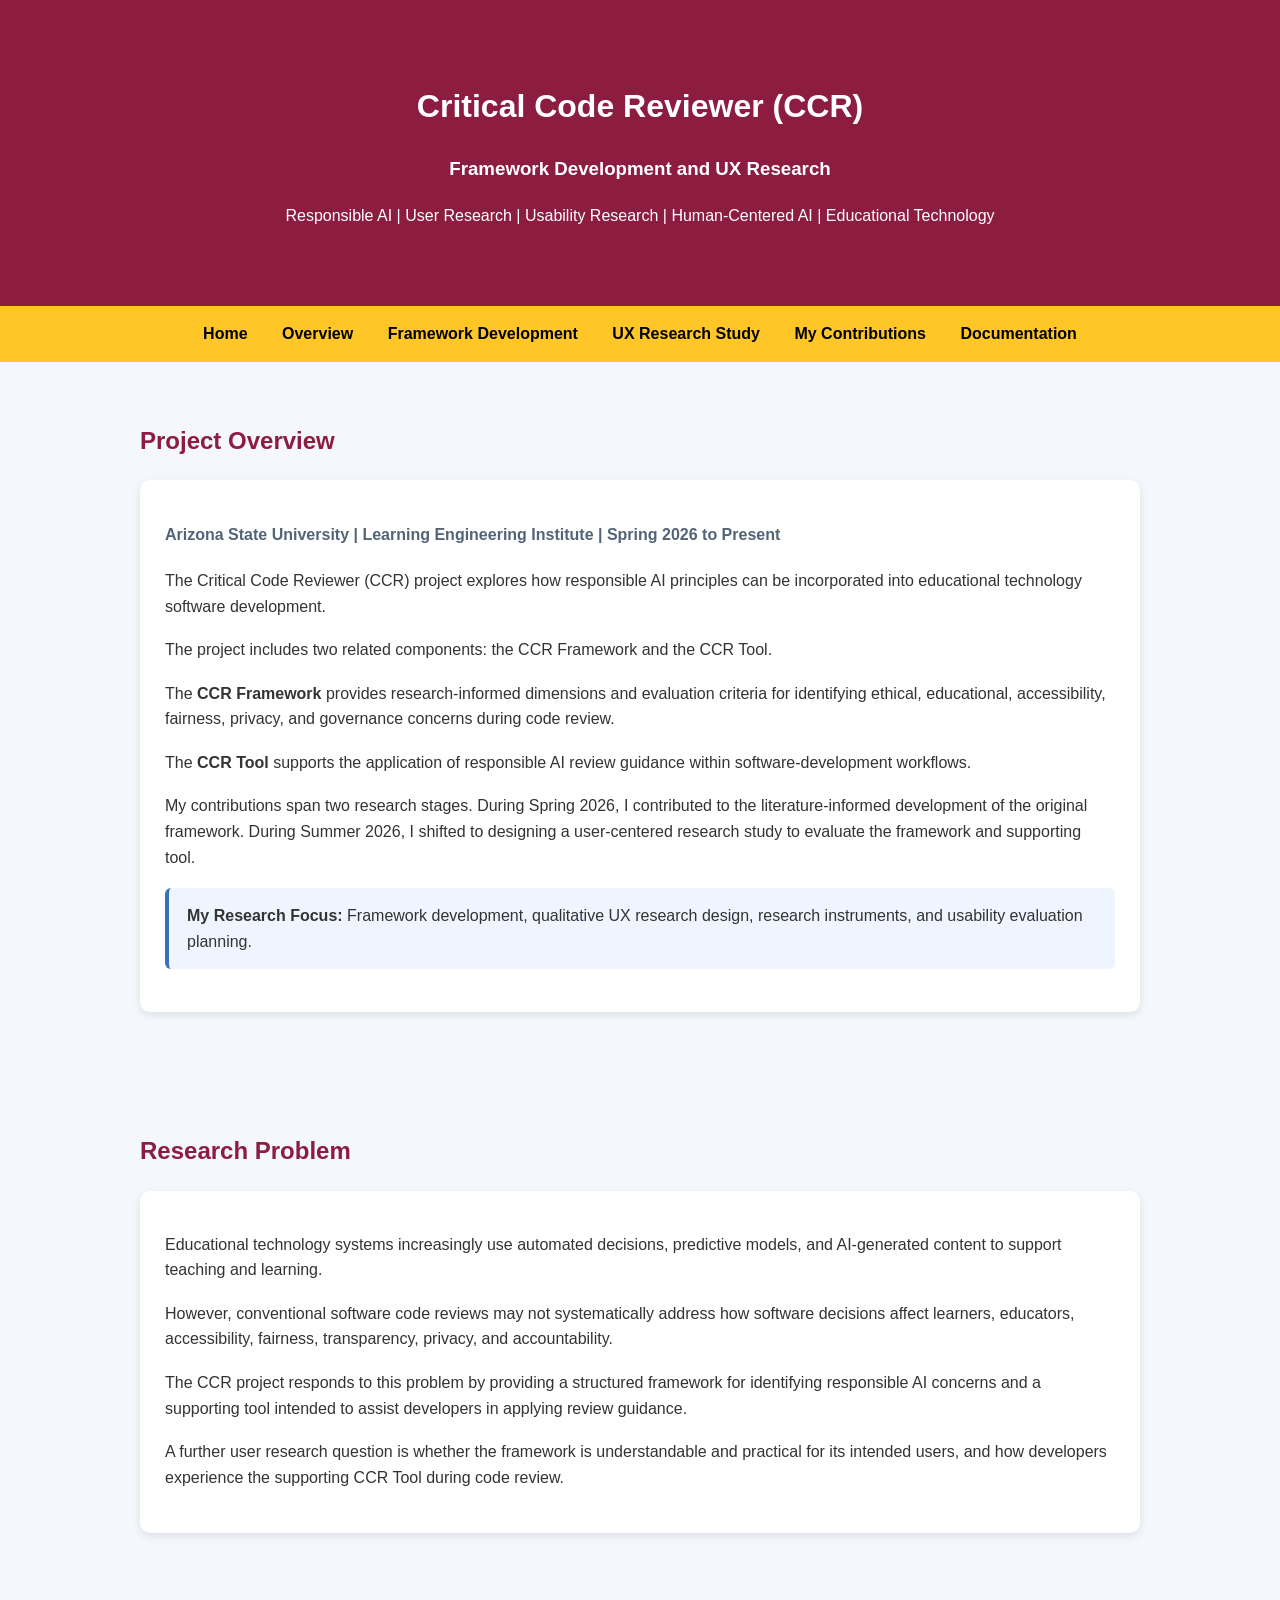
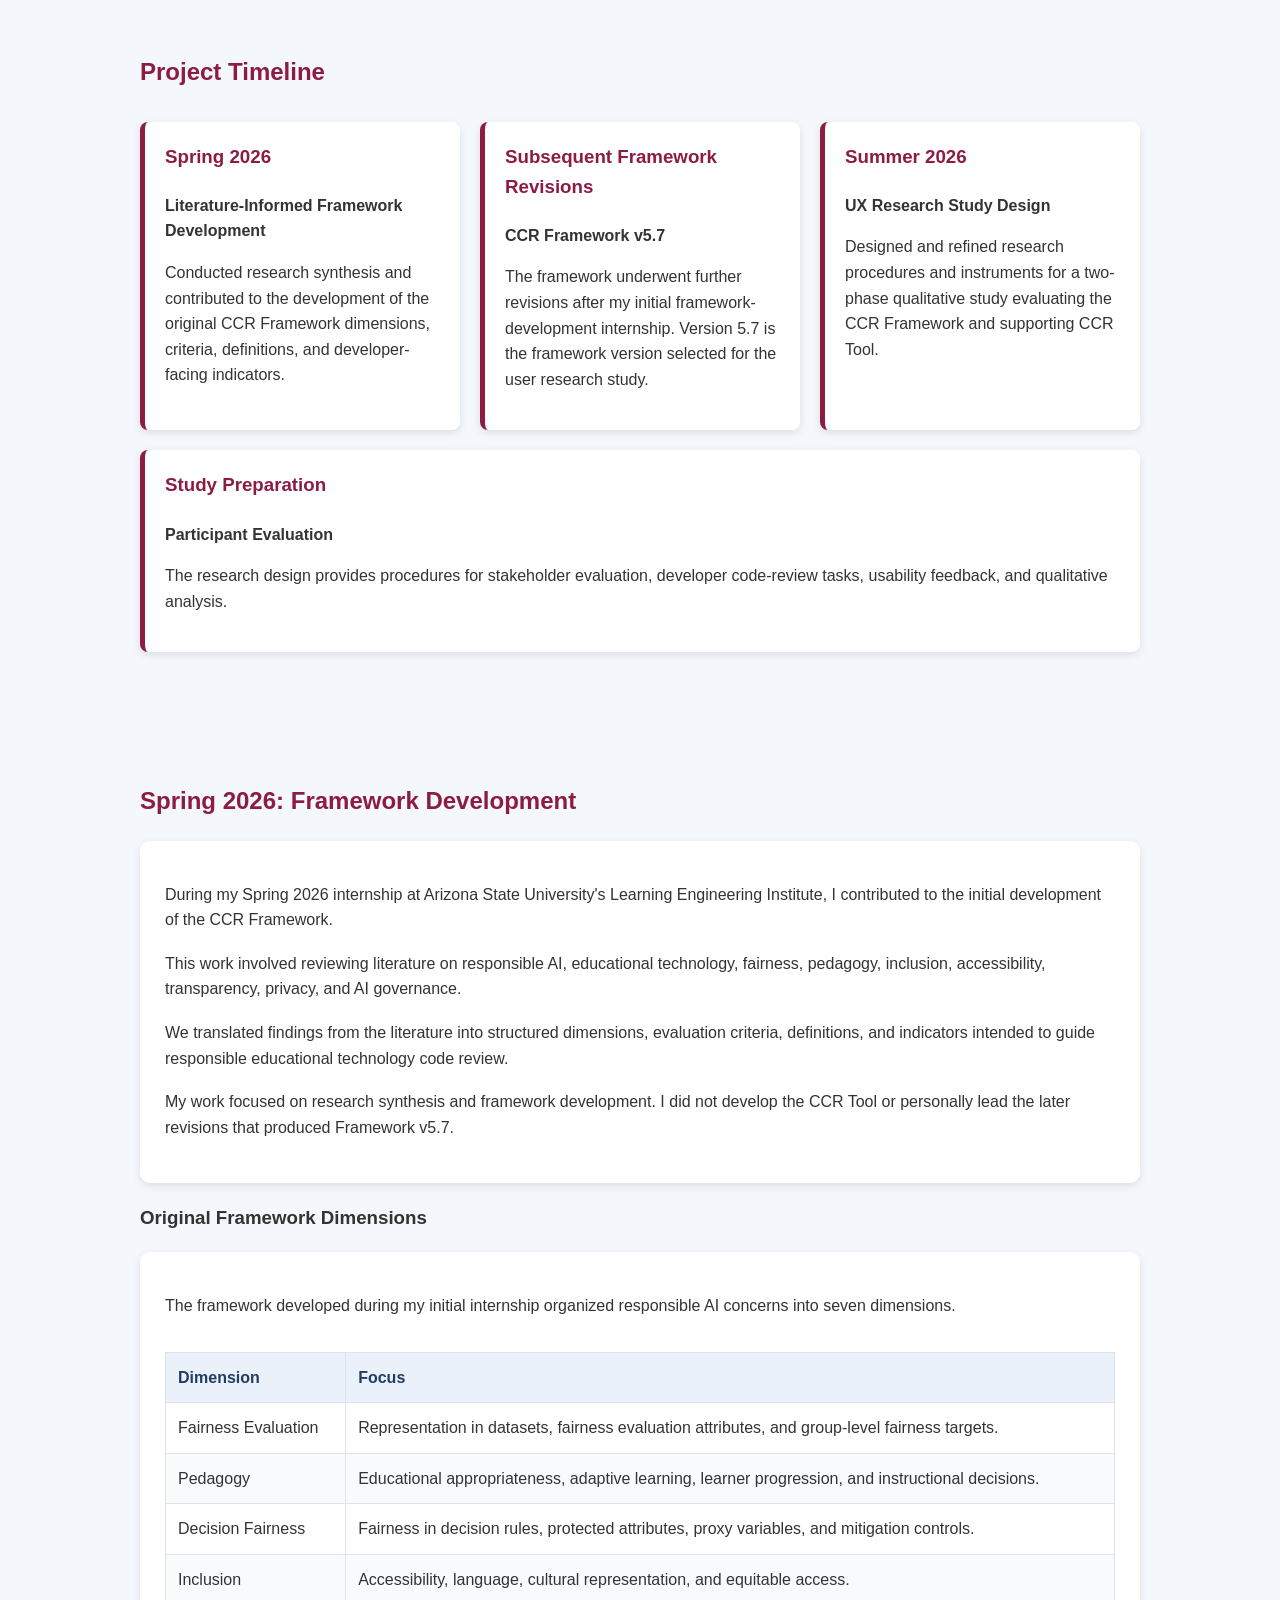
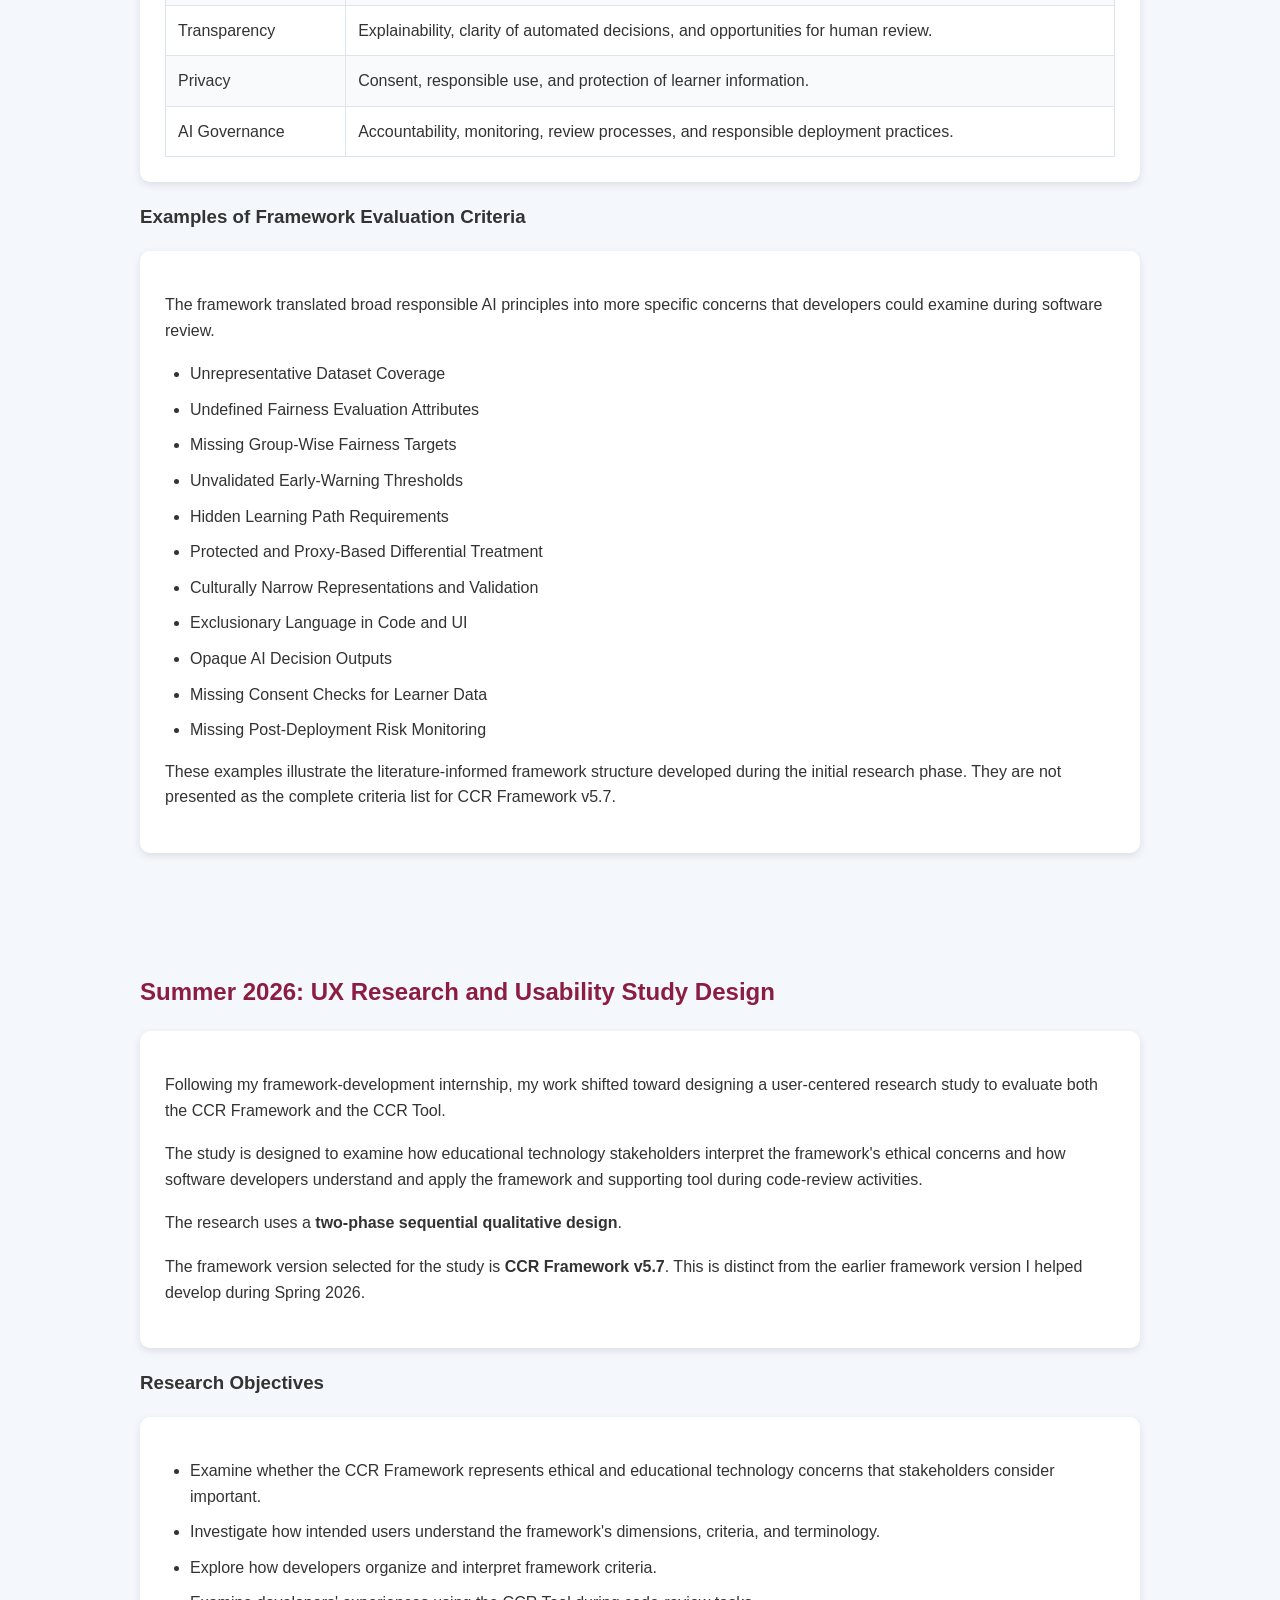
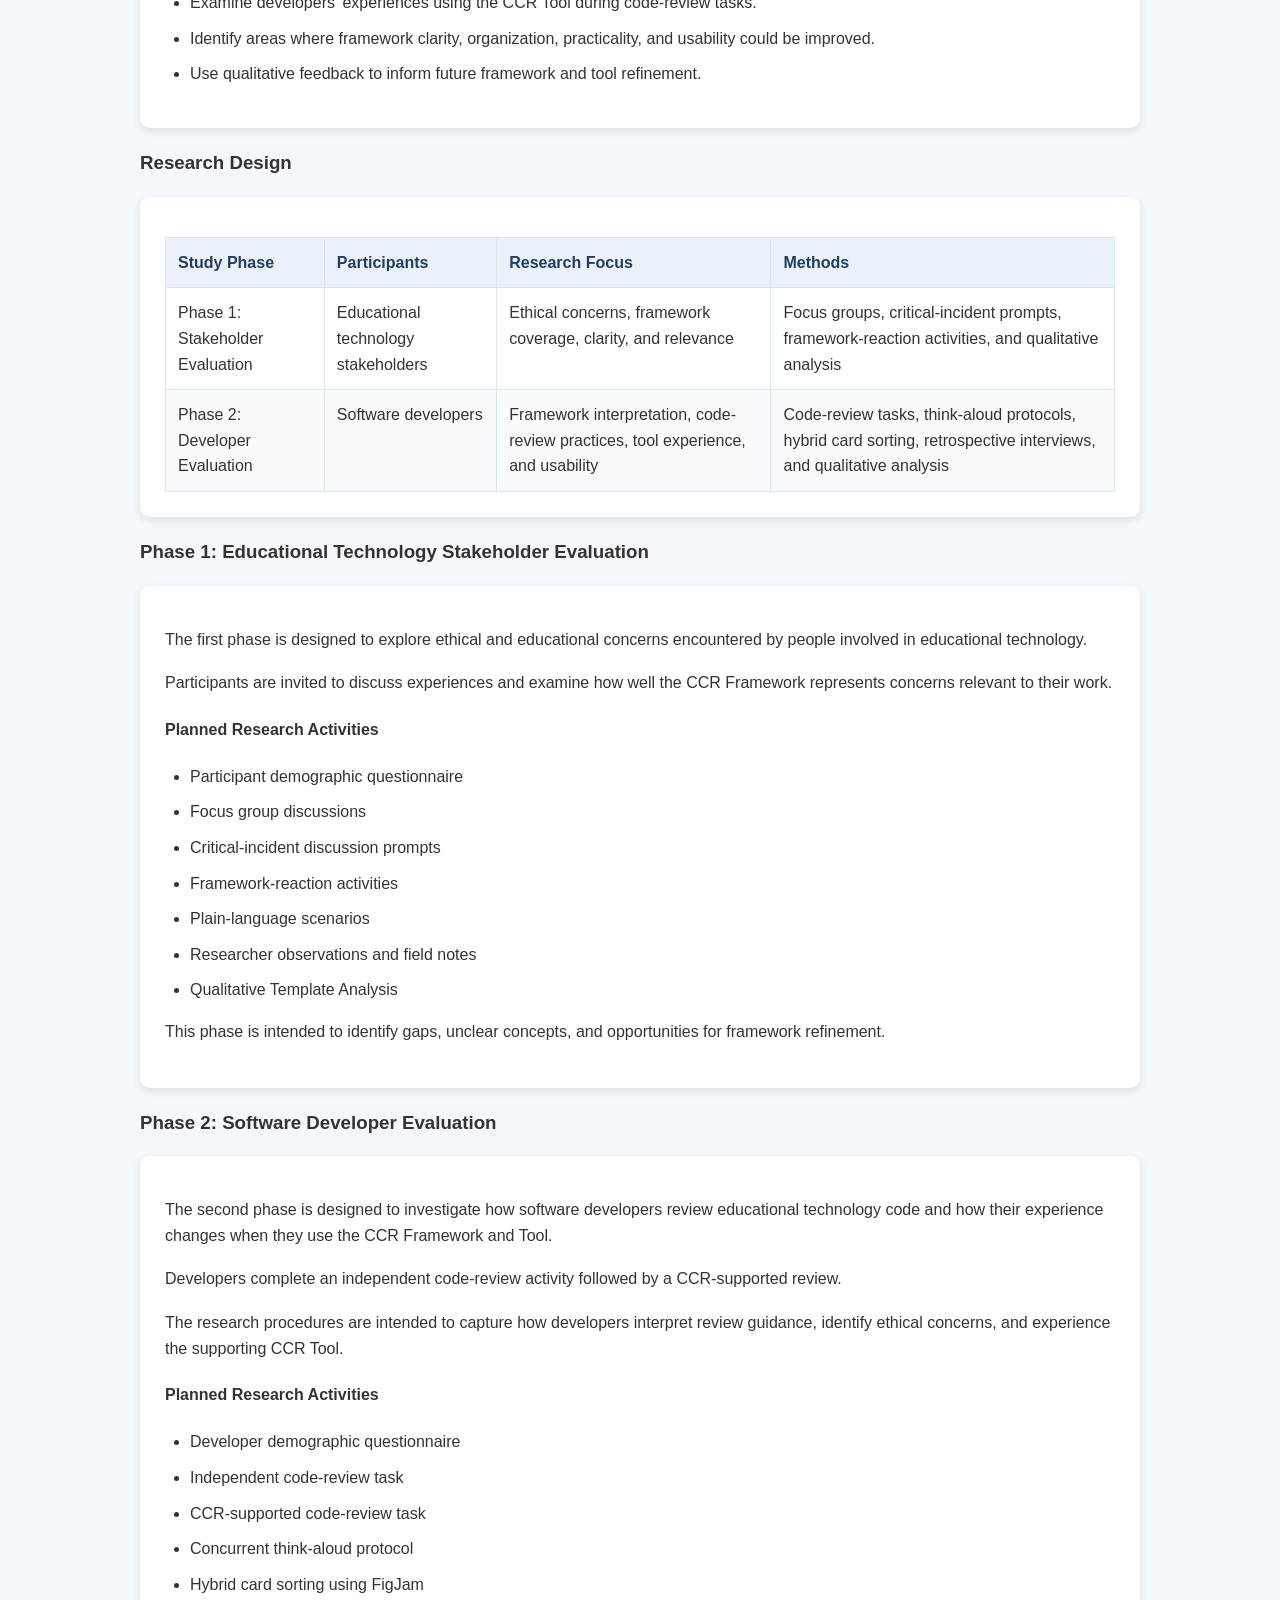
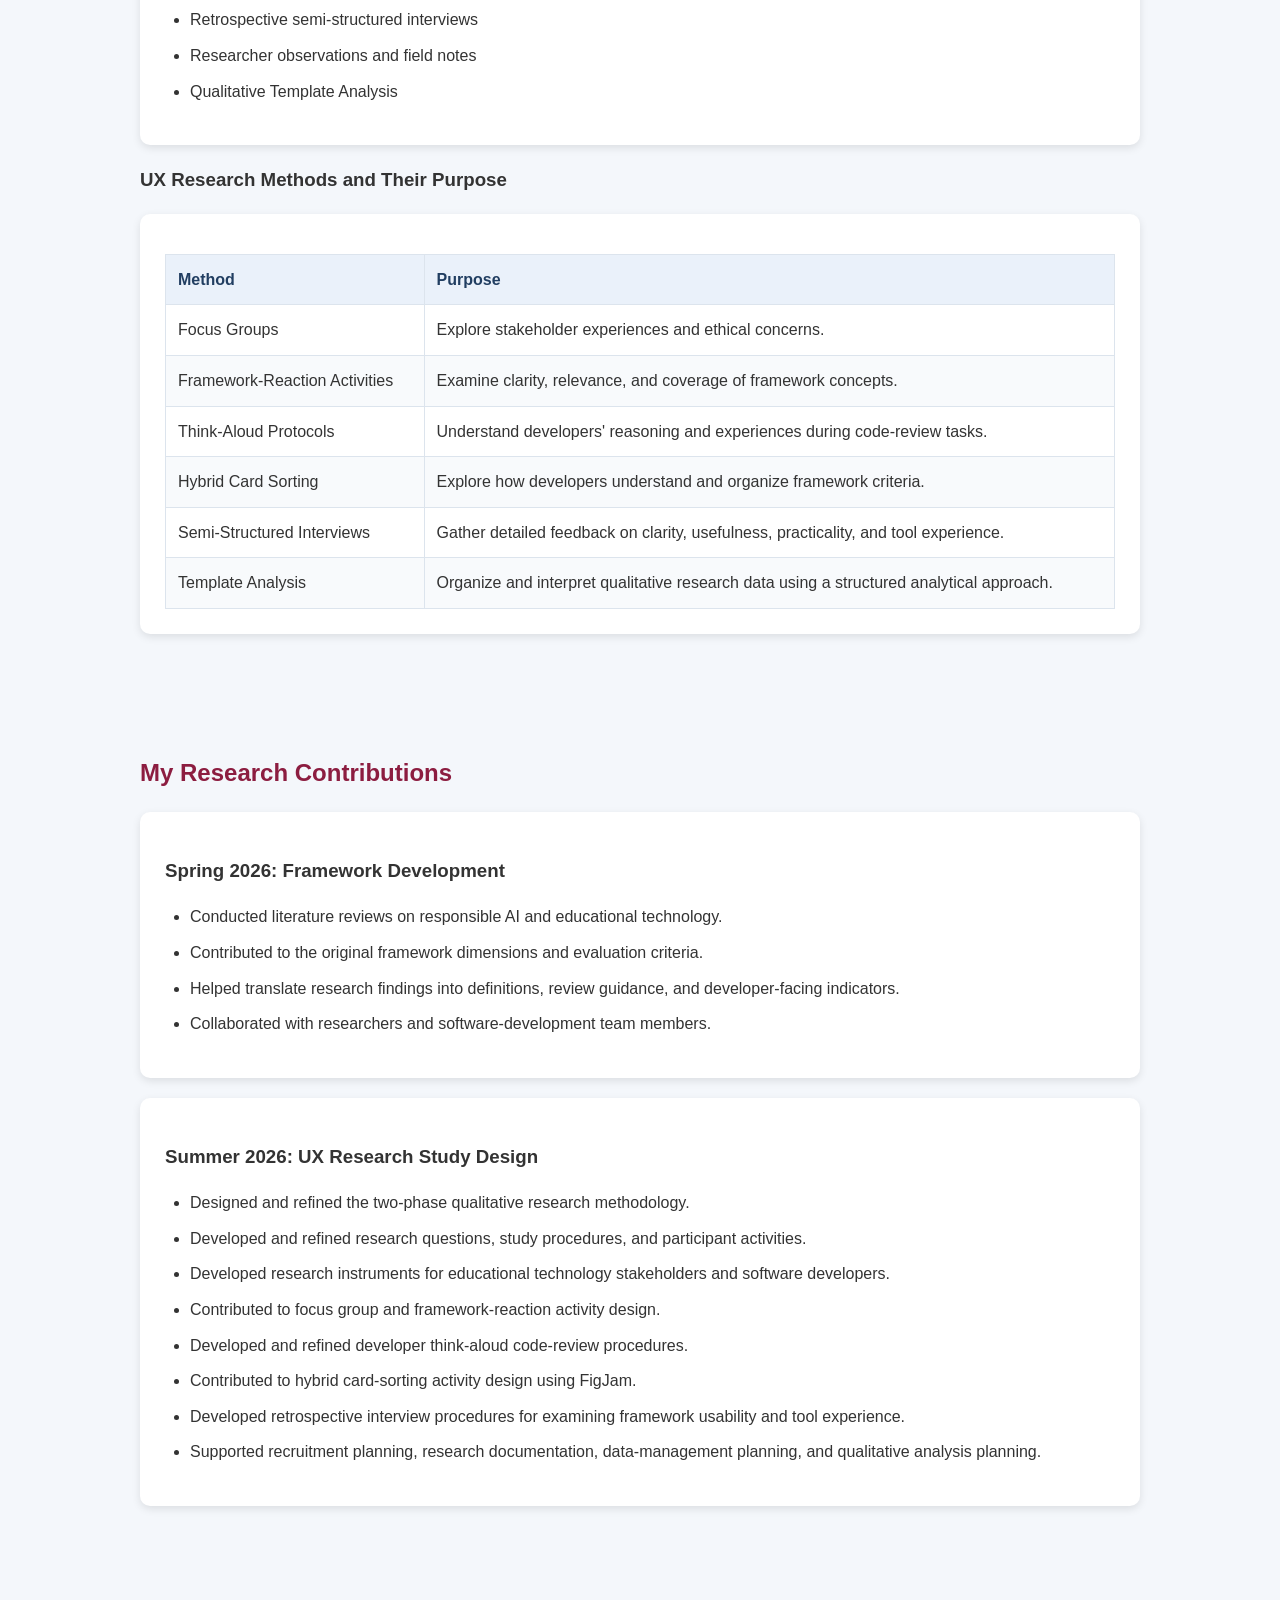
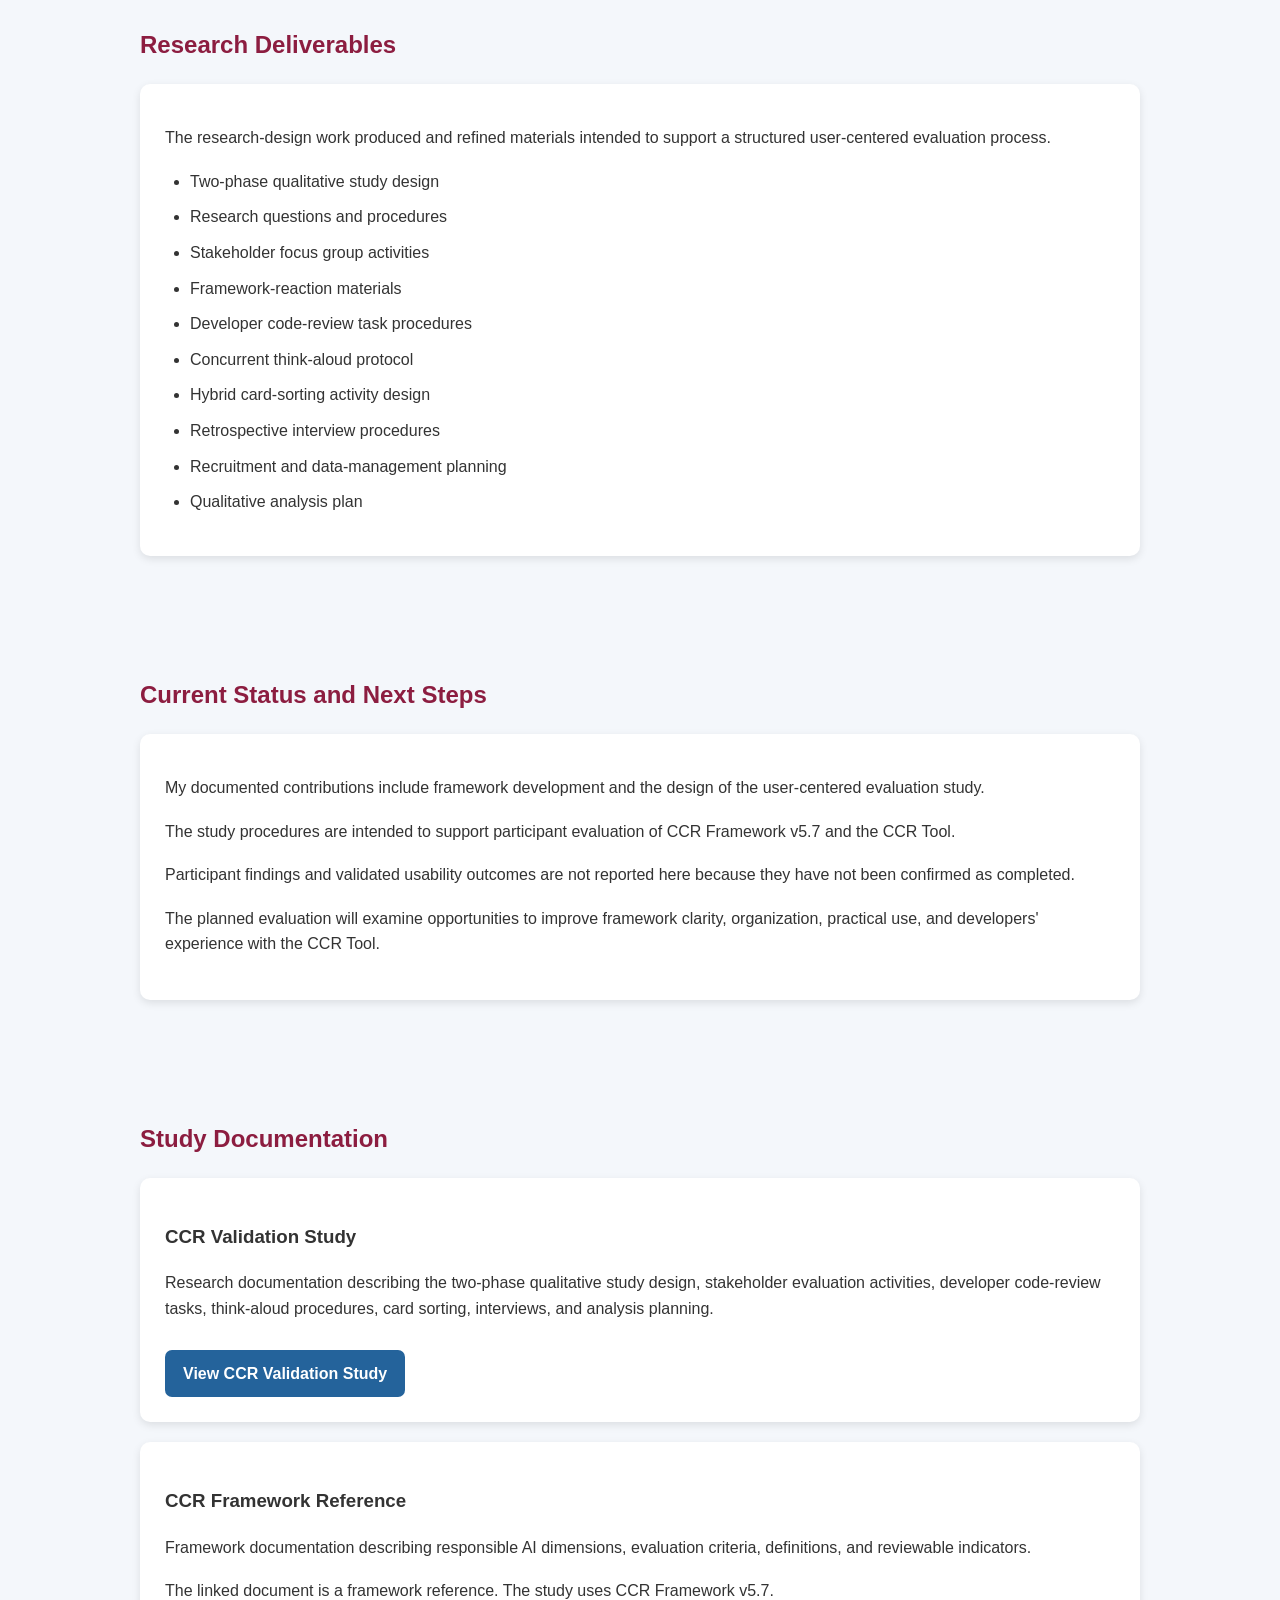
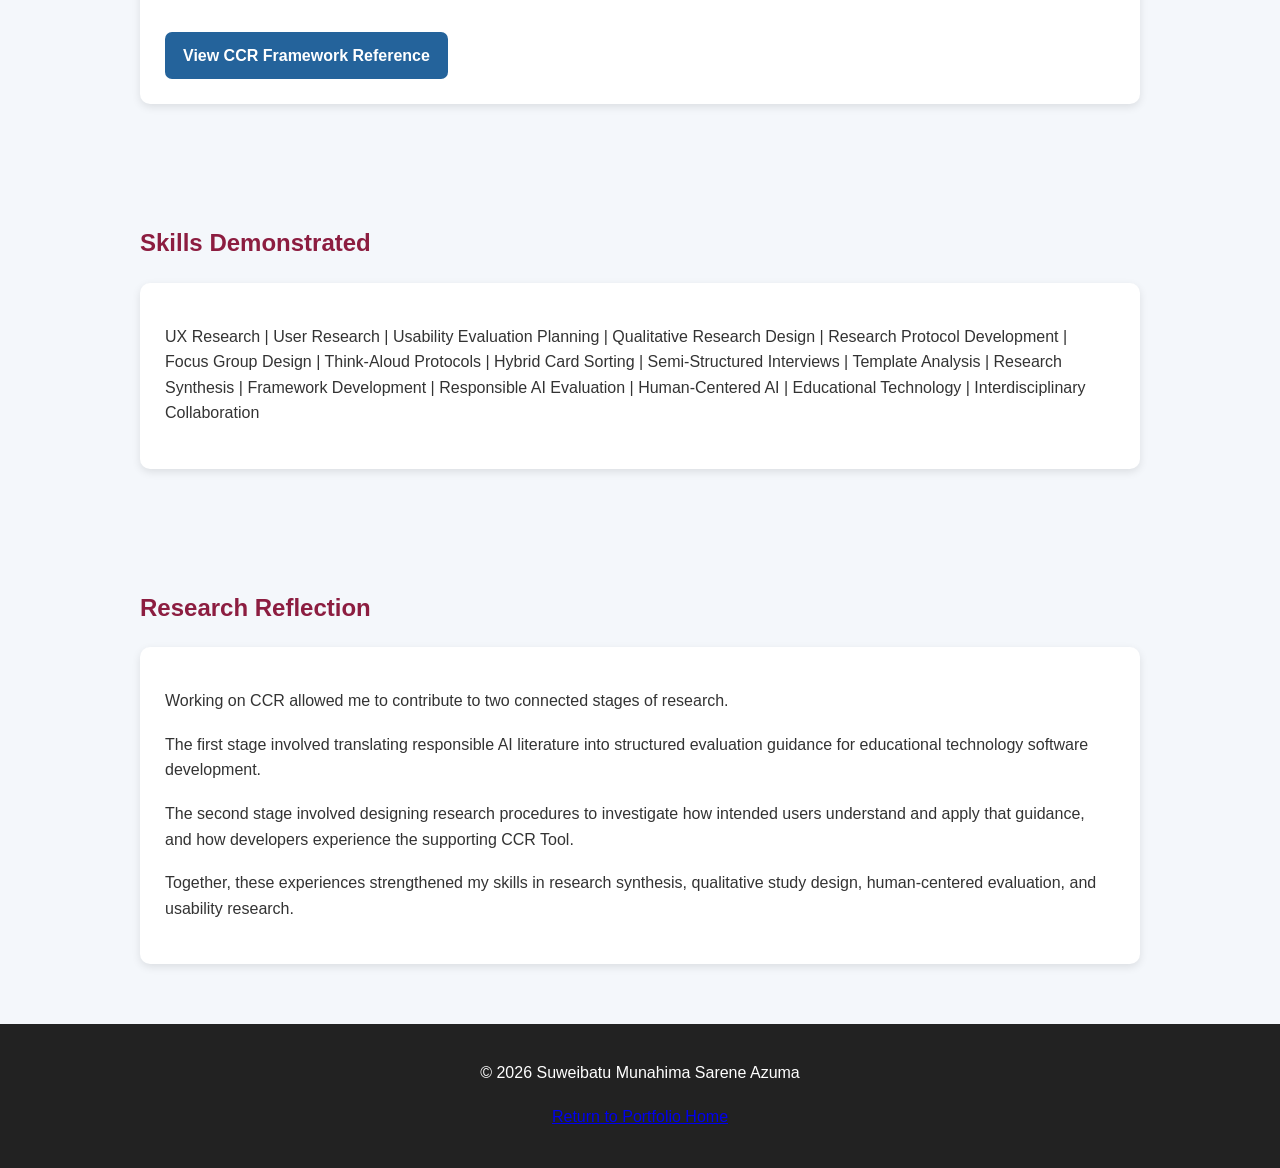
==== commit 68a729e4: "Update print statement from 'Hello' to 'Goodbye'" ====
--- a/ccr-framework.html
+++ b/ccr-framework.html
@@ -1,3 +1,4 @@
+
 <!DOCTYPE html>
 <html lang="en">
 
@@ -7,933 +8,1187 @@
 
     <meta
         name="description"
-        content="Critical Code Reviewer Framework research project focused on responsible AI, educational technology, fairness, accessibility, transparency, privacy, and AI governance."
+        content="Critical Code Reviewer research case study covering responsible AI framework development, UX research, usability evaluation planning, and human-centered evaluation of the CCR Framework and Tool."
     >
 
-    <title>Critical Code Reviewer Framework</title>
+    <title>Critical Code Reviewer | UX Research Portfolio</title>
 
     <link rel="stylesheet" href="style.css">
+
+    <style>
+        .project-meta {
+            color: #526477;
+            font-weight: 600;
+            line-height: 1.8;
+        }
+
+        .project-note {
+            background: #eef5ff;
+            border-left: 4px solid #3674b5;
+            padding: 15px 18px;
+            border-radius: 6px;
+            margin: 18px 0;
+        }
+
+        .research-table {
+            width: 100%;
+            border-collapse: collapse;
+            margin-top: 15px;
+        }
+
+        .research-table th,
+        .research-table td {
+            padding: 12px;
+            border: 1px solid #dce4ed;
+            text-align: left;
+            vertical-align: top;
+        }
+
+        .research-table th {
+            background: #eaf1fa;
+            color: #213e61;
+        }
+
+        .research-table tr:nth-child(even) {
+            background: #f8fafc;
+        }
+
+        .table-container {
+            overflow-x: auto;
+        }
+
+        .phase-label {
+            color: #24639b;
+            font-weight: 700;
+        }
+
+        .document-button {
+            display: inline-block;
+            padding: 11px 18px;
+            background: #24639b;
+            color: white;
+            text-decoration: none;
+            border-radius: 7px;
+            margin-top: 10px;
+        }
+
+        .document-button:hover {
+            background: #184b78;
+            color: white;
+        }
+    </style>
 </head>
 
 <body>
 
-<header>
-
-    <h1>Critical Code Reviewer (CCR) Framework</h1>
-
-    <p>
-        Responsible AI | Human-Centered AI | Educational Technology Research
-    </p>
+    <!-- HEADER -->
+
+    <header>
+
+        <h1>Critical Code Reviewer (CCR)</h1>
+
+        <h3>
+            Framework Development and UX Research
+        </h3>
+
+        <p>
+            Responsible AI | User Research | Usability Research |
+            Human-Centered AI | Educational Technology
+        </p>
+
+    </header>
+
+
+    <!-- NAVIGATION -->
 
     <nav>
         <a href="index.html">Home</a>
+        <a href="#overview">Overview</a>
+        <a href="#framework">Framework Development</a>
+        <a href="#study">UX Research Study</a>
+        <a href="#contributions">My Contributions</a>
+        <a href="#documentation">Documentation</a>
     </nav>
 
-</header>
-
-
-<main>
-
-<section>
-
-    <!-- ==========================================
-         Project Overview
-    =========================================== -->
-
-    <h2>Project Overview</h2>
-
-    <div class="card">
+
+    <main>
+
+        <!-- PROJECT OVERVIEW -->
+
+        <section id="overview">
+
+            <h2>Project Overview</h2>
+
+            <div class="card">
+
+                <p class="project-meta">
+                    Arizona State University |
+                    Learning Engineering Institute |
+                    Spring 2026 to Present
+                </p>
+
+                <p>
+                    The Critical Code Reviewer (CCR) project
+                    explores how responsible AI principles
+                    can be incorporated into educational
+                    technology software development.
+                </p>
+
+                <p>
+                    The project includes two related components:
+                    the CCR Framework and the CCR Tool.
+                </p>
+
+                <p>
+                    The <strong>CCR Framework</strong> provides
+                    research-informed dimensions and evaluation
+                    criteria for identifying ethical, educational,
+                    accessibility, fairness, privacy, and
+                    governance concerns during code review.
+                </p>
+
+                <p>
+                    The <strong>CCR Tool</strong> supports the
+                    application of responsible AI review
+                    guidance within software-development
+                    workflows.
+                </p>
+
+                <p>
+                    My contributions span two research stages.
+                    During Spring 2026, I contributed to the
+                    literature-informed development of the
+                    original framework. During Summer 2026,
+                    I shifted to designing a user-centered
+                    research study to evaluate the framework
+                    and supporting tool.
+                </p>
+
+                <div class="project-note">
+                    <strong>My Research Focus:</strong>
+                    Framework development, qualitative UX
+                    research design, research instruments,
+                    and usability evaluation planning.
+                </div>
+
+            </div>
+
+        </section>
+
+
+        <!-- RESEARCH PROBLEM -->
+
+        <section>
+
+            <h2>Research Problem</h2>
+
+            <div class="card">
+
+                <p>
+                    Educational technology systems increasingly
+                    use automated decisions, predictive models,
+                    and AI-generated content to support
+                    teaching and learning.
+                </p>
+
+                <p>
+                    However, conventional software code reviews
+                    may not systematically address how software
+                    decisions affect learners, educators,
+                    accessibility, fairness, transparency,
+                    privacy, and accountability.
+                </p>
+
+                <p>
+                    The CCR project responds to this problem
+                    by providing a structured framework
+                    for identifying responsible AI concerns
+                    and a supporting tool intended to assist
+                    developers in applying review guidance.
+                </p>
+
+                <p>
+                    A further user research question is
+                    whether the framework is understandable
+                    and practical for its intended users,
+                    and how developers experience the
+                    supporting CCR Tool during code review.
+                </p>
+
+            </div>
+
+        </section>
+
+
+        <!-- PROJECT TIMELINE -->
+
+        <section>
+
+            <h2>Project Timeline</h2>
+
+            <div class="timeline">
+
+                <div class="timeline-item">
+
+                    <h3>Spring 2026</h3>
+
+                    <h4>Literature-Informed Framework Development</h4>
+
+                    <p>
+                        Conducted research synthesis and
+                        contributed to the development
+                        of the original CCR Framework
+                        dimensions, criteria, definitions,
+                        and developer-facing indicators.
+                    </p>
+
+                </div>
+
+                <div class="timeline-item">
+
+                    <h3>Subsequent Framework Revisions</h3>
+
+                    <h4>CCR Framework v5.7</h4>
+
+                    <p>
+                        The framework underwent further
+                        revisions after my initial
+                        framework-development internship.
+                        Version 5.7 is the framework
+                        version selected for the
+                        user research study.
+                    </p>
+
+                </div>
+
+                <div class="timeline-item">
+
+                    <h3>Summer 2026</h3>
+
+                    <h4>UX Research Study Design</h4>
+
+                    <p>
+                        Designed and refined research
+                        procedures and instruments for
+                        a two-phase qualitative study
+                        evaluating the CCR Framework
+                        and supporting CCR Tool.
+                    </p>
+
+                </div>
+
+                <div class="timeline-item">
+
+                    <h3>Study Preparation</h3>
+
+                    <h4>Participant Evaluation</h4>
+
+                    <p>
+                        The research design provides
+                        procedures for stakeholder
+                        evaluation, developer code-review
+                        tasks, usability feedback,
+                        and qualitative analysis.
+                    </p>
+
+                </div>
+
+            </div>
+
+        </section>
+
+
+        <!-- FRAMEWORK DEVELOPMENT -->
+
+        <section id="framework">
+
+            <h2>Spring 2026: Framework Development</h2>
+
+            <div class="card">
+
+                <p>
+                    During my Spring 2026 internship
+                    at Arizona State University's
+                    Learning Engineering Institute,
+                    I contributed to the initial
+                    development of the CCR Framework.
+                </p>
+
+                <p>
+                    This work involved reviewing
+                    literature on responsible AI,
+                    educational technology, fairness,
+                    pedagogy, inclusion, accessibility,
+                    transparency, privacy, and
+                    AI governance.
+                </p>
+
+                <p>
+                    We translated findings from
+                    the literature into structured
+                    dimensions, evaluation criteria,
+                    definitions, and indicators
+                    intended to guide responsible
+                    educational technology code review.
+                </p>
+
+                <p>
+                    My work focused on research synthesis
+                    and framework development.
+                    I did not develop the CCR Tool
+                    or personally lead the later
+                    revisions that produced
+                    Framework v5.7.
+                </p>
+
+            </div>
+
+
+            <h3>Original Framework Dimensions</h3>
+
+            <div class="card">
+
+                <p>
+                    The framework developed during
+                    my initial internship organized
+                    responsible AI concerns into
+                    seven dimensions.
+                </p>
+
+                <div class="table-container">
+
+                    <table class="research-table">
+
+                        <thead>
+                            <tr>
+                                <th>Dimension</th>
+                                <th>Focus</th>
+                            </tr>
+                        </thead>
+
+                        <tbody>
+
+                            <tr>
+                                <td>Fairness Evaluation</td>
+                                <td>
+                                    Representation in datasets,
+                                    fairness evaluation attributes,
+                                    and group-level fairness targets.
+                                </td>
+                            </tr>
+
+                            <tr>
+                                <td>Pedagogy</td>
+                                <td>
+                                    Educational appropriateness,
+                                    adaptive learning,
+                                    learner progression,
+                                    and instructional decisions.
+                                </td>
+                            </tr>
+
+                            <tr>
+                                <td>Decision Fairness</td>
+                                <td>
+                                    Fairness in decision rules,
+                                    protected attributes,
+                                    proxy variables,
+                                    and mitigation controls.
+                                </td>
+                            </tr>
+
+                            <tr>
+                                <td>Inclusion</td>
+                                <td>
+                                    Accessibility, language,
+                                    cultural representation,
+                                    and equitable access.
+                                </td>
+                            </tr>
+
+                            <tr>
+                                <td>Transparency</td>
+                                <td>
+                                    Explainability, clarity
+                                    of automated decisions,
+                                    and opportunities for
+                                    human review.
+                                </td>
+                            </tr>
+
+                            <tr>
+                                <td>Privacy</td>
+                                <td>
+                                    Consent, responsible use,
+                                    and protection of
+                                    learner information.
+                                </td>
+                            </tr>
+
+                            <tr>
+                                <td>AI Governance</td>
+                                <td>
+                                    Accountability, monitoring,
+                                    review processes,
+                                    and responsible
+                                    deployment practices.
+                                </td>
+                            </tr>
+
+                        </tbody>
+
+                    </table>
+
+                </div>
+
+            </div>
+
+
+            <h3>Examples of Framework Evaluation Criteria</h3>
+
+            <div class="card">
+
+                <p>
+                    The framework translated broad
+                    responsible AI principles into
+                    more specific concerns that
+                    developers could examine
+                    during software review.
+                </p>
+
+                <ul>
+                    <li>Unrepresentative Dataset Coverage</li>
+                    <li>Undefined Fairness Evaluation Attributes</li>
+                    <li>Missing Group-Wise Fairness Targets</li>
+                    <li>Unvalidated Early-Warning Thresholds</li>
+                    <li>Hidden Learning Path Requirements</li>
+                    <li>Protected and Proxy-Based Differential Treatment</li>
+                    <li>Culturally Narrow Representations and Validation</li>
+                    <li>Exclusionary Language in Code and UI</li>
+                    <li>Opaque AI Decision Outputs</li>
+                    <li>Missing Consent Checks for Learner Data</li>
+                    <li>Missing Post-Deployment Risk Monitoring</li>
+                </ul>
+
+                <p>
+                    These examples illustrate
+                    the literature-informed framework
+                    structure developed during
+                    the initial research phase.
+                    They are not presented as
+                    the complete criteria list
+                    for CCR Framework v5.7.
+                </p>
+
+            </div>
+
+        </section>
+
+
+        <!-- UX RESEARCH STUDY -->
+
+        <section id="study">
+
+            <h2>Summer 2026: UX Research and Usability Study Design</h2>
+
+            <div class="card">
+
+                <p>
+                    Following my framework-development
+                    internship, my work shifted toward
+                    designing a user-centered research
+                    study to evaluate both the
+                    CCR Framework and the CCR Tool.
+                </p>
+
+                <p>
+                    The study is designed to examine
+                    how educational technology
+                    stakeholders interpret the
+                    framework's ethical concerns
+                    and how software developers
+                    understand and apply the framework
+                    and supporting tool during
+                    code-review activities.
+                </p>
+
+                <p>
+                    The research uses a
+                    <strong>two-phase sequential
+                    qualitative design</strong>.
+                </p>
+
+                <p>
+                    The framework version selected
+                    for the study is
+                    <strong>CCR Framework v5.7</strong>.
+                    This is distinct from the
+                    earlier framework version
+                    I helped develop during
+                    Spring 2026.
+                </p>
+
+            </div>
+
+
+            <!-- RESEARCH OBJECTIVES -->
+
+            <h3>Research Objectives</h3>
+
+            <div class="card">
+
+                <ul>
+
+                    <li>
+                        Examine whether the CCR Framework
+                        represents ethical and educational
+                        technology concerns that stakeholders
+                        consider important.
+                    </li>
+
+                    <li>
+                        Investigate how intended users
+                        understand the framework's
+                        dimensions, criteria,
+                        and terminology.
+                    </li>
+
+                    <li>
+                        Explore how developers organize
+                        and interpret framework criteria.
+                    </li>
+
+                    <li>
+                        Examine developers' experiences
+                        using the CCR Tool during
+                        code-review tasks.
+                    </li>
+
+                    <li>
+                        Identify areas where framework
+                        clarity, organization,
+                        practicality, and usability
+                        could be improved.
+                    </li>
+
+                    <li>
+                        Use qualitative feedback
+                        to inform future framework
+                        and tool refinement.
+                    </li>
+
+                </ul>
+
+            </div>
+
+
+            <!-- RESEARCH DESIGN -->
+
+            <h3>Research Design</h3>
+
+            <div class="card">
+
+                <div class="table-container">
+
+                    <table class="research-table">
+
+                        <thead>
+                            <tr>
+                                <th>Study Phase</th>
+                                <th>Participants</th>
+                                <th>Research Focus</th>
+                                <th>Methods</th>
+                            </tr>
+                        </thead>
+
+                        <tbody>
+
+                            <tr>
+                                <td>
+                                    Phase 1:
+                                    Stakeholder Evaluation
+                                </td>
+
+                                <td>
+                                    Educational technology
+                                    stakeholders
+                                </td>
+
+                                <td>
+                                    Ethical concerns,
+                                    framework coverage,
+                                    clarity, and relevance
+                                </td>
+
+                                <td>
+                                    Focus groups,
+                                    critical-incident prompts,
+                                    framework-reaction activities,
+                                    and qualitative analysis
+                                </td>
+                            </tr>
+
+                            <tr>
+                                <td>
+                                    Phase 2:
+                                    Developer Evaluation
+                                </td>
+
+                                <td>
+                                    Software developers
+                                </td>
+
+                                <td>
+                                    Framework interpretation,
+                                    code-review practices,
+                                    tool experience,
+                                    and usability
+                                </td>
+
+                                <td>
+                                    Code-review tasks,
+                                    think-aloud protocols,
+                                    hybrid card sorting,
+                                    retrospective interviews,
+                                    and qualitative analysis
+                                </td>
+                            </tr>
+
+                        </tbody>
+
+                    </table>
+
+                </div>
+
+            </div>
+
+
+            <!-- PHASE 1 -->
+
+            <h3>Phase 1: Educational Technology Stakeholder Evaluation</h3>
+
+            <div class="card">
+
+                <p>
+                    The first phase is designed
+                    to explore ethical and
+                    educational concerns encountered
+                    by people involved in
+                    educational technology.
+                </p>
+
+                <p>
+                    Participants are invited to
+                    discuss experiences and
+                    examine how well the CCR
+                    Framework represents concerns
+                    relevant to their work.
+                </p>
+
+                <h4>Planned Research Activities</h4>
+
+                <ul>
+                    <li>Participant demographic questionnaire</li>
+                    <li>Focus group discussions</li>
+                    <li>Critical-incident discussion prompts</li>
+                    <li>Framework-reaction activities</li>
+                    <li>Plain-language scenarios</li>
+                    <li>Researcher observations and field notes</li>
+                    <li>Qualitative Template Analysis</li>
+                </ul>
+
+                <p>
+                    This phase is intended to
+                    identify gaps, unclear concepts,
+                    and opportunities for
+                    framework refinement.
+                </p>
+
+            </div>
+
+
+            <!-- PHASE 2 -->
+
+            <h3>Phase 2: Software Developer Evaluation</h3>
+
+            <div class="card">
+
+                <p>
+                    The second phase is designed
+                    to investigate how software
+                    developers review educational
+                    technology code and how
+                    their experience changes
+                    when they use the CCR
+                    Framework and Tool.
+                </p>
+
+                <p>
+                    Developers complete an
+                    independent code-review
+                    activity followed by
+                    a CCR-supported review.
+                </p>
+
+                <p>
+                    The research procedures
+                    are intended to capture
+                    how developers interpret
+                    review guidance, identify
+                    ethical concerns, and
+                    experience the supporting
+                    CCR Tool.
+                </p>
+
+                <h4>Planned Research Activities</h4>
+
+                <ul>
+                    <li>Developer demographic questionnaire</li>
+                    <li>Independent code-review task</li>
+                    <li>CCR-supported code-review task</li>
+                    <li>Concurrent think-aloud protocol</li>
+                    <li>Hybrid card sorting using FigJam</li>
+                    <li>Retrospective semi-structured interviews</li>
+                    <li>Researcher observations and field notes</li>
+                    <li>Qualitative Template Analysis</li>
+                </ul>
+
+            </div>
+
+
+            <!-- METHODS -->
+
+            <h3>UX Research Methods and Their Purpose</h3>
+
+            <div class="card">
+
+                <div class="table-container">
+
+                    <table class="research-table">
+
+                        <thead>
+                            <tr>
+                                <th>Method</th>
+                                <th>Purpose</th>
+                            </tr>
+                        </thead>
+
+                        <tbody>
+
+                            <tr>
+                                <td>Focus Groups</td>
+                                <td>
+                                    Explore stakeholder
+                                    experiences and
+                                    ethical concerns.
+                                </td>
+                            </tr>
+
+                            <tr>
+                                <td>Framework-Reaction Activities</td>
+                                <td>
+                                    Examine clarity,
+                                    relevance, and
+                                    coverage of
+                                    framework concepts.
+                                </td>
+                            </tr>
+
+                            <tr>
+                                <td>Think-Aloud Protocols</td>
+                                <td>
+                                    Understand developers'
+                                    reasoning and
+                                    experiences during
+                                    code-review tasks.
+                                </td>
+                            </tr>
+
+                            <tr>
+                                <td>Hybrid Card Sorting</td>
+                                <td>
+                                    Explore how developers
+                                    understand and organize
+                                    framework criteria.
+                                </td>
+                            </tr>
+
+                            <tr>
+                                <td>Semi-Structured Interviews</td>
+                                <td>
+                                    Gather detailed
+                                    feedback on clarity,
+                                    usefulness, practicality,
+                                    and tool experience.
+                                </td>
+                            </tr>
+
+                            <tr>
+                                <td>Template Analysis</td>
+                                <td>
+                                    Organize and interpret
+                                    qualitative research
+                                    data using a structured
+                                    analytical approach.
+                                </td>
+                            </tr>
+
+                        </tbody>
+
+                    </table>
+
+                </div>
+
+            </div>
+
+        </section>
+
+
+        <!-- MY CONTRIBUTIONS -->
+
+        <section id="contributions">
+
+            <h2>My Research Contributions</h2>
+
+
+            <div class="card">
+
+                <h3>Spring 2026: Framework Development</h3>
+
+                <ul>
+
+                    <li>
+                        Conducted literature reviews
+                        on responsible AI and
+                        educational technology.
+                    </li>
+
+                    <li>
+                        Contributed to the original
+                        framework dimensions
+                        and evaluation criteria.
+                    </li>
+
+                    <li>
+                        Helped translate research
+                        findings into definitions,
+                        review guidance, and
+                        developer-facing indicators.
+                    </li>
+
+                    <li>
+                        Collaborated with researchers
+                        and software-development
+                        team members.
+                    </li>
+
+                </ul>
+
+            </div>
+
+
+            <div class="card">
+
+                <h3>Summer 2026: UX Research Study Design</h3>
+
+                <ul>
+
+                    <li>
+                        Designed and refined the
+                        two-phase qualitative
+                        research methodology.
+                    </li>
+
+                    <li>
+                        Developed and refined
+                        research questions,
+                        study procedures,
+                        and participant activities.
+                    </li>
+
+                    <li>
+                        Developed research instruments
+                        for educational technology
+                        stakeholders and
+                        software developers.
+                    </li>
+
+                    <li>
+                        Contributed to focus group
+                        and framework-reaction
+                        activity design.
+                    </li>
+
+                    <li>
+                        Developed and refined
+                        developer think-aloud
+                        code-review procedures.
+                    </li>
+
+                    <li>
+                        Contributed to hybrid
+                        card-sorting activity
+                        design using FigJam.
+                    </li>
+
+                    <li>
+                        Developed retrospective
+                        interview procedures
+                        for examining framework
+                        usability and tool experience.
+                    </li>
+
+                    <li>
+                        Supported recruitment planning,
+                        research documentation,
+                        data-management planning,
+                        and qualitative analysis planning.
+                    </li>
+
+                </ul>
+
+            </div>
+
+        </section>
+
+
+        <!-- RESEARCH DELIVERABLES -->
+
+        <section>
+
+            <h2>Research Deliverables</h2>
+
+            <div class="card">
+
+                <p>
+                    The research-design work
+                    produced and refined materials
+                    intended to support a
+                    structured user-centered
+                    evaluation process.
+                </p>
+
+                <ul>
+                    <li>Two-phase qualitative study design</li>
+                    <li>Research questions and procedures</li>
+                    <li>Stakeholder focus group activities</li>
+                    <li>Framework-reaction materials</li>
+                    <li>Developer code-review task procedures</li>
+                    <li>Concurrent think-aloud protocol</li>
+                    <li>Hybrid card-sorting activity design</li>
+                    <li>Retrospective interview procedures</li>
+                    <li>Recruitment and data-management planning</li>
+                    <li>Qualitative analysis plan</li>
+                </ul>
+
+            </div>
+
+        </section>
+
+
+        <!-- CURRENT STATUS -->
+
+        <section>
+
+            <h2>Current Status and Next Steps</h2>
+
+            <div class="card">
+
+                <p>
+                    My documented contributions
+                    include framework development
+                    and the design of the
+                    user-centered evaluation study.
+                </p>
+
+                <p>
+                    The study procedures are
+                    intended to support participant
+                    evaluation of CCR Framework
+                    v5.7 and the CCR Tool.
+                </p>
+
+                <p>
+                    Participant findings and
+                    validated usability outcomes
+                    are not reported here because
+                    they have not been confirmed
+                    as completed.
+                </p>
+
+                <p>
+                    The planned evaluation will
+                    examine opportunities to
+                    improve framework clarity,
+                    organization, practical use,
+                    and developers' experience
+                    with the CCR Tool.
+                </p>
+
+            </div>
+
+        </section>
+
+
+        <!-- DOCUMENTATION -->
+
+        <section id="documentation">
+
+            <h2>Study Documentation</h2>
+
+            <div class="card">
+
+                <h3>CCR Validation Study</h3>
+
+                <p>
+                    Research documentation describing
+                    the two-phase qualitative
+                    study design, stakeholder
+                    evaluation activities,
+                    developer code-review tasks,
+                    think-aloud procedures,
+                    card sorting, interviews,
+                    and analysis planning.
+                </p>
+
+                <a
+                    class="document-button"
+                    href="documents/CCR_Validation_Study.pdf"
+                    target="_blank"
+                    rel="noopener noreferrer"
+                >
+                    View CCR Validation Study
+                </a>
+
+            </div>
+
+
+            <div class="card">
+
+                <h3>CCR Framework Reference</h3>
+
+                <p>
+                    Framework documentation
+                    describing responsible AI
+                    dimensions, evaluation criteria,
+                    definitions, and
+                    reviewable indicators.
+                </p>
+
+                <p>
+                    The linked document is
+                    a framework reference.
+                    The study uses CCR
+                    Framework v5.7.
+                </p>
+
+                <a
+                    class="document-button"
+                    href="documents/CCR_Framework.pdf.pdf"
+                    target="_blank"
+                    rel="noopener noreferrer"
+                >
+                    View CCR Framework Reference
+                </a>
+
+            </div>
+
+        </section>
+
+
+        <!-- SKILLS -->
+
+        <section>
+
+            <h2>Skills Demonstrated</h2>
+
+            <div class="card">
+
+                <p>
+                    UX Research | User Research |
+                    Usability Evaluation Planning |
+                    Qualitative Research Design |
+                    Research Protocol Development |
+                    Focus Group Design |
+                    Think-Aloud Protocols |
+                    Hybrid Card Sorting |
+                    Semi-Structured Interviews |
+                    Template Analysis |
+                    Research Synthesis |
+                    Framework Development |
+                    Responsible AI Evaluation |
+                    Human-Centered AI |
+                    Educational Technology |
+                    Interdisciplinary Collaboration
+                </p>
+
+            </div>
+
+        </section>
+
+
+        <!-- PROJECT REFLECTION -->
+
+        <section>
+
+            <h2>Research Reflection</h2>
+
+            <div class="card">
+
+                <p>
+                    Working on CCR allowed me
+                    to contribute to two connected
+                    stages of research.
+                </p>
+
+                <p>
+                    The first stage involved
+                    translating responsible AI
+                    literature into structured
+                    evaluation guidance for
+                    educational technology
+                    software development.
+                </p>
+
+                <p>
+                    The second stage involved
+                    designing research procedures
+                    to investigate how intended
+                    users understand and apply
+                    that guidance, and how
+                    developers experience
+                    the supporting CCR Tool.
+                </p>
+
+                <p>
+                    Together, these experiences
+                    strengthened my skills
+                    in research synthesis,
+                    qualitative study design,
+                    human-centered evaluation,
+                    and usability research.
+                </p>
+
+            </div>
+
+        </section>
+
+    </main>
+
+
+    <!-- FOOTER -->
+
+    <footer>
 
         <p>
-            The <strong>Critical Code Reviewer (CCR) Framework</strong> is a
-            responsible AI initiative designed to help educational technology
-            developers identify potential fairness, pedagogy, decision fairness,
-            inclusion, transparency, privacy, and AI governance concerns during
-            software development and code review.
+            &copy; 2026 Suweibatu Munahima Sarene Azuma
         </p>
 
         <p>
-            Traditional code-review tools often focus primarily on functionality,
-            performance, security, and maintainability. CCR extends this process
-            by evaluating code through a human-centered and ethical lens, helping
-            developers consider how software decisions may affect diverse learner
-            populations.
+            <a href="index.html">Return to Portfolio Home</a>
         </p>
 
-        <p>
-            The project was developed within the
-            <strong>Arizona State University Learning Engineering Institute</strong>
-            to support the creation of more equitable, inclusive, transparent,
-            accountable, and learner-centered educational technologies.
-        </p>
-
-    </div>
-
-
-    <!-- ==========================================
-         Problem Statement
-    =========================================== -->
-
-    <h2>Problem Statement</h2>
-
-    <div class="card">
-
-        <p>
-            Educational technologies increasingly influence learning experiences,
-            recommendations, assessments, progression decisions, student-support
-            interventions, and access to educational opportunities. However, many
-            software-development workflows do not systematically evaluate the
-            ethical, educational, and social implications of code before deployment.
-        </p>
-
-        <p>
-            CCR addresses this gap by translating responsible AI, inclusive-design,
-            accessibility, and educational principles into practical dimensions,
-            criteria, definitions, and reviewable indicators that developers can
-            apply during code review.
-        </p>
-
-    </div>
-
-
-    <!-- ==========================================
-         Project Goals
-    =========================================== -->
-
-    <h2>Project Goals</h2>
-
-    <div class="card">
-
-        <ul>
-
-            <li>
-                Develop an evidence-informed framework for ethical and
-                responsible code review.
-            </li>
-
-            <li>
-                Translate responsible AI principles into practical guidance
-                for software developers.
-            </li>
-
-            <li>
-                Support inclusive and equitable educational technology
-                development.
-            </li>
-
-            <li>
-                Help developers identify fairness, pedagogy, accessibility,
-                transparency, privacy, learner-impact, and AI governance
-                risks in code.
-            </li>
-
-            <li>
-                Support the development of an AI-assisted code-review tool
-                for educational technology contexts.
-            </li>
-
-            <li>
-                Validate and refine the framework using feedback from
-                educational technology stakeholders and software developers.
-            </li>
-
-        </ul>
-
-    </div>
-
-
-    <!-- ==========================================
-         Project Timeline
-    =========================================== -->
-
-    <h2>Project Timeline</h2>
-
-    <div class="timeline">
-
-        <div class="timeline-item">
-
-            <h3>Spring 2026</h3>
-            <h4>Framework Development</h4>
-
-            <p>
-                Conducted literature reviews, developed responsible AI
-                dimensions and review criteria, and contributed to the first
-                version of the Critical Code Reviewer Framework.
-            </p>
-
-        </div>
-
-
-        <div class="timeline-item">
-
-            <h3>Summer 2026–Present</h3>
-            <h4>User-Centered Framework Validation</h4>
-
-            <p>
-                Designing a two-phase sequential qualitative study to evaluate
-                and refine the framework through educational technology
-                stakeholder focus groups, framework-reaction activities,
-                developer code review, think-aloud protocols, hybrid card
-                sorting, and retrospective interviews.
-            </p>
-
-        </div>
-
-
-        <div class="timeline-item">
-
-            <h3>Planned Outcome</h3>
-            <h4>CCR Version 3.0</h4>
-
-            <p>
-                Validation findings will inform refinement of the framework
-                and support the development of an improved version for
-                responsible educational technology code review.
-            </p>
-
-        </div>
-
-    </div>
-
-
-    <!-- ==========================================
-         Project Phases
-    =========================================== -->
-
-    <h2>Project Phases</h2>
-
-
-    <div class="card">
-
-        <h3>Phase 1: CCR Framework Development — Spring 2026</h3>
-
-        <p>
-            During my Spring 2026 internship with the Arizona State University
-            Learning Engineering Institute, I contributed to the development
-            of the initial Critical Code Reviewer Framework.
-        </p>
-
-        <p>
-            This phase focused on reviewing research related to responsible AI,
-            educational technology, fairness, accessibility, inclusion,
-            transparency, privacy, pedagogy, AI governance, and human-centered
-            software design.
-        </p>
-
-        <p>
-            Findings from the literature were translated into practical
-            framework dimensions, review criteria, definitions, simple
-            explanations, and developer-facing indicators.
-        </p>
-
-        <p>
-            The initial framework established a structured approach for
-            examining the ethical, educational, and learner-centered
-            implications of educational software during code review.
-        </p>
-
-    </div>
-
-
-    <div class="card">
-
-        <h3>Phase 2: CCR Framework Validation — Summer 2026–Present</h3>
-
-        <p>
-            During the Summer 2026 research phase, I am contributing to the
-            design of a user-centered validation study to evaluate and refine
-            the CCR Framework using feedback from educational technology
-            stakeholders and software developers.
-        </p>
-
-        <p>
-            The study examines how well the framework addresses concerns
-            related to fairness, accessibility, inclusion, equity,
-            transparency, privacy, accountability, trust, pedagogy, and
-            responsible AI governance.
-        </p>
-
-        <p>
-            It also evaluates whether developers perceive the framework as
-            clear, useful, complete, practical, and usable during code review.
-        </p>
-
-    </div>
-
-
-    <!-- ==========================================
-         Framework Dimensions
-    =========================================== -->
-
-    <h2>Framework Dimensions and Evaluation Criteria</h2>
-
-    <p>
-        The CCR Framework currently includes seven dimensions containing
-        both code-level and process-level evaluation criteria.
-    </p>
-
-
-    <!-- Fairness Evaluation -->
-
-    <div class="card">
-
-        <h3>Fairness Evaluation</h3>
-
-        <h4>Fair &amp; Representative Training Data Assurance</h4>
-
-        <p>
-            Addresses problems in data selection, fairness-group definitions,
-            group-level targets, and the thresholds used to evaluate fairness.
-            This dimension focuses on how fairness is measured before examining
-            later decision behavior.
-        </p>
-
-        <h4>Evaluation Criteria</h4>
-
-        <ul>
-            <li>Unrepresentative Dataset Coverage</li>
-            <li>Undefined Fairness Evaluation Attributes</li>
-            <li>Missing Group-Wise Fairness Targets</li>
-        </ul>
-
-    </div>
-
-
-    <!-- Pedagogy -->
-
-    <div class="card">
-
-        <h3>Pedagogy</h3>
-
-        <h4>
-            Adaptive Fairness &amp; Transparent Learner Progression Integrity
-        </h4>
-
-        <p>
-            Addresses situations where automation, predictions, and adaptive
-            decisions do not align with educational purpose or remove necessary
-            human judgment. This dimension focuses on learning quality, learner
-            progression, and appropriate educational use.
-        </p>
-
-        <h4>Evaluation Criteria</h4>
-
-        <ul>
-            <li>Unvalidated Early-Warning Thresholds</li>
-            <li>Persistent Negative State</li>
-            <li>Hidden Learning Path Requirements</li>
-            <li>Pedagogically Unconstrained Adaptation</li>
-        </ul>
-
-    </div>
-
-
-    <!-- Decision Fairness -->
-
-    <div class="card">
-
-        <h3>Decision Fairness</h3>
-
-        <h4>
-            Protected Attribute Governance &amp; Validated Fairness Enforcement
-        </h4>
-
-        <p>
-            Addresses problems in decision rules, model behavior,
-            proxy-variable use, protected-attribute handling, and fairness
-            controls that influence how learners are treated. This dimension
-            focuses on the decision path itself.
-        </p>
-
-        <h4>Evaluation Criteria</h4>
-
-        <ul>
-            <li>Protected and Proxy-Based Differential Treatment</li>
-            <li>Unvalidated Fairness Mitigations</li>
-            <li>Unenforced Protected-Attribute Separation</li>
-        </ul>
-
-    </div>
-
-
-    <!-- Inclusion -->
-
-    <div class="card">
-
-        <h3>Inclusion</h3>
-
-        <h4>
-            Cultural &amp; Accessibility Equity in Design and Code
-        </h4>
-
-        <p>
-            Addresses design and code decisions that may exclude learners
-            through interface language, validation rules, navigation,
-            defaults, disability access barriers, device requirements,
-            connectivity assumptions, or culturally narrow representations.
-        </p>
-
-        <h4>Evaluation Criteria</h4>
-
-        <ul>
-            <li>Culturally Narrow Representations and Validation</li>
-            <li>Exclusionary Language in Code and UI</li>
-            <li>Excluding Access Assumptions</li>
-        </ul>
-
-    </div>
-
-
-    <!-- Transparency -->
-
-    <div class="card">
-
-        <h3>Transparency</h3>
-
-        <h4>
-            Transparent, Explainable, Validated &amp; Human-Supervised AI
-            Decisioning
-        </h4>
-
-        <p>
-            Addresses problems in explanations, labels, analytics language,
-            prediction use, and result framing that make system behavior
-            difficult to understand or easy to misinterpret.
-        </p>
-
-        <p>
-            It also examines whether people can review, challenge, override,
-            or provide context for consequential algorithmic decisions.
-        </p>
-
-        <h4>Evaluation Criteria</h4>
-
-        <ul>
-            <li>Opaque AI Decision Outputs</li>
-            <li>Causal Overclaiming in Analytics</li>
-            <li>Mismatched Prediction Validation and Use</li>
-            <li>
-                Unidirectional Algorithmic Decisions Without Educator
-                Contestability
-            </li>
-            <li>Automation Without Review Safeguards</li>
-        </ul>
-
-    </div>
-
-
-    <!-- Privacy -->
-
-    <div class="card">
-
-        <h3>Privacy</h3>
-
-        <p>
-            Addresses problems related to the consent, access, use, retention,
-            sharing, and protection of learner information. This dimension
-            focuses on the safe and respectful handling of personal and
-            educational data.
-        </p>
-
-        <h4>Evaluation Criterion</h4>
-
-        <ul>
-            <li>Missing Consent Checks for Learner Data</li>
-        </ul>
-
-    </div>
-
-
-    <!-- AI Governance -->
-
-    <div class="card">
-
-        <h3>AI Governance</h3>
-
-        <p>
-            Addresses problems in review gates, release control, monitoring,
-            accountability, fairness validation, and ongoing checks for
-            AI-related software changes. This dimension focuses on managing
-            AI risk throughout development, deployment, and continued use.
-        </p>
-
-        <h4>Evaluation Criteria</h4>
-
-        <ul>
-            <li>Unenforced High-Risk AI Release Gates</li>
-            <li>Missing Post-Deployment Risk Monitoring</li>
-
-            <li>
-                Missing Fairness Review and Validation for
-                Student-Affecting Changes
-            </li>
-
-            <li>
-                Missing Bias Review for AI-Assisted Code
-            </li>
-
-            <li>
-                Missing Bias Regression Checks for AI-Generated Code
-            </li>
-
-            <li>Missing User-Need Traceability</li>
-            <li>Untracked Fairness Mitigation Outcomes</li>
-        </ul>
-
-    </div>
-
-
-    <!-- ==========================================
-         Spring Contributions
-    =========================================== -->
-
-    <h2>My Spring 2026 Contributions</h2>
-
-    <div class="card">
-
-        <ul>
-
-            <li>
-                Conducted literature reviews on responsible AI, educational
-                technology, fairness, accessibility, inclusive design, and
-                human-centered software development.
-            </li>
-
-            <li>
-                Contributed to the development and refinement of the CCR
-                Framework dimensions.
-            </li>
-
-            <li>
-                Supported the translation of research findings into practical
-                review criteria, definitions, simple explanations, and
-                developer-facing indicators.
-            </li>
-
-            <li>
-                Contributed to criteria addressing fairness, pedagogy,
-                decision fairness, inclusion, transparency, privacy, and
-                AI governance.
-            </li>
-
-            <li>
-                Participated in interdisciplinary collaboration with
-                researchers, designers, and software engineers.
-            </li>
-
-            <li>
-                Supported planning for framework validation and
-                user-centered evaluation.
-            </li>
-
-        </ul>
-
-    </div>
-
-
-    <!-- ==========================================
-         Framework Validation Study
-    =========================================== -->
-
-    <h2>Framework Validation Study — Summer 2026–Present</h2>
-
-    <div class="card">
-
-        <p>
-            Following the development of the initial Critical Code Reviewer
-            Framework, I am contributing to a user-centered validation study
-            designed to evaluate and refine the framework through feedback
-            from educational technology stakeholders and software developers.
-        </p>
-
-        <p>
-            The study examines whether the CCR Framework adequately represents
-            ethical concerns encountered in educational technology and whether
-            software developers find the framework understandable, useful,
-            complete, practical, and usable during authentic code review.
-        </p>
-
-    </div>
-
-
-    <!-- ==========================================
-         Research Design
-    =========================================== -->
-
-    <h3>Research Design</h3>
-
-    <div class="card">
-
-        <p>
-            The validation study uses a
-            <strong>two-phase sequential qualitative design</strong>.
-            Findings from the first phase inform refinement of the framework
-            before it is evaluated by software developers in the second phase.
-        </p>
-
-    </div>
-
-
-    <!-- ==========================================
-         Phase 1
-    =========================================== -->
-
-    <h3>Phase 1: Educational Technology Stakeholder Evaluation</h3>
-
-    <div class="card">
-
-        <p>
-            The first phase focuses on understanding ethical concerns
-            encountered by educational technology stakeholders and examining
-            how well those concerns are represented in the existing CCR
-            Framework.
-        </p>
-
-        <ul>
-            <li>Participant demographic questionnaire</li>
-            <li>Focus group discussions</li>
-            <li>Critical-incident-based discussion prompts</li>
-            <li>
-                Framework-reaction activities using plain-language scenarios
-            </li>
-            <li>Researcher observations and field notes</li>
-            <li>Qualitative Template Analysis</li>
-            <li>Refinement of CCR Version 1.0 into Version 2.0</li>
-        </ul>
-
-    </div>
-
-
-    <!-- ==========================================
-         Phase 2
-    =========================================== -->
-
-    <h3>Phase 2: Software Developer Evaluation</h3>
-
-    <div class="card">
-
-        <p>
-            The second phase evaluates how software developers interpret,
-            organize, and apply the revised CCR Framework and supporting
-            CCR Tool during realistic code-review activities.
-        </p>
-
-        <p>
-            Developers complete sequential code-review tasks that allow the
-            research team to examine both their independent review process
-            and their experience using CCR-supported review.
-        </p>
-
-        <ul>
-            <li>Developer demographic questionnaire</li>
-            <li>Independent code-review task</li>
-            <li>CCR-supported code-review task</li>
-            <li>Concurrent think-aloud protocol</li>
-            <li>Hybrid card sorting using FigJam</li>
-            <li>Retrospective semi-structured interviews</li>
-            <li>Researcher observations and field notes</li>
-            <li>Qualitative Template Analysis</li>
-            <li>Refinement of CCR Version 2.0 into Version 3.0</li>
-        </ul>
-
-    </div>
-
-
-    <!-- ==========================================
-         Framework Refinement
-    =========================================== -->
-
-    <h2>Framework Refinement Process</h2>
-
-    <div class="timeline">
-
-        <div class="timeline-item">
-
-            <h3>CCR Version 1.0</h3>
-            <h4>Literature-Informed Framework</h4>
-
-            <p>
-                Initial framework developed from research on responsible AI,
-                educational technology, fairness, accessibility, inclusion,
-                transparency, privacy, pedagogy, and AI governance.
-            </p>
-
-        </div>
-
-
-        <div class="timeline-item">
-
-            <h3>CCR Version 2.0</h3>
-            <h4>Stakeholder-Informed Refinement</h4>
-
-            <p>
-                Findings from educational technology stakeholder focus groups
-                and framework-reaction activities will be used to identify
-                missing concerns and refine the framework.
-            </p>
-
-        </div>
-
-
-        <div class="timeline-item">
-
-            <h3>CCR Version 3.0</h3>
-            <h4>Developer-Informed Refinement</h4>
-
-            <p>
-                Findings from developer code review, think-aloud, card sorting,
-                and retrospective interviews will guide final framework
-                refinement.
-            </p>
-
-        </div>
-
-    </div>
-
-
-    <!-- ==========================================
-         Summer Contributions
-    =========================================== -->
-
-    <h2>My Summer 2026 Contributions</h2>
-
-    <div class="card">
-
-        <ul>
-
-            <li>
-                Contributed to the design and refinement of the CCR
-                user-centered validation methodology.
-            </li>
-
-            <li>
-                Contributed to the development and refinement of the study's
-                research questions and procedures.
-            </li>
-
-            <li>
-                Developed and refined research instruments for educational
-                technology stakeholders and software developers.
-            </li>
-
-            <li>
-                Contributed to focus group and framework-reaction activities
-                for evaluating stakeholder concerns and framework coverage.
-            </li>
-
-            <li>
-                Developed and refined the think-aloud code-review protocol
-                for software developer evaluation.
-            </li>
-
-            <li>
-                Contributed to the hybrid card-sorting activity used to
-                examine framework organization and conceptual structure.
-            </li>
-
-            <li>
-                Developed and refined retrospective interview procedures for
-                examining framework clarity, completeness, practicality, and
-                usability.
-            </li>
-
-            <li>
-                Supported participant recruitment planning, study procedures,
-                research documentation, and data-management planning.
-            </li>
-
-            <li>
-                Contributed to planning for qualitative Template Analysis
-                and iterative framework refinement.
-            </li>
-
-            <li>
-                Collaborated with an interdisciplinary research team working
-                across responsible AI, educational technology, software
-                development, and human-centered evaluation.
-            </li>
-
-        </ul>
-
-    </div>
-
-
-    <!-- ==========================================
-         Current Status
-    =========================================== -->
-
-    <h2>Current Status</h2>
-
-    <div class="card">
-
-        <p>
-            The validation study is currently in development. Study
-            procedures, research instruments, participant materials, and
-            analysis plans are being refined in preparation for participant
-            recruitment and data collection.
-        </p>
-
-    </div>
-
-
-    <!-- ==========================================
-         Expected Outcome
-    =========================================== -->
-
-    <h2>Expected Outcome</h2>
-
-    <div class="card">
-
-        <p>
-            The study is expected to provide evidence about how well the
-            CCR Framework represents ethical concerns identified by
-            educational technology stakeholders and how software developers
-            experience the framework during code review.
-        </p>
-
-        <p>
-            Findings from both phases will support iterative refinement of
-            the CCR Framework from the literature-informed Version 1.0 to
-            stakeholder-informed Version 2.0 and developer-informed
-            Version 3.0.
-        </p>
-
-    </div>
-
-
-    <!-- ==========================================
-         Study Documentation
-    =========================================== -->
-
-    <h2>Study Documentation</h2>
-
-    <div class="card">
-
-        <h3>CCR Framework Validation Study</h3>
-
-        <p>
-            This study document presents the research design developed to
-            evaluate and refine the Critical Code Reviewer Framework through
-            feedback from educational technology stakeholders and software
-            developers.
-        </p>
-
-        <p>
-            The study includes a two-phase sequential qualitative design
-            involving stakeholder focus groups and framework-reaction
-            activities, followed by developer code review, think-aloud
-            protocols, hybrid card sorting, and retrospective interviews.
-        </p>
-
-        <a
-            class="document-button"
-            href="documents/CCR_Validation_Study.pdf"
-            target="_blank"
-            rel="noopener noreferrer"
-        >
-            View CCR Validation Study
-        </a>
-
-    </div>
-
-
-    <!-- ==========================================
-         Framework Reference
-    =========================================== -->
-
-    <h2>Framework Reference</h2>
-
-    <div class="card">
-
-        <h3>Complete Critical Code Reviewer Framework</h3>
-
-        <p>
-            The complete CCR Framework contains the framework dimensions,
-            evaluation criteria, detailed descriptions, simple definitions,
-            reviewable indicators, and review levels used to evaluate
-            educational technology software.
-        </p>
-
-        <p>
-            The framework serves as the foundation of the Critical Code
-            Reviewer GitHub Action and supports fairness, pedagogy,
-            decision fairness, inclusion, transparency, privacy, and
-            responsible AI governance throughout the software-development
-            lifecycle.
-        </p>
-
-        <a
-            class="document-button"
-            href="documents/CCR_Framework.pdf.pdf"
-            target="_blank"
-            rel="noopener noreferrer"
-        >
-            View Complete CCR Framework
-        </a>
-
-    </div>
-
-
-    <!-- ==========================================
-         Skills
-    =========================================== -->
-
-    <h2>Skills Demonstrated</h2>
-
-    <div class="card">
-
-        <p>
-            Responsible AI • Human-Centered AI • Human-Computer Interaction •
-            Research Design • Qualitative Research • Focus Group Research •
-            Think-Aloud Protocols • Hybrid Card Sorting •
-            Semi-Structured Interviews • Template Analysis •
-            Framework Development • Framework Validation •
-            Responsible AI Evaluation • Educational Technology •
-            Research Synthesis • Accessibility Analysis •
-            Fairness Evaluation • AI Governance •
-            Interdisciplinary Collaboration
-        </p>
-
-    </div>
-
-
-    <!-- ==========================================
-         Project Impact
-    =========================================== -->
-
-    <h2>Project Impact</h2>
-
-    <div class="card">
-
-        <p>
-            The CCR Framework demonstrates how responsible AI principles can
-            be translated into practical software-development and code-review
-            guidance.
-        </p>
-
-        <p>
-            By helping developers identify ethical, educational,
-            accessibility, governance, and learner-centered concerns during
-            code review, CCR supports the creation of educational technologies
-            that are more equitable, transparent, inclusive, accountable,
-            accessible, and responsive to diverse learner needs.
-        </p>
-
-    </div>
-
-</section>
-
-</main>
-
-
-<footer>
-
-    <p>
-        © 2026 Suweibatu Munahima Sarene Azuma
-    </p>
-
-</footer>
+    </footer>
 
 </body>
-
 </html>
